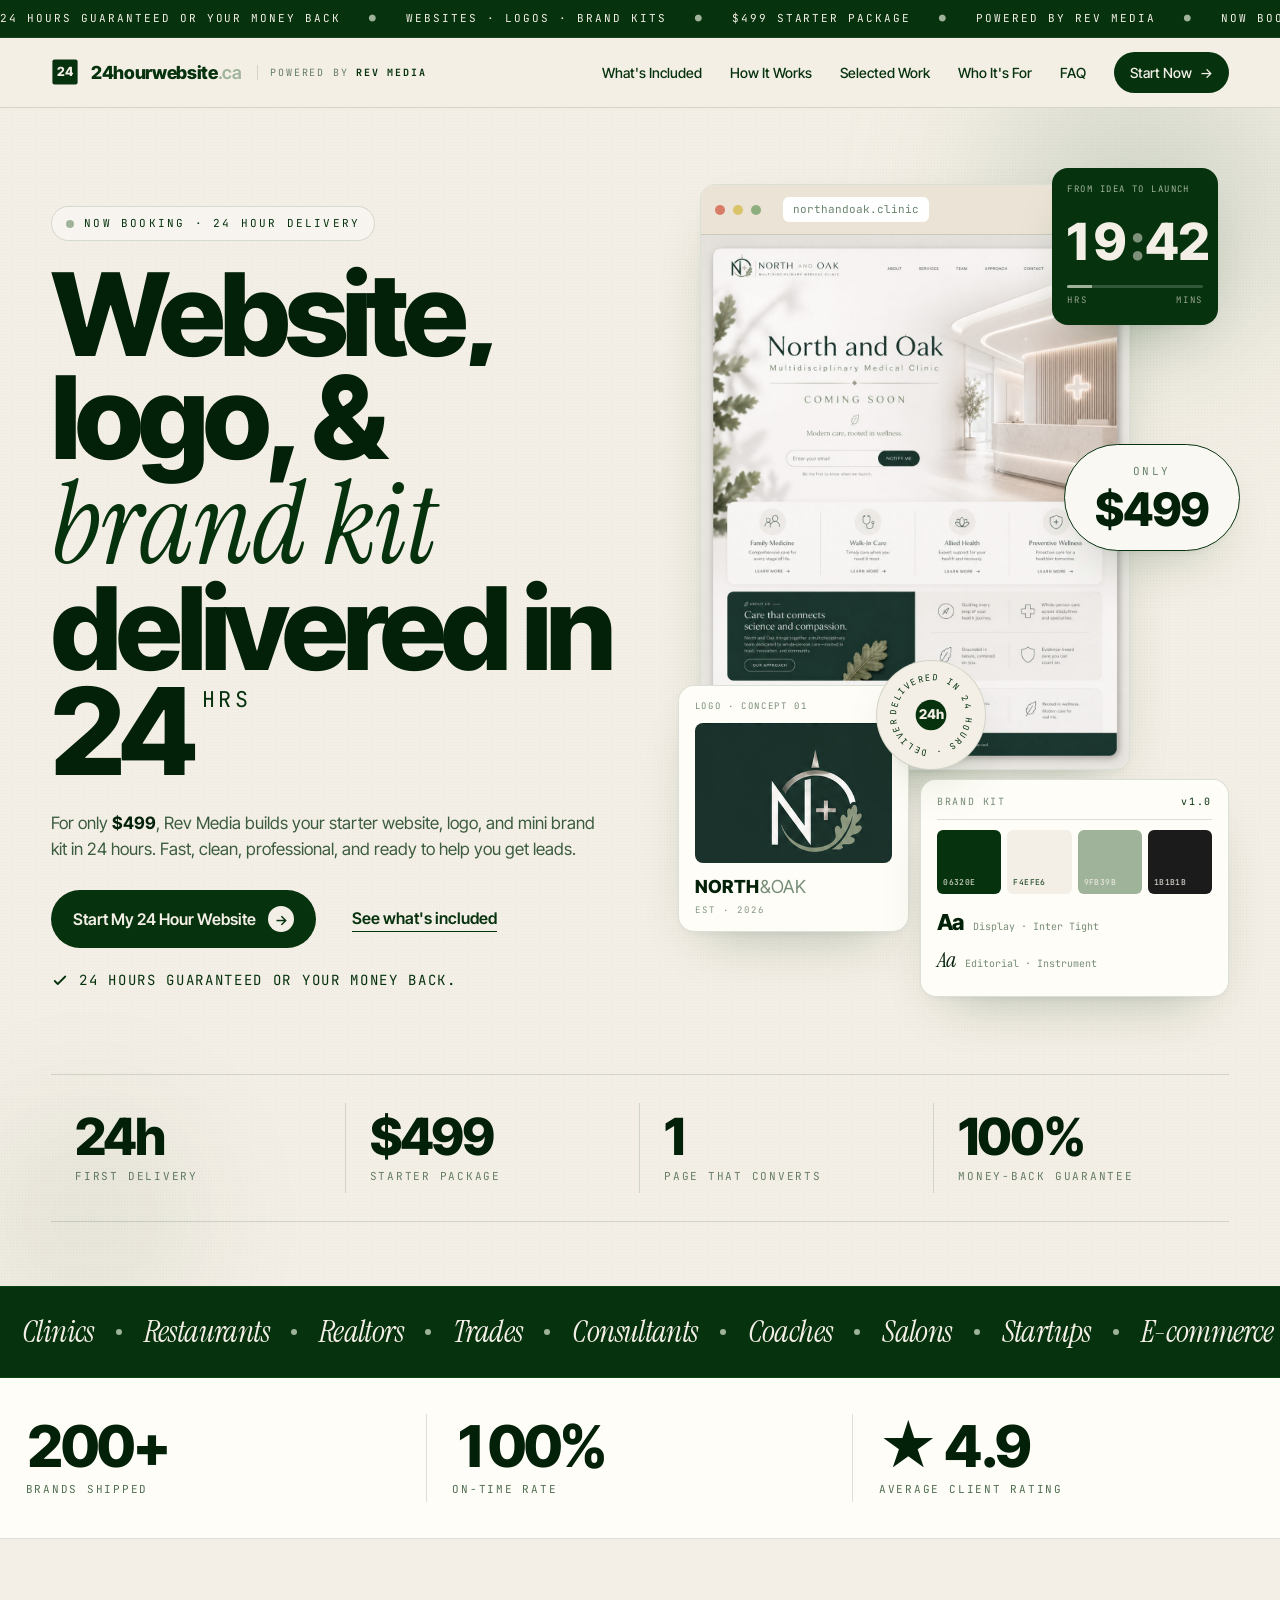
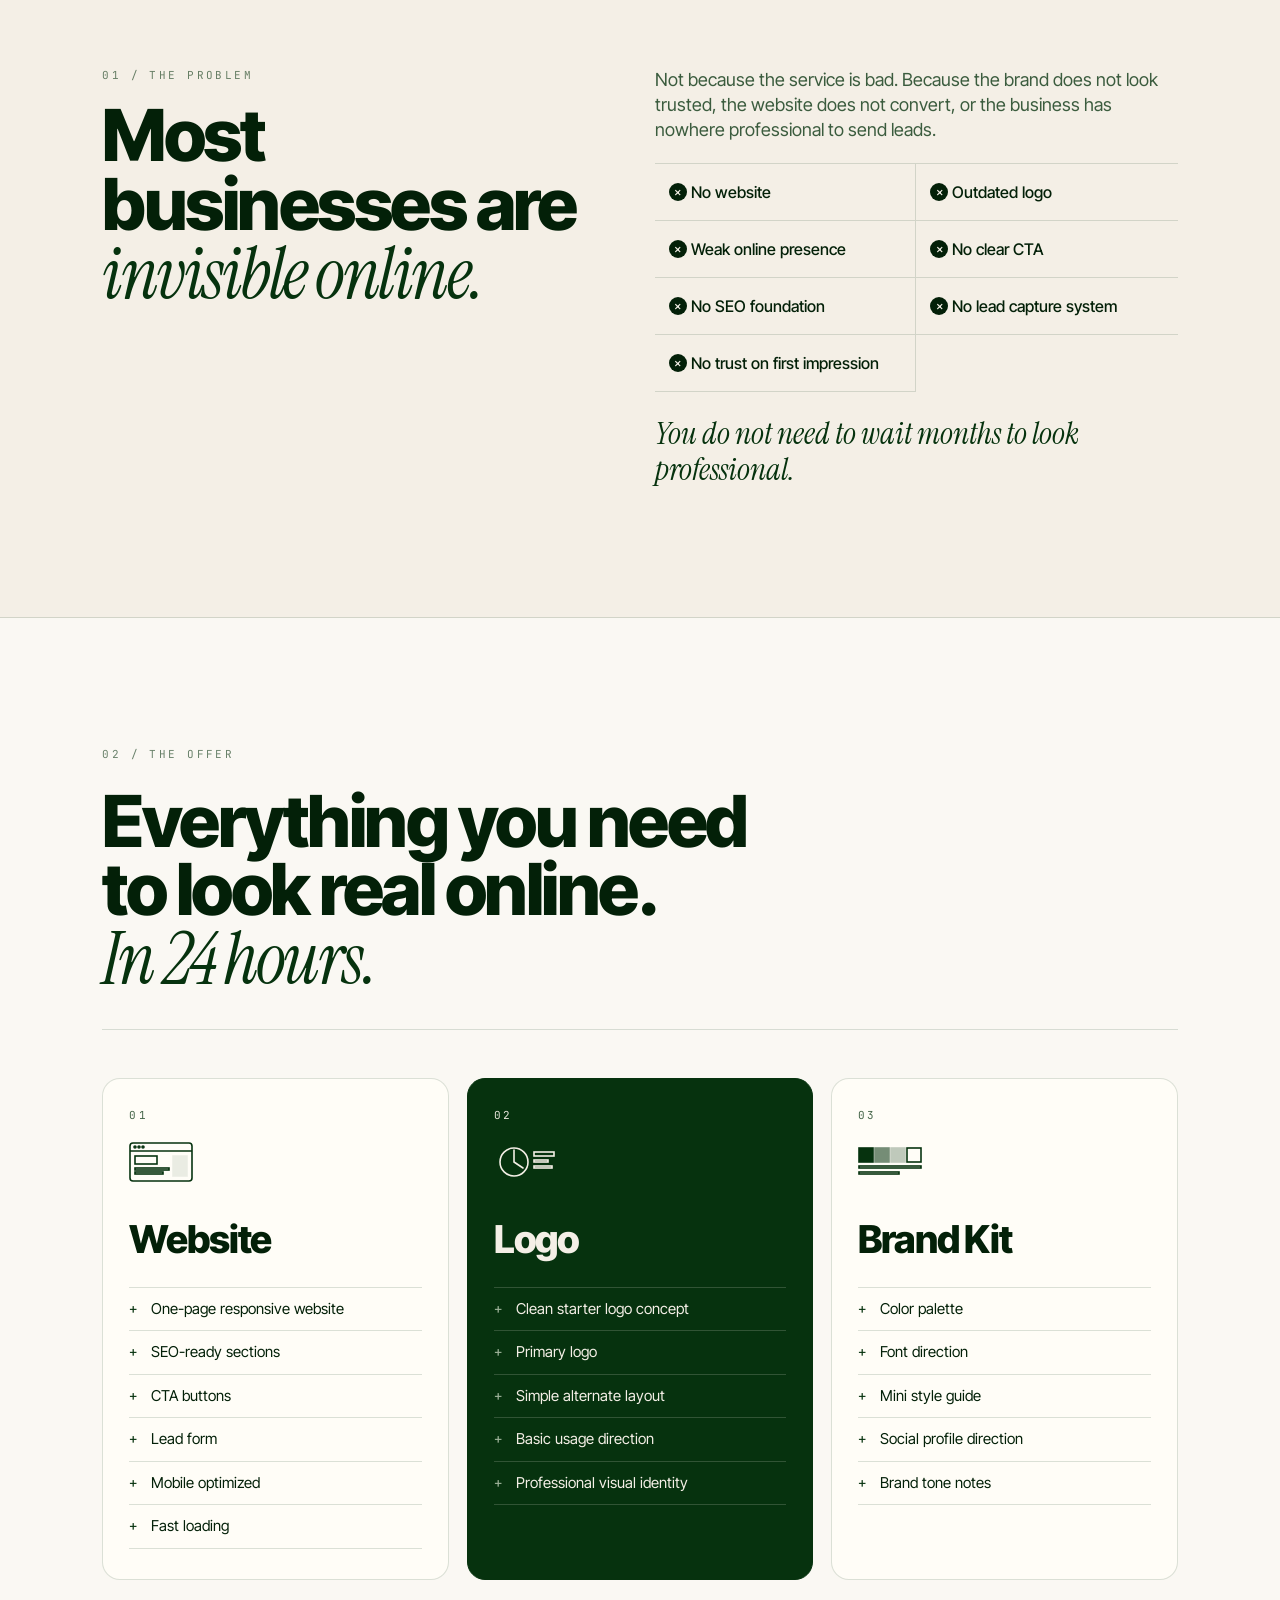
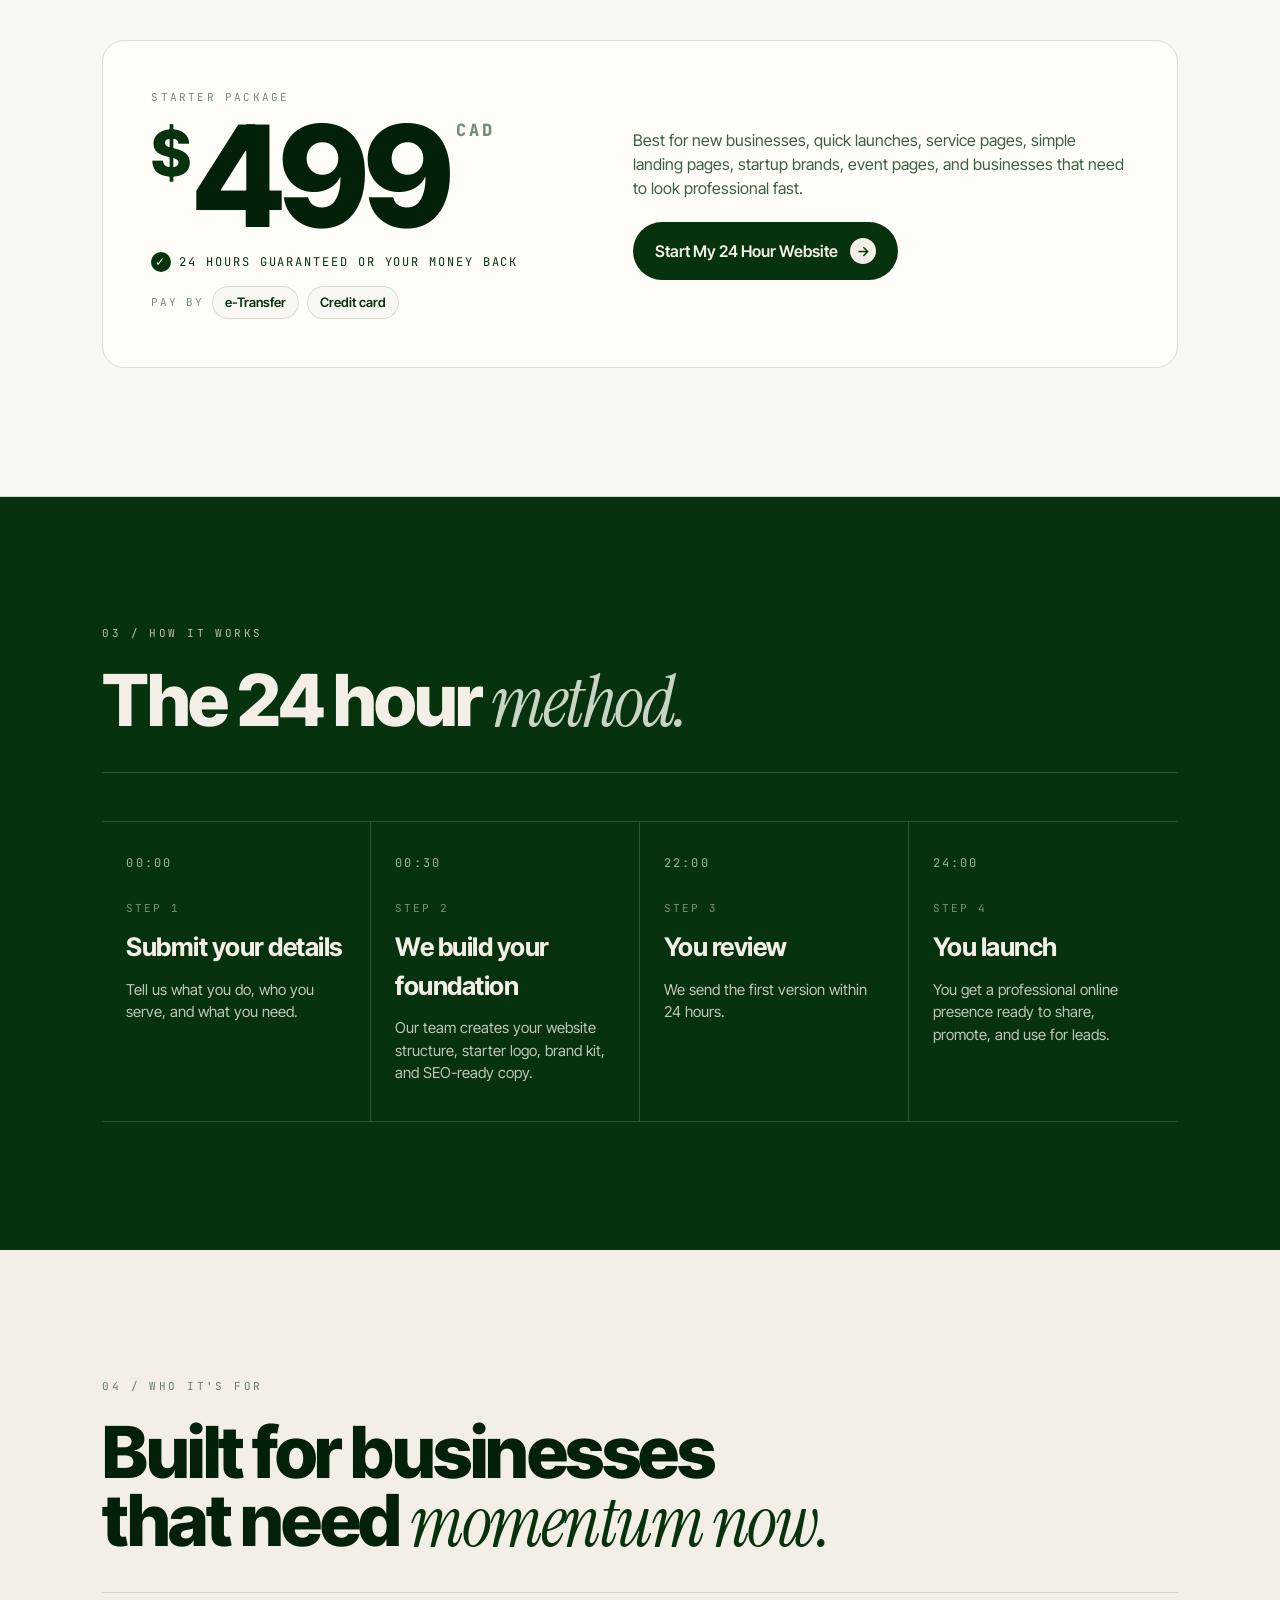
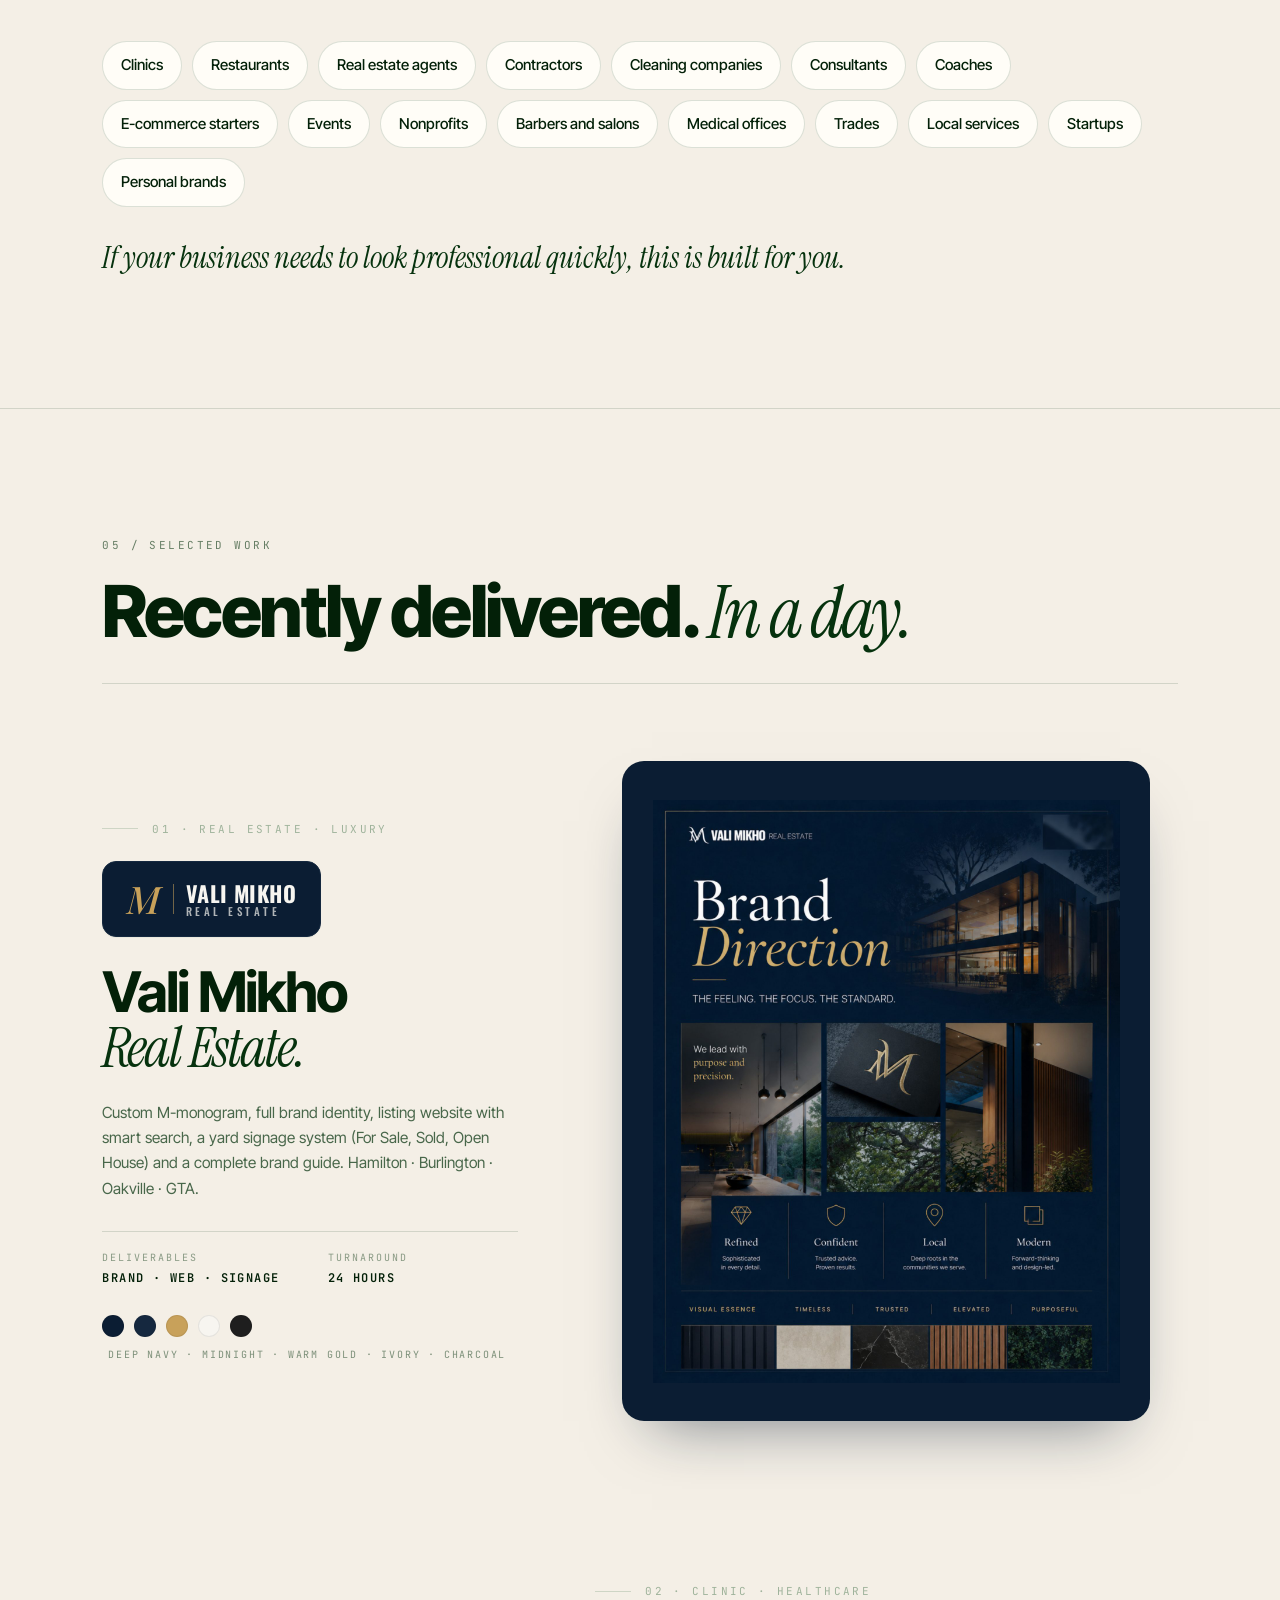
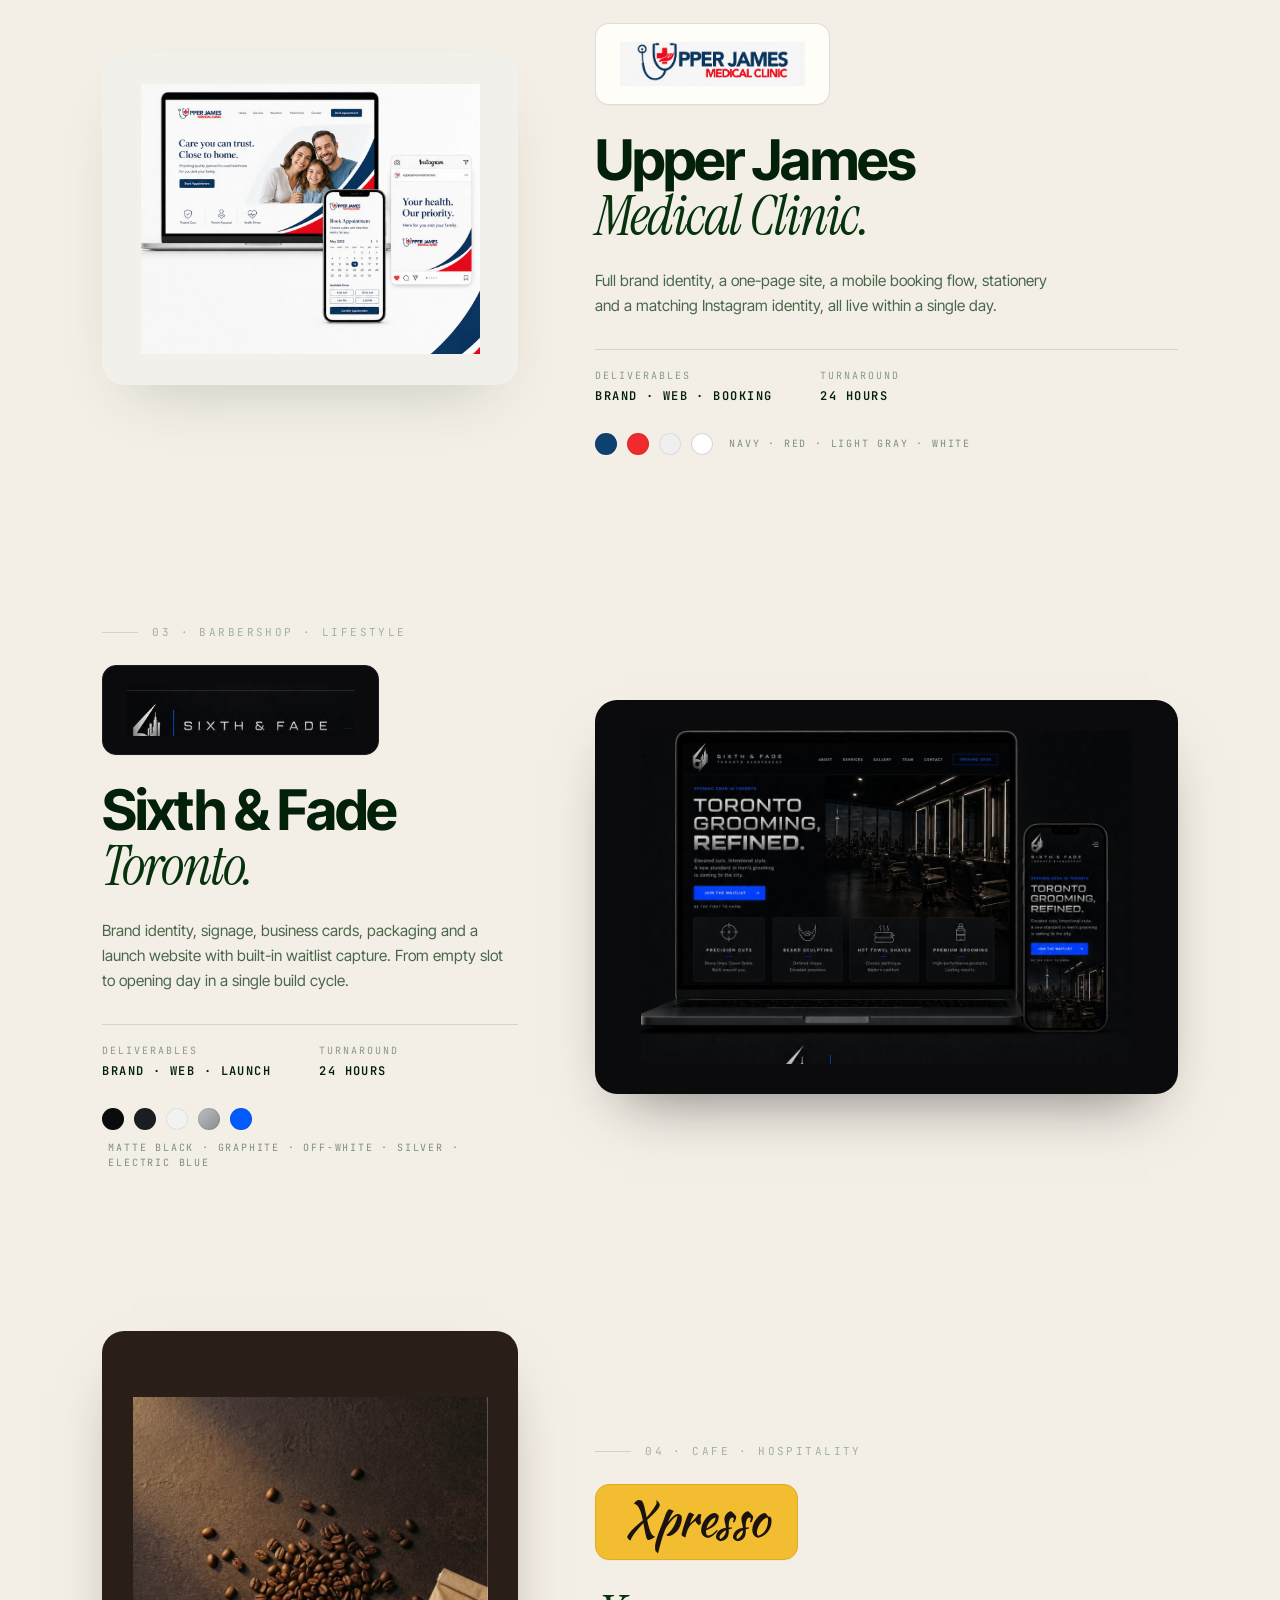
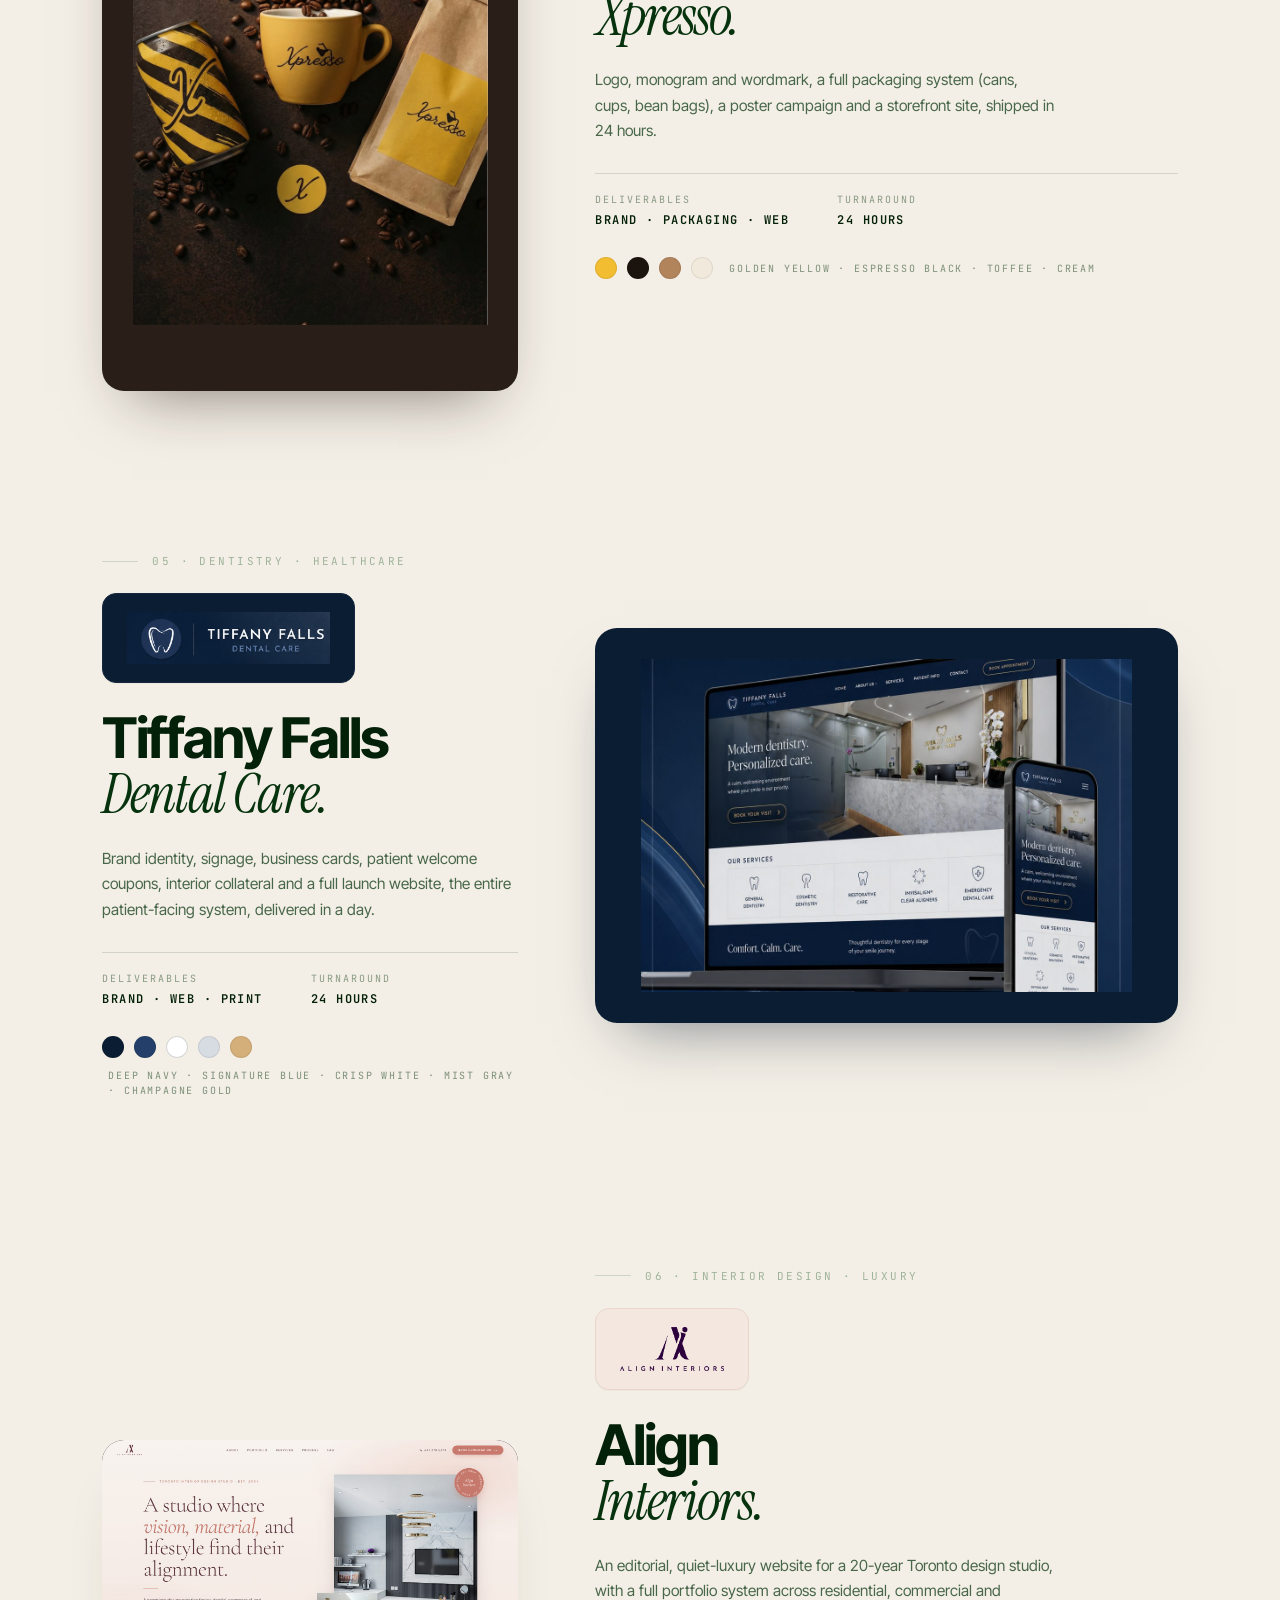
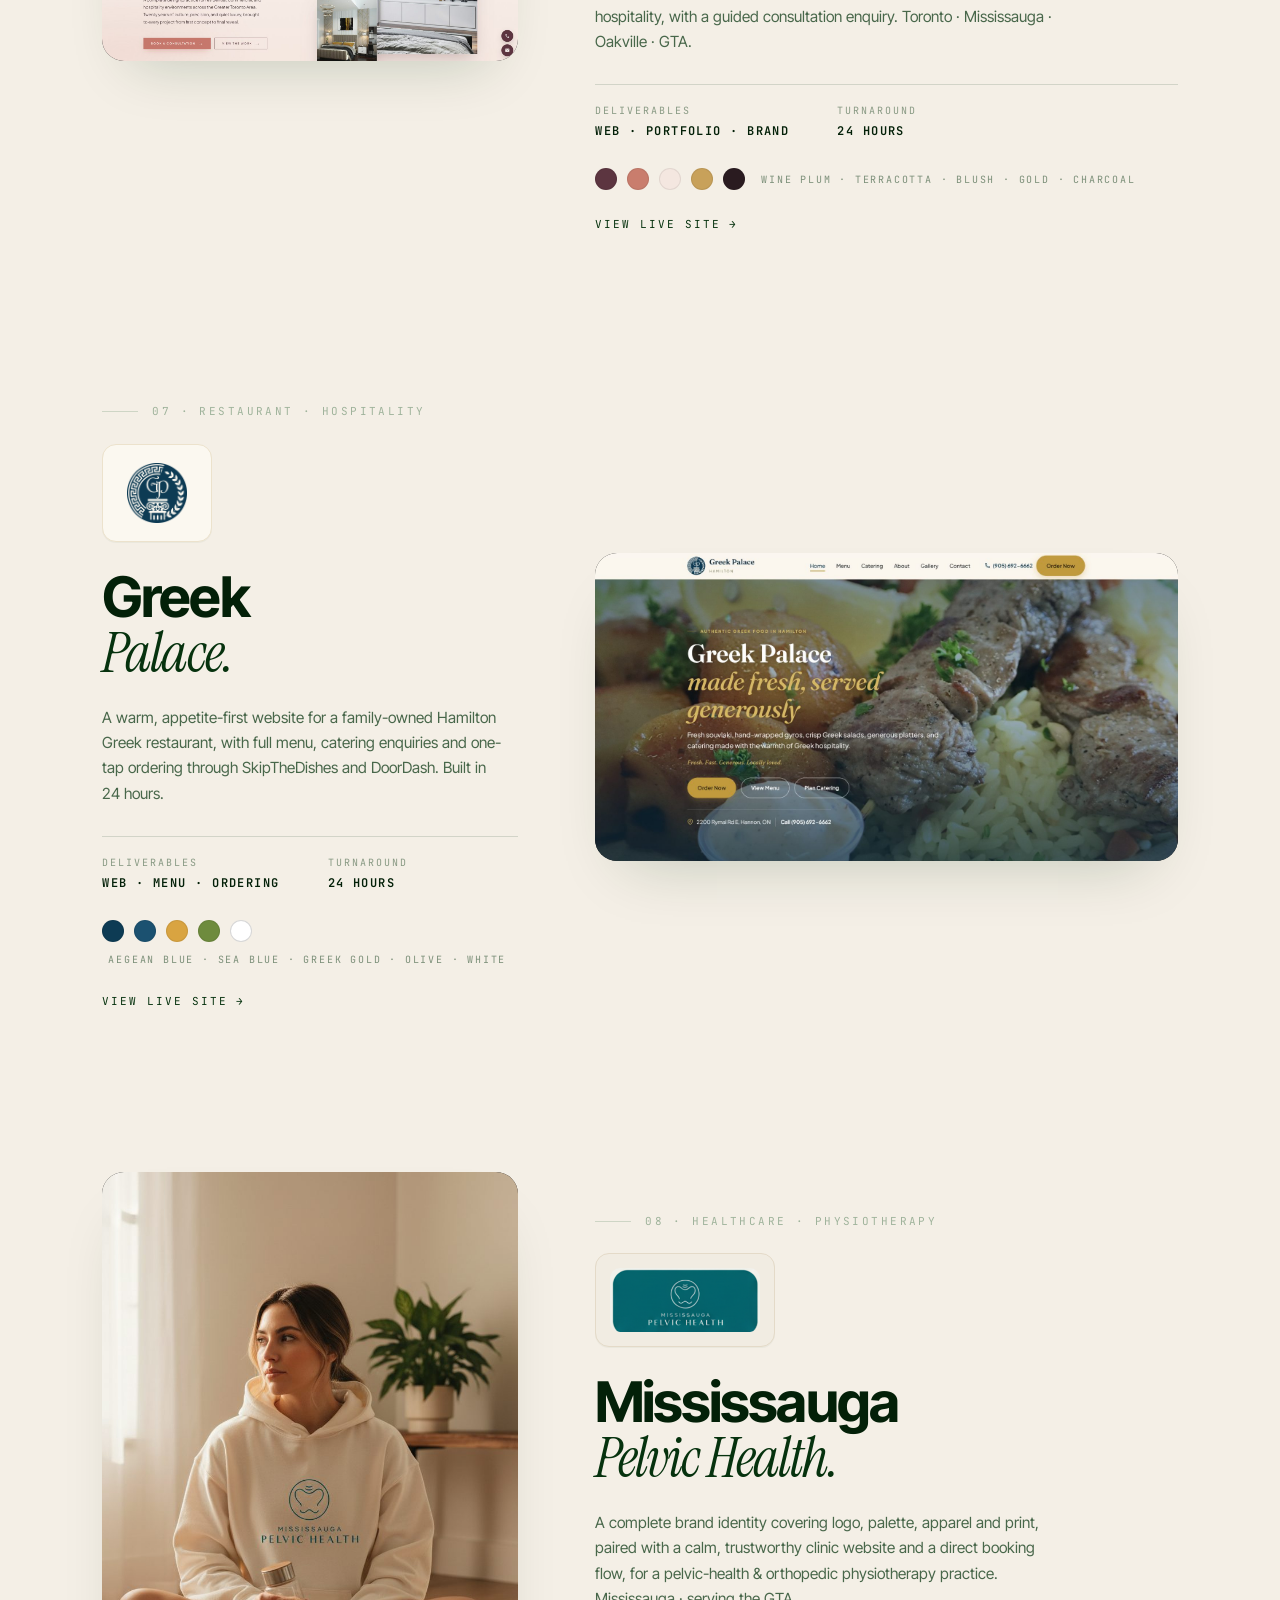
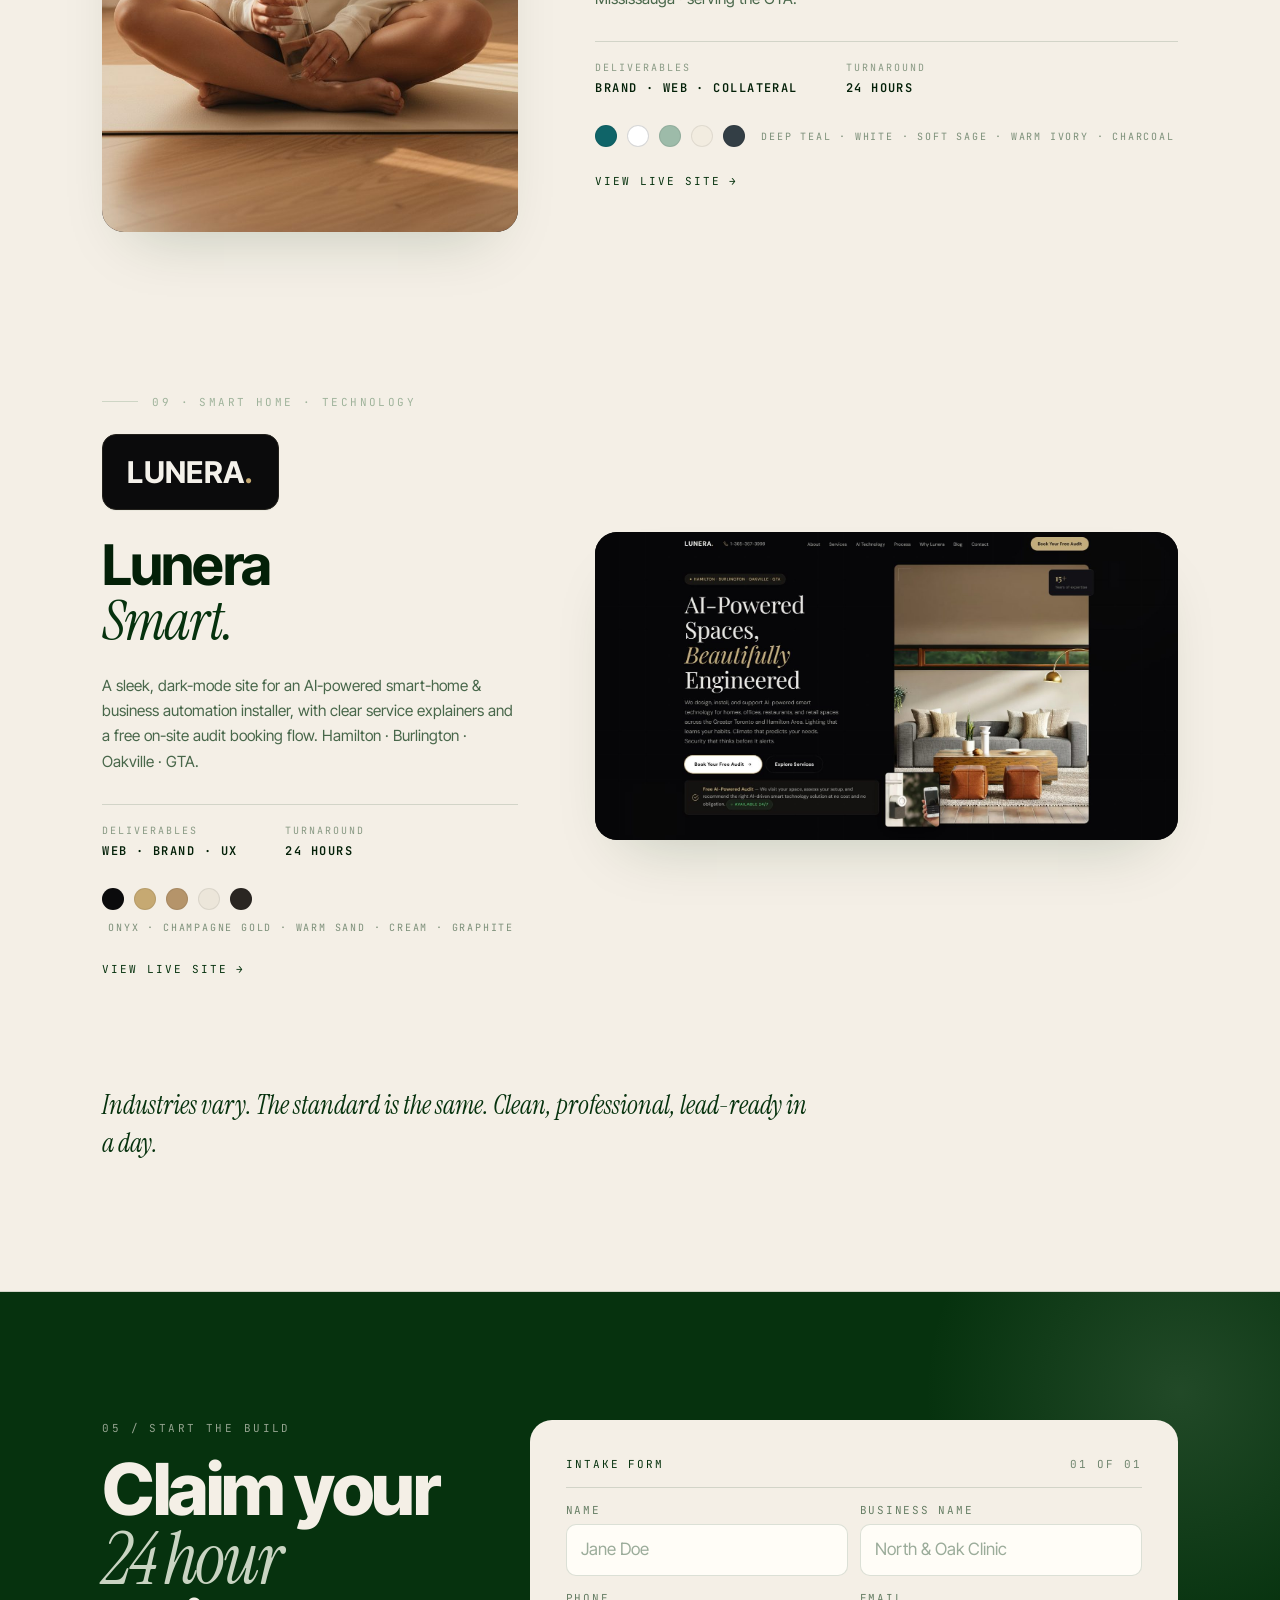
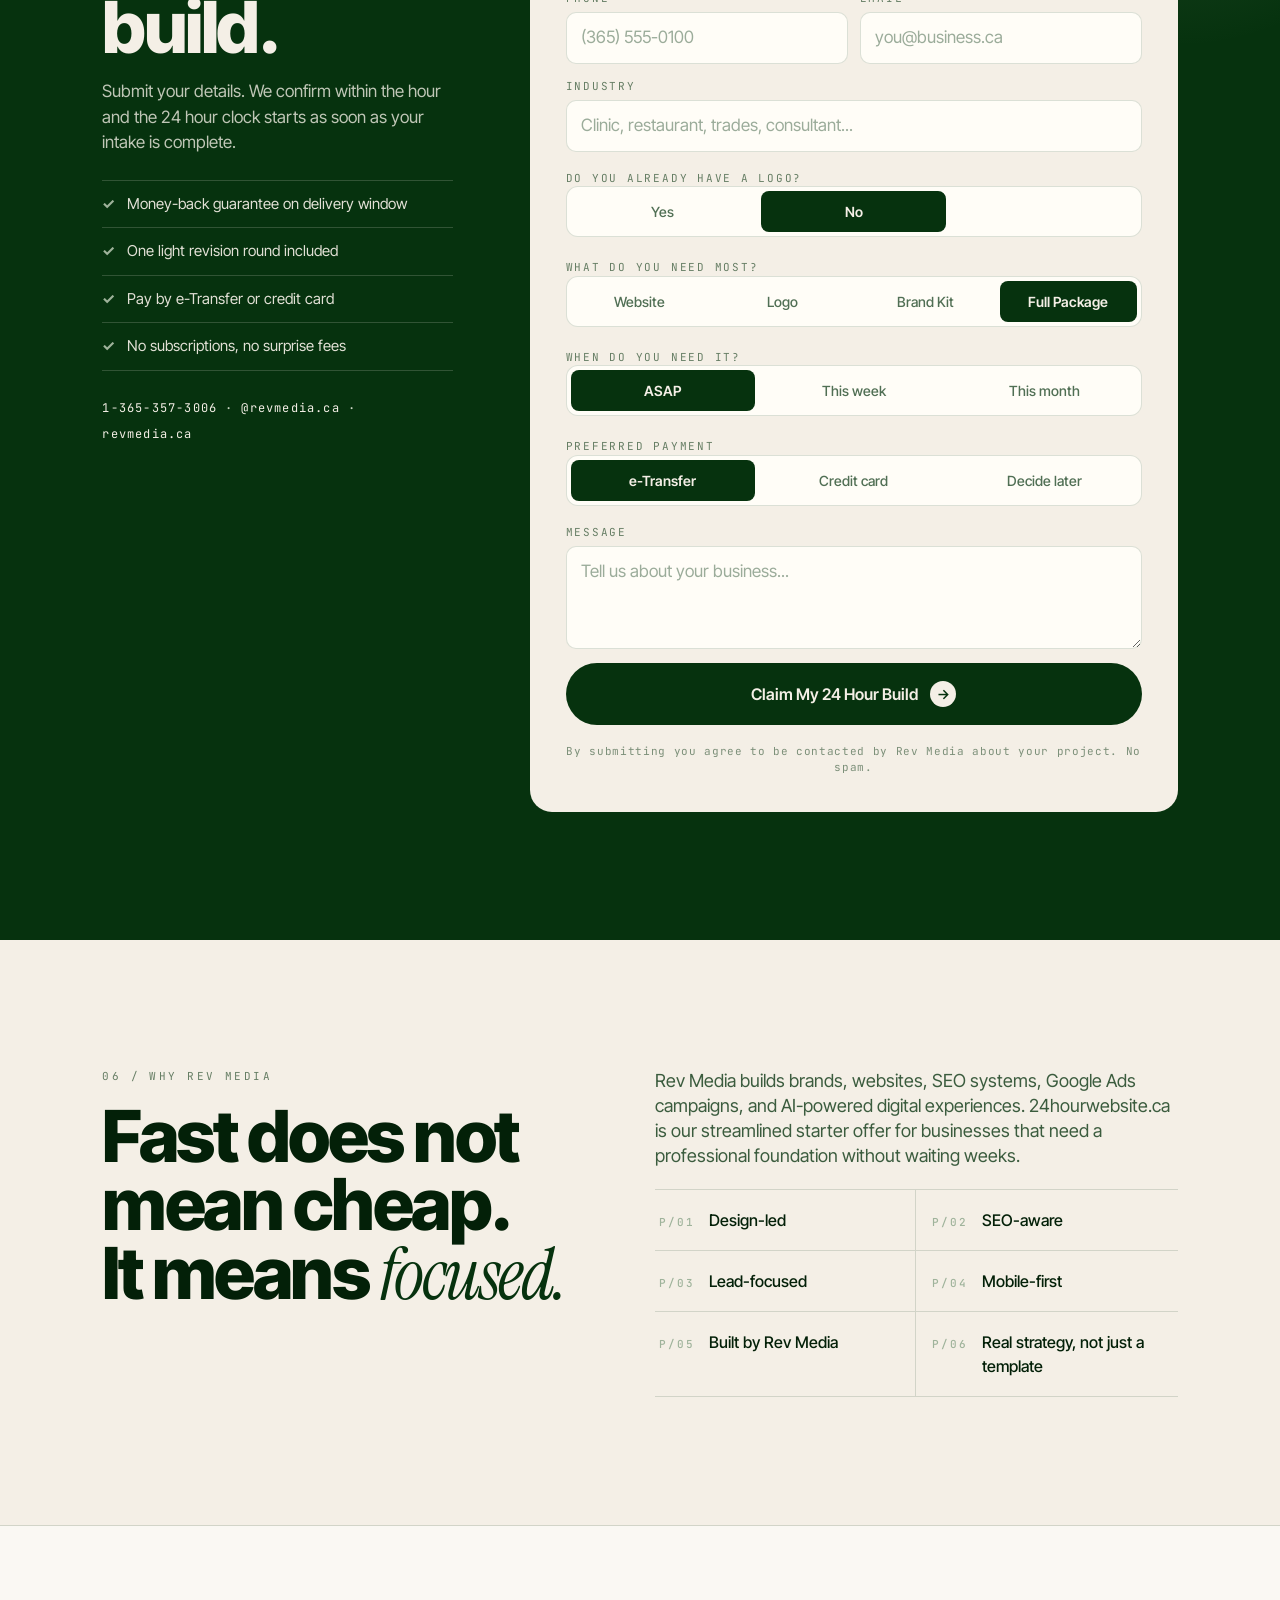
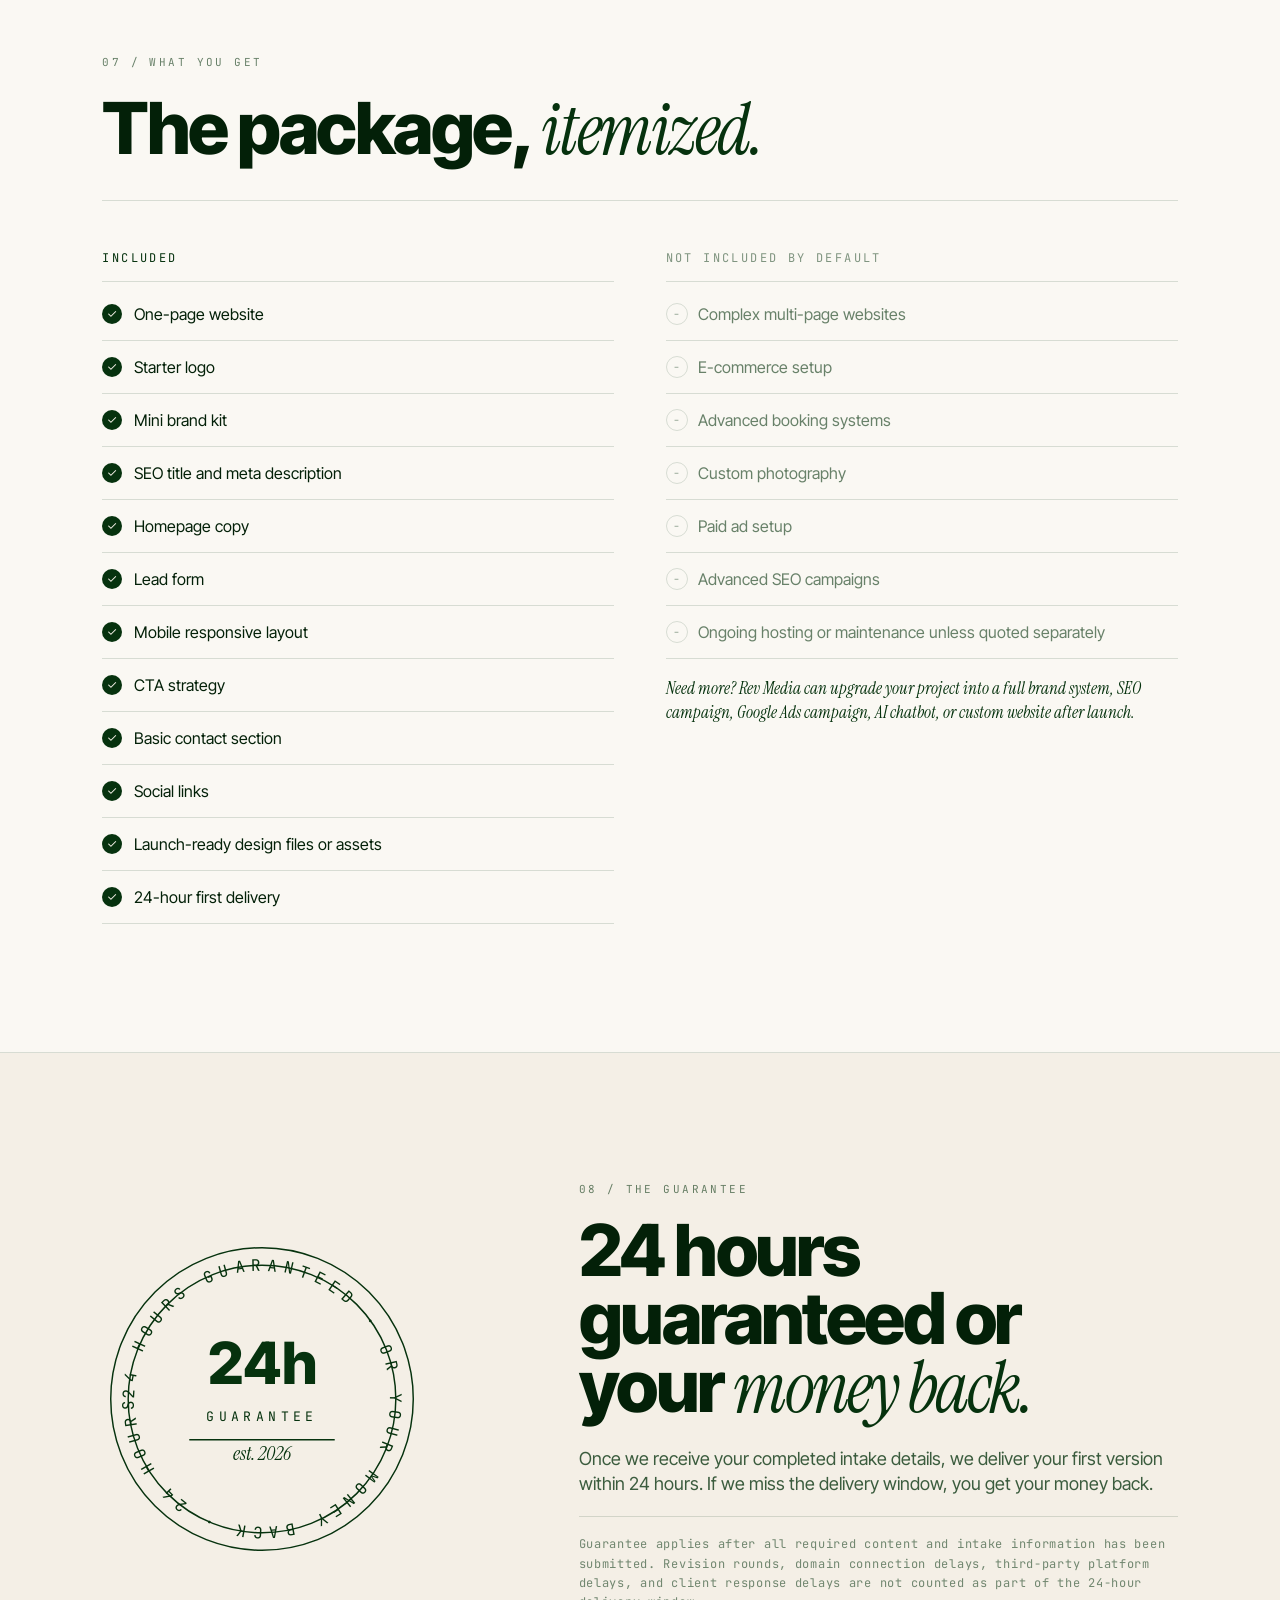
==== index.html @ 1380ea20 "Add files via upload" ====
<!doctype html>
<html lang="en">
<head>
<meta charset="utf-8" />
<meta name="viewport" content="width=device-width, initial-scale=1" />
<title>24 Hour Website, Logo &amp; Brand Kit for $499 | Powered by Rev Media</title>
<meta name="description" content="Get a professional website, starter logo, and mini brand kit delivered in 24 hours for $499. Built by Rev Media. 24 hours guaranteed or your money back. Serving Hamilton, Mississauga, Toronto, Oakville and beyond." />
<meta name="keywords" content="24 hour website, fast website design, small business website, $499 website, logo design, brand kit, Hamilton web design, Mississauga web design, Toronto web design, Burlington web design, Oakville web design, local SEO, Rev Media" />
<meta name="author" content="Rev Media" />
<meta name="robots" content="index, follow, max-image-preview:large, max-snippet:-1" />
<link rel="canonical" href="https://24hourwebsite.ca/" />
<meta name="theme-color" content="#06320E" />
<link rel="icon" type="image/png" href="assets/favicon.png" />
<link rel="apple-touch-icon" href="assets/favicon.png" />
<meta property="og:type" content="website" />
<meta property="og:site_name" content="24hourwebsite.ca" />
<meta property="og:title" content="24 Hour Website, Logo &amp; Brand Kit for $499 | Powered by Rev Media" />
<meta property="og:description" content="A professional website, starter logo, and mini brand kit delivered in 24 hours for $499. 24 hours guaranteed or your money back." />
<meta property="og:url" content="https://24hourwebsite.ca/" />
<meta property="og:image" content="https://24hourwebsite.ca/assets/og-image.jpg" />
<meta property="og:locale" content="en_CA" />
<meta name="twitter:card" content="summary_large_image" />
<meta name="twitter:title" content="24 Hour Website, Logo &amp; Brand Kit for $499 | Powered by Rev Media" />
<meta name="twitter:description" content="A professional website, starter logo, and mini brand kit delivered in 24 hours for $499. Powered by Rev Media." />
<meta name="twitter:image" content="https://24hourwebsite.ca/assets/og-image.jpg" />
<link rel="preconnect" href="https://fonts.googleapis.com" />
<link rel="preconnect" href="https://fonts.gstatic.com" crossorigin />
<link href="https://fonts.googleapis.com/css2?family=Inter+Tight:wght@400;500;600;700;800&family=Instrument+Serif:ital@0;1&family=JetBrains+Mono:wght@400;500&family=Kaushan+Script&family=Oswald:wght@500;700&family=Playfair+Display:ital,wght@0,500;1,400&display=swap" rel="stylesheet" />
<link rel="stylesheet" href="styles.css?v=29" />
<script type="application/ld+json">
{
  "@context": "https://schema.org",
  "@type": "ProfessionalService",
  "name": "24hourwebsite.ca",
  "image": "https://24hourwebsite.ca/assets/og-image.jpg",
  "url": "https://24hourwebsite.ca/",
  "telephone": "+1-365-357-3006",
  "email": "info@revmedia.ca",
  "priceRange": "$499",
  "description": "A professional website, starter logo, and mini brand kit delivered in 24 hours for $499. Built by Rev Media.",
  "parentOrganization": { "@type": "Organization", "name": "Rev Media", "url": "https://revmedia.ca" },
  "areaServed": ["Hamilton", "Mississauga", "Toronto", "Oakville", "Burlington", "Canada"],
  "makesOffer": { "@type": "Offer", "priceCurrency": "CAD", "price": "499", "itemOffered": { "@type": "Service", "name": "24 Hour Website, Logo and Brand Kit" } },
  "sameAs": ["https://instagram.com/revmedia.ca", "https://revmedia.ca"]
}
</script>
<script type="application/ld+json">
{
  "@context": "https://schema.org",
  "@type": "FAQPage",
  "mainEntity": [
    { "@type": "Question", "name": "Can a real website be built in 24 hours?", "acceptedAnswer": { "@type": "Answer", "text": "Yes. This is a focused one-page starter website built from a clear intake process, designed for speed, clarity, and lead generation." } },
    { "@type": "Question", "name": "What do I need to provide?", "acceptedAnswer": { "@type": "Answer", "text": "Your business name, service details, contact information, preferred style, logo if you have one, and any photos or content you want included." } },
    { "@type": "Question", "name": "What if I do not have a logo?", "acceptedAnswer": { "@type": "Answer", "text": "That is included. We create a clean starter logo as part of the $499 package." } },
    { "@type": "Question", "name": "Does this include SEO?", "acceptedAnswer": { "@type": "Answer", "text": "It includes SEO-ready structure, homepage copy, meta title, meta description, headings, and local keyword direction. Full SEO campaigns are available separately." } },
    { "@type": "Question", "name": "Can I request changes?", "acceptedAnswer": { "@type": "Answer", "text": "Yes. One light revision round is included after the first delivery. Larger scope changes can be quoted as an upgrade." } }
  ]
}
</script>
</head>
<body>

<!-- ============== TOP MARQUEE ============== -->
<div class="topbar" aria-hidden="true">
  <div class="marquee">
    <div class="track">
      <span>24 hours guaranteed or your money back</span><span class="dot">●</span>
      <span>Websites · Logos · Brand kits</span><span class="dot">●</span>
      <span>$499 starter package</span><span class="dot">●</span>
      <span>Powered by Rev Media</span><span class="dot">●</span>
      <span>Now booking · Local &amp; international</span><span class="dot">●</span>
      <span>Pay by e-Transfer or credit card</span><span class="dot">●</span>
      <span>24 hours guaranteed or your money back</span><span class="dot">●</span>
      <span>Websites · Logos · Brand kits</span><span class="dot">●</span>
      <span>$499 starter package</span><span class="dot">●</span>
      <span>Powered by Rev Media</span><span class="dot">●</span>
      <span>Now booking · Local &amp; international</span><span class="dot">●</span>
      <span>Pay by e-Transfer or credit card</span><span class="dot">●</span>
    </div>
  </div>
</div>

<!-- ============== NAV ============== -->
<header class="nav">
  <a class="brand" href="#top" aria-label="24hourwebsite.ca">
    <span class="brand-mark" aria-hidden="true">
      <svg viewBox="0 0 40 40" width="28" height="28"><rect x="2" y="2" width="36" height="36" rx="3" fill="currentColor"/><text x="20" y="26" text-anchor="middle" font-family="Inter Tight, sans-serif" font-weight="800" font-size="18" fill="#F4EFE6">24</text></svg>
    </span>
    <span class="brand-word">24hourwebsite<span class="tld">.ca</span></span>
    <span class="brand-by">powered by <strong>rev media</strong></span>
  </a>
  <nav class="nav-links" aria-label="Primary">
    <a href="#offer">What's Included</a>
    <a href="#how">How It Works</a>
    <a href="#work">Selected Work</a>
    <a href="#who">Who It's For</a>
    <a href="#faq">FAQ</a>
    <a href="#start" class="nav-cta">Start Now <span class="arr">→</span></a>
  </nav>
  <button class="nav-toggle" id="navToggle" aria-label="Open menu">
    <span></span><span></span>
  </button>
</header>

<main id="top">

<!-- ============== HERO ============== -->
<section class="hero">
  <div class="hero-bg" aria-hidden="true">
    <div class="shape shape-a"></div>
    <div class="shape shape-b"></div>
    <div class="grain"></div>
  </div>

  <div class="hero-grid">

    <div class="hero-left">
      <div class="hero-eyebrow reveal">
        <span class="dot-live"></span>
        <span>Now booking · 24 hour delivery</span>
      </div>

      <h1 class="hero-h1">
        <span class="line reveal"><span>Website,</span></span>
        <span class="line reveal"><span>logo, &amp; <em>brand kit</em></span></span>
        <span class="line reveal"><span>delivered in</span></span>
        <span class="line reveal big"><span>24<span class="hr">hrs</span></span></span>
      </h1>

      <p class="hero-sub reveal">
        For only <strong>$499</strong>, Rev Media builds your starter website, logo, and mini brand kit in 24 hours. Fast, clean, professional, and ready to help you get leads.
      </p>

      <div class="hero-ctas reveal">
        <a href="#start" class="btn btn-primary">
          <span class="btn-label">Start My 24 Hour Website</span>
          <span class="btn-arrow" aria-hidden="true">→</span>
        </a>
        <a href="#offer" class="btn btn-ghost">
          <span class="ul">See what's included</span>
        </a>
      </div>

      <div class="hero-trust reveal">
        <svg width="18" height="18" viewBox="0 0 24 24" fill="none" stroke="currentColor" stroke-width="2.4" stroke-linecap="round" stroke-linejoin="round"><path d="M5 12l4 4 10-10"/></svg>
        <span>24 hours guaranteed or your money back.</span>
      </div>
    </div>

    <!-- Right side: stacked deliverable mockups -->
    <div class="hero-right">
      <div class="stack">

        <!-- Countdown badge -->
        <div class="float-card countdown-card" data-tilt>
          <div class="cd-label">From idea to launch</div>
          <div class="cd-time">
            <span class="cd-num" id="cdHours">24</span>
            <span class="cd-colon">:</span>
            <span class="cd-num" id="cdMins">00</span>
          </div>
          <div class="cd-rail"><div class="cd-fill" id="cdFill"></div></div>
          <div class="cd-foot">
            <span>HRS</span><span>MINS</span>
          </div>
        </div>

        <!-- Website mockup -->
        <div class="float-card site-card" data-tilt>
          <div class="browser">
            <div class="browser-bar">
              <span class="dot-r"></span><span class="dot-y"></span><span class="dot-g"></span>
              <div class="url">northandoak.clinic</div>
            </div>
            <div class="browser-body browser-body--image">
              <img src="assets/north-oak-website.jpg" alt="North &amp; Oak Multidisciplinary Medical Clinic website concept" loading="lazy" />
            </div>
          </div>
        </div>

        <!-- Logo concept card -->
        <div class="float-card logo-card" data-tilt>
          <div class="lc-label">LOGO · CONCEPT 01</div>
          <div class="lc-mark lc-mark--image">
            <img src="assets/north-oak-mark.png" alt="North &amp; Oak icon mark" loading="lazy" />
          </div>
          <div class="lc-word">NORTH<span>&amp;OAK</span></div>
          <div class="lc-tag">EST · 2026</div>
        </div>

        <!-- Brand kit / palette card -->
        <div class="float-card kit-card" data-tilt>
          <div class="kc-head">
            <span>BRAND KIT</span>
            <span class="kc-tag">v1.0</span>
          </div>
          <div class="kc-pal">
            <div class="sw" style="background:#06320E"><b>06320E</b></div>
            <div class="sw" style="background:#F4EFE6;color:#06320E"><b>F4EFE6</b></div>
            <div class="sw" style="background:#9FB39B"><b>9FB39B</b></div>
            <div class="sw" style="background:#1B1B1B"><b>1B1B1B</b></div>
          </div>
          <div class="kc-type">
            <div class="kc-type-row"><span class="kc-aa">Aa</span><span class="kc-name">Display · Inter Tight</span></div>
            <div class="kc-type-row"><span class="kc-aa serif">Aa</span><span class="kc-name">Editorial · Instrument</span></div>
          </div>
        </div>

        <!-- Price badge -->
        <div class="float-card price-badge" data-tilt>
          <div class="pb-only">ONLY</div>
          <div class="pb-num">$499</div>
        </div>

        <!-- Delivered badge -->
        <div class="float-card delivered-badge">
          <svg viewBox="0 0 100 100" width="100%" height="100%" class="seal">
            <defs>
              <path id="circ" d="M 50,50 m -36,0 a 36,36 0 1,1 72,0 a 36,36 0 1,1 -72,0"/>
            </defs>
            <text font-family="JetBrains Mono, monospace" font-size="9" letter-spacing="2" fill="currentColor">
              <textPath href="#circ">DELIVERED IN 24 HOURS · DELIVERED IN 24 HOURS · </textPath>
            </text>
            <circle cx="50" cy="50" r="16" fill="currentColor"/>
            <text x="50" y="54" text-anchor="middle" font-family="Inter Tight" font-weight="800" font-size="14" fill="#F4EFE6">24h</text>
          </svg>
        </div>

      </div>
    </div>

  </div>

  <!-- KPI strip -->
  <div class="kpi-strip">
    <div class="kpi"><span class="kpi-num">24h</span><span class="kpi-lbl">First delivery</span></div>
    <div class="kpi"><span class="kpi-num">$499</span><span class="kpi-lbl">Starter Package</span></div>
    <div class="kpi"><span class="kpi-num">1</span><span class="kpi-lbl">Page that converts</span></div>
    <div class="kpi"><span class="kpi-num">100%</span><span class="kpi-lbl">Money-back guarantee</span></div>
  </div>
</section>

<!-- ============== INDUSTRY MARQUEE ============== -->
<section class="strip">
  <div class="strip-inner">
    <div class="strip-words">
      <span>Clinics</span><i></i>
      <span>Restaurants</span><i></i>
      <span>Realtors</span><i></i>
      <span>Trades</span><i></i>
      <span>Consultants</span><i></i>
      <span>Coaches</span><i></i>
      <span>Salons</span><i></i>
      <span>Startups</span><i></i>
      <span>E-commerce</span><i></i>
      <span>Personal brands</span><i></i>
      <span>Clinics</span><i></i>
      <span>Restaurants</span><i></i>
      <span>Realtors</span><i></i>
      <span>Trades</span><i></i>
      <span>Consultants</span><i></i>
      <span>Coaches</span><i></i>
      <span>Salons</span><i></i>
      <span>Startups</span><i></i>
      <span>E-commerce</span><i></i>
      <span>Personal brands</span>
    </div>
  </div>
</section>

<!-- ============== TRUST BAND ============== -->
<section class="trust-band">
  <div class="container trust-grid">
    <div class="tb-cell">
      <div class="tb-num">200+</div>
      <div class="tb-lbl">Brands shipped</div>
    </div>
    <div class="tb-cell">
      <div class="tb-num">100%</div>
      <div class="tb-lbl">On-time rate</div>
    </div>
    <div class="tb-cell">
      <div class="tb-num">★ 4.9</div>
      <div class="tb-lbl">Average client rating</div>
    </div>
  </div>
</section>

<!-- ============== PROBLEM ============== -->
<section class="problem">
  <div class="container two-col">
    <div class="col-left">
      <div class="section-eyebrow">01 / The problem</div>
      <h2 class="display">
        Most businesses are<br/>
        <em>invisible online.</em>
      </h2>
    </div>
    <div class="col-right">
      <p class="lead">
        Not because the service is bad. Because the brand does not look trusted, the website does not convert, or the business has nowhere professional to send leads.
      </p>
      <ul class="x-list">
        <li>No website</li>
        <li>Outdated logo</li>
        <li>Weak online presence</li>
        <li>No clear CTA</li>
        <li>No SEO foundation</li>
        <li>No lead capture system</li>
        <li>No trust on first impression</li>
      </ul>
      <p class="kicker">You do not need to wait months to look professional.</p>
    </div>
  </div>
</section>

<!-- ============== OFFER ============== -->
<section class="offer" id="offer">
  <div class="container">
    <header class="section-head">
      <div class="section-eyebrow">02 / The offer</div>
      <h2 class="display">
        Everything you need to look real online.<br/>
        <em>In 24 hours.</em>
      </h2>
    </header>

    <div class="offer-grid">
      <article class="o-card">
        <div class="o-num">01</div>
        <div class="o-icon" aria-hidden="true">
          <svg viewBox="0 0 64 40" width="64" height="40" fill="none" stroke="currentColor" stroke-width="1.6">
            <rect x="1" y="1" width="62" height="38" rx="3"/>
            <line x1="1" y1="9" x2="63" y2="9"/>
            <circle cx="6" cy="5" r="1"/><circle cx="10" cy="5" r="1"/><circle cx="14" cy="5" r="1"/>
            <rect x="6" y="14" width="22" height="8"/>
            <rect x="6" y="26" width="34" height="2"/>
            <rect x="6" y="30" width="28" height="2"/>
            <rect x="44" y="14" width="14" height="20" fill="currentColor" opacity="0.08"/>
          </svg>
        </div>
        <h3>Website</h3>
        <ul class="o-list">
          <li>One-page responsive website</li>
          <li>SEO-ready sections</li>
          <li>CTA buttons</li>
          <li>Lead form</li>
          <li>Mobile optimized</li>
          <li>Fast loading</li>
        </ul>
      </article>

      <article class="o-card o-card--feature">
        <div class="o-num">02</div>
        <div class="o-icon" aria-hidden="true">
          <svg viewBox="0 0 64 40" width="64" height="40" fill="none" stroke="currentColor" stroke-width="1.6">
            <circle cx="20" cy="20" r="14"/>
            <path d="M20 8 L20 20 L29 26" stroke-linecap="round"/>
            <rect x="40" y="10" width="20" height="4"/>
            <rect x="40" y="18" width="14" height="2"/>
            <rect x="40" y="24" width="18" height="2"/>
          </svg>
        </div>
        <h3>Logo</h3>
        <ul class="o-list">
          <li>Clean starter logo concept</li>
          <li>Primary logo</li>
          <li>Simple alternate layout</li>
          <li>Basic usage direction</li>
          <li>Professional visual identity</li>
        </ul>
      </article>

      <article class="o-card">
        <div class="o-num">03</div>
        <div class="o-icon" aria-hidden="true">
          <svg viewBox="0 0 64 40" width="64" height="40" fill="none" stroke="currentColor" stroke-width="1.6">
            <rect x="1" y="6" width="14" height="14" fill="currentColor"/>
            <rect x="17" y="6" width="14" height="14" fill="currentColor" opacity="0.55"/>
            <rect x="33" y="6" width="14" height="14" fill="currentColor" opacity="0.25"/>
            <rect x="49" y="6" width="14" height="14"/>
            <rect x="1" y="24" width="62" height="2"/>
            <rect x="1" y="30" width="40" height="2"/>
          </svg>
        </div>
        <h3>Brand Kit</h3>
        <ul class="o-list">
          <li>Color palette</li>
          <li>Font direction</li>
          <li>Mini style guide</li>
          <li>Social profile direction</li>
          <li>Brand tone notes</li>
        </ul>
      </article>
    </div>

    <!-- Price block -->
    <div class="price-block">
      <div class="pb-left">
        <div class="pb-eyeb">Starter package</div>
        <div class="pb-price"><span class="pb-currency">$</span>499<span class="pb-cad">CAD</span></div>
        <div class="pb-guarantee">
          <span class="pb-check">✓</span>
          24 hours guaranteed or your money back
        </div>
        <div class="pay-row">
          <span class="pay-lbl">Pay by</span>
          <span class="pay-pill">e-Transfer</span>
          <span class="pay-pill">Credit card</span>
        </div>
      </div>
      <div class="pb-right">
        <p>
          Best for new businesses, quick launches, service pages, simple landing pages, startup brands, event pages, and businesses that need to look professional fast.
        </p>
        <a href="#start" class="btn btn-primary"><span class="btn-label">Start My 24 Hour Website</span><span class="btn-arrow">→</span></a>
      </div>
    </div>
  </div>
</section>

<!-- ============== HOW IT WORKS ============== -->
<section class="how" id="how">
  <div class="container">
    <header class="section-head light">
      <div class="section-eyebrow">03 / How it works</div>
      <h2 class="display">The 24 hour <em>method.</em></h2>
    </header>

    <ol class="steps">
      <li class="step">
        <div class="s-time">00:00</div>
        <div class="s-num">Step 1</div>
        <h3>Submit your details</h3>
        <p>Tell us what you do, who you serve, and what you need.</p>
      </li>
      <li class="step">
        <div class="s-time">00:30</div>
        <div class="s-num">Step 2</div>
        <h3>We build your foundation</h3>
        <p>Our team creates your website structure, starter logo, brand kit, and SEO-ready copy.</p>
      </li>
      <li class="step">
        <div class="s-time">22:00</div>
        <div class="s-num">Step 3</div>
        <h3>You review</h3>
        <p>We send the first version within 24 hours.</p>
      </li>
      <li class="step">
        <div class="s-time">24:00</div>
        <div class="s-num">Step 4</div>
        <h3>You launch</h3>
        <p>You get a professional online presence ready to share, promote, and use for leads.</p>
      </li>
    </ol>
  </div>
</section>

<!-- ============== WHO IT'S FOR ============== -->
<section class="who" id="who">
  <div class="container">
    <header class="section-head">
      <div class="section-eyebrow">04 / Who it's for</div>
      <h2 class="display">Built for businesses that need <em>momentum now.</em></h2>
    </header>

    <div class="tags">
      <span>Clinics</span>
      <span>Restaurants</span>
      <span>Real estate agents</span>
      <span>Contractors</span>
      <span>Cleaning companies</span>
      <span>Consultants</span>
      <span>Coaches</span>
      <span>E-commerce starters</span>
      <span>Events</span>
      <span>Nonprofits</span>
      <span>Barbers and salons</span>
      <span>Medical offices</span>
      <span>Trades</span>
      <span>Local services</span>
      <span>Startups</span>
      <span>Personal brands</span>
    </div>
    <p class="who-foot">If your business needs to look professional quickly, this is built for you.</p>
  </div>
</section>

<!-- ============== PORTFOLIO ============== -->
<section class="portfolio" id="work">
  <div class="container">
    <header class="section-head">
      <div class="section-eyebrow">05 / Selected work</div>
      <h2 class="display">Recently delivered. <em>In a day.</em></h2>
    </header>

    <div class="case-studies">

      <!-- 01 · Vali Mikho · Real Estate -->
      <article class="case case--navy">
        <div class="case-info">
          <div class="case-num">01 · Real Estate · Luxury</div>
          <div class="case-brand case-brand--navy">
            <span class="port-brand-vmark">
              <span class="vm-mono" aria-hidden="true">M</span>
              <span class="vm-word">
                <b>VALI MIKHO</b>
                <i>REAL ESTATE</i>
              </span>
            </span>
          </div>
          <h3 class="case-title">Vali Mikho<br/><em>Real Estate.</em></h3>
          <p class="case-desc">Custom M-monogram, full brand identity, listing website with smart search, a yard signage system (For Sale, Sold, Open House) and a complete brand guide. Hamilton · Burlington · Oakville · GTA.</p>
          <dl class="case-meta">
            <div><dt>Deliverables</dt><dd>Brand · Web · Signage</dd></div>
            <div><dt>Turnaround</dt><dd>24 hours</dd></div>
          </dl>
          <div class="case-palette" aria-label="Brand palette">
            <span class="sw" style="background:#0B1D33"></span>
            <span class="sw" style="background:#15283F"></span>
            <span class="sw" style="background:#C8A15A"></span>
            <span class="sw" style="background:#F7F5F0"></span>
            <span class="sw" style="background:#1E1E1E"></span>
            <span class="case-palette-label">Deep Navy · Midnight · Warm Gold · Ivory · Charcoal</span>
          </div>
        </div>
        <div class="case-media case-media--navy case-media--tall" style="--ar: 2160 / 2700;">
          <img src="assets/case-vali-mikho-website.jpg" alt="Vali Mikho Real Estate · website experience, laptop &amp; mobile" loading="lazy" />
        </div>
      </article>

      <!-- 02 · Upper James Medical -->
      <article class="case case--reverse case--light">
        <div class="case-info">
          <div class="case-num">02 · Clinic · Healthcare</div>
          <div class="case-brand">
            <img class="case-brand-logo" src="assets/case-upper-james-logo.png" alt="Upper James Medical Clinic logo" loading="lazy" />
          </div>
          <h3 class="case-title">Upper James<br/><em>Medical Clinic.</em></h3>
          <p class="case-desc">Full brand identity, a one-page site, a mobile booking flow, stationery and a matching Instagram identity, all live within a single day.</p>
          <dl class="case-meta">
            <div><dt>Deliverables</dt><dd>Brand · Web · Booking</dd></div>
            <div><dt>Turnaround</dt><dd>24 hours</dd></div>
          </dl>
          <div class="case-palette" aria-label="Brand palette">
            <span class="sw" style="background:#0D416F"></span>
            <span class="sw" style="background:#EF2B2D"></span>
            <span class="sw" style="background:#EFEFEF"></span>
            <span class="sw sw--white" style="background:#FFFFFF"></span>
            <span class="case-palette-label">Navy · Red · Light Gray · White</span>
          </div>
        </div>
        <div class="case-media case-media--light" style="--ar: 1042 / 830;">
          <img src="assets/case-upper-james-website.jpg" alt="Upper James Medical Clinic · website, mobile booking flow, and Instagram presence" loading="lazy" />
        </div>
      </article>

      <!-- 03 · Sixth & Fade -->
      <article class="case case--dark">
        <div class="case-info">
          <div class="case-num">03 · Barbershop · Lifestyle</div>
          <div class="case-brand case-brand--dark">
            <img class="case-brand-logo" src="assets/case-sixth-fade-logo.png" alt="Sixth &amp; Fade · Toronto Barbershop logo" loading="lazy" />
          </div>
          <h3 class="case-title">Sixth &amp; Fade<br/><em>Toronto.</em></h3>
          <p class="case-desc">Brand identity, signage, business cards, packaging and a launch website with built-in waitlist capture. From empty slot to opening day in a single build cycle.</p>
          <dl class="case-meta">
            <div><dt>Deliverables</dt><dd>Brand · Web · Launch</dd></div>
            <div><dt>Turnaround</dt><dd>24 hours</dd></div>
          </dl>
          <div class="case-palette" aria-label="Brand palette">
            <span class="sw" style="background:#0B0B0D"></span>
            <span class="sw" style="background:#1A1D21"></span>
            <span class="sw" style="background:#F2F2F0"></span>
            <span class="sw" style="background:linear-gradient(135deg,#BDBFC4,#8B8C90)"></span>
            <span class="sw" style="background:#005BFF"></span>
            <span class="case-palette-label">Matte Black · Graphite · Off-White · Silver · Electric Blue</span>
          </div>
        </div>
        <div class="case-media case-media--dark" style="--ar: 1122 / 760;">
          <img src="assets/case-sixth-fade-website.jpg" alt="Sixth &amp; Fade barbershop website on laptop and mobile" loading="lazy" />
        </div>
      </article>

      <!-- 04 · Xpresso -->
      <article class="case case--reverse case--yellow">
        <div class="case-info">
          <div class="case-num">04 · Cafe · Hospitality</div>
          <div class="case-brand case-brand--yellow">
            <span class="port-brand-wordmark">Xpresso</span>
          </div>
          <h3 class="case-title"><em>Xpresso.</em></h3>
          <p class="case-desc">Logo, monogram and wordmark, a full packaging system (cans, cups, bean bags), a poster campaign and a storefront site, shipped in 24 hours.</p>
          <dl class="case-meta">
            <div><dt>Deliverables</dt><dd>Brand · Packaging · Web</dd></div>
            <div><dt>Turnaround</dt><dd>24 hours</dd></div>
          </dl>
          <div class="case-palette" aria-label="Brand palette">
            <span class="sw" style="background:#F2BD30"></span>
            <span class="sw" style="background:#1B130E"></span>
            <span class="sw" style="background:#B1845C"></span>
            <span class="sw" style="background:#F1EADC"></span>
            <span class="case-palette-label">Golden Yellow · Espresso Black · Toffee · Cream</span>
          </div>
        </div>
        <div class="case-media case-media--xp case-media--tall" style="--ar: 1696 / 2528;">
          <img src="assets/case-xpresso-product.jpg" alt="Xpresso · coffee can, espresso cup &amp; bean bag packaging" loading="lazy" />
        </div>
      </article>

      <!-- 05 · Tiffany Falls Dental -->
      <article class="case case--navy">
        <div class="case-info">
          <div class="case-num">05 · Dentistry · Healthcare</div>
          <div class="case-brand case-brand--navy">
            <img class="case-brand-logo" src="assets/case-tiffany-falls-logo.png" alt="Tiffany Falls Dental Care logo" loading="lazy" />
          </div>
          <h3 class="case-title">Tiffany Falls<br/><em>Dental Care.</em></h3>
          <p class="case-desc">Brand identity, signage, business cards, patient welcome coupons, interior collateral and a full launch website, the entire patient-facing system, delivered in a day.</p>
          <dl class="case-meta">
            <div><dt>Deliverables</dt><dd>Brand · Web · Print</dd></div>
            <div><dt>Turnaround</dt><dd>24 hours</dd></div>
          </dl>
          <div class="case-palette" aria-label="Brand palette">
            <span class="sw" style="background:#0B1D33"></span>
            <span class="sw" style="background:#24406A"></span>
            <span class="sw sw--white" style="background:#FFFFFF"></span>
            <span class="sw" style="background:#D7DCE3"></span>
            <span class="sw" style="background:#D4AF7A"></span>
            <span class="case-palette-label">Deep Navy · Signature Blue · Crisp White · Mist Gray · Champagne Gold</span>
          </div>
        </div>
        <div class="case-media case-media--navy" style="--ar: 1122 / 760;">
          <img src="assets/case-tiffany-falls-website.jpg" alt="Tiffany Falls Dental Care website on laptop and mobile" loading="lazy" />
        </div>
      </article>

      <!-- 06 · Align Interiors -->
      <article class="case case--reverse case--light">
        <div class="case-info">
          <div class="case-num">06 · Interior Design · Luxury</div>
          <div class="case-brand case-brand--align">
            <img class="case-brand-logo" src="assets/case-align-logo.png" alt="Align Interiors logo" loading="lazy" />
          </div>
          <h3 class="case-title">Align<br/><em>Interiors.</em></h3>
          <p class="case-desc">An editorial, quiet-luxury website for a 20-year Toronto design studio, with a full portfolio system across residential, commercial and hospitality, with a guided consultation enquiry. Toronto · Mississauga · Oakville · GTA.</p>
          <dl class="case-meta">
            <div><dt>Deliverables</dt><dd>Web · Portfolio · Brand</dd></div>
            <div><dt>Turnaround</dt><dd>24 hours</dd></div>
          </dl>
          <div class="case-palette" aria-label="Brand palette">
            <span class="sw" style="background:#5C3540"></span>
            <span class="sw" style="background:#C97D6D"></span>
            <span class="sw" style="background:#F4E7E0"></span>
            <span class="sw" style="background:#C8A15A"></span>
            <span class="sw" style="background:#2A1B20"></span>
            <span class="case-palette-label">Wine Plum · Terracotta · Blush · Gold · Charcoal</span>
          </div>
          <a class="case-live" href="https://aligninteriors.ca" target="_blank" rel="noopener">View live site <span aria-hidden="true">→</span></a>
        </div>
        <div class="case-media case-media--shot" style="--ar: 2527 / 1339;">
          <img src="assets/case-align-website.jpg" alt="Align Interiors website · homepage hero" loading="lazy" />
        </div>
      </article>

      <!-- 07 · Greek Palace -->
      <article class="case case--dark">
        <div class="case-info">
          <div class="case-num">07 · Restaurant · Hospitality</div>
          <div class="case-brand case-brand--greek">
            <img class="case-brand-logo" src="assets/case-greek-logo.png" alt="Greek Palace Hamilton logo" loading="lazy" />
          </div>
          <h3 class="case-title">Greek<br/><em>Palace.</em></h3>
          <p class="case-desc">A warm, appetite-first website for a family-owned Hamilton Greek restaurant, with full menu, catering enquiries and one-tap ordering through SkipTheDishes and DoorDash. Built in 24 hours.</p>
          <dl class="case-meta">
            <div><dt>Deliverables</dt><dd>Web · Menu · Ordering</dd></div>
            <div><dt>Turnaround</dt><dd>24 hours</dd></div>
          </dl>
          <div class="case-palette" aria-label="Brand palette">
            <span class="sw" style="background:#0D3B54"></span>
            <span class="sw" style="background:#1B5170"></span>
            <span class="sw" style="background:#D9A441"></span>
            <span class="sw" style="background:#6E8B3D"></span>
            <span class="sw sw--white" style="background:#FFFFFF"></span>
            <span class="case-palette-label">Aegean Blue · Sea Blue · Greek Gold · Olive · White</span>
          </div>
          <a class="case-live" href="https://mygreekpalace.ca" target="_blank" rel="noopener">View live site <span aria-hidden="true">→</span></a>
        </div>
        <div class="case-media case-media--shot" style="--ar: 2533 / 1342;">
          <img src="assets/case-greek-website.jpg" alt="Greek Palace website · homepage hero" loading="lazy" />
        </div>
      </article>

      <!-- 08 · Mississauga Pelvic Health -->
      <article class="case case--reverse case--light">
        <div class="case-info">
          <div class="case-num">08 · Healthcare · Physiotherapy</div>
          <div class="case-brand case-brand--pelvic">
            <img class="case-brand-logo" src="assets/case-pelvic-logo-v4.png" alt="Mississauga Pelvic Health logo" loading="lazy" />
          </div>
          <h3 class="case-title">Mississauga<br/><em>Pelvic Health.</em></h3>
          <p class="case-desc">A complete brand identity covering logo, palette, apparel and print, paired with a calm, trustworthy clinic website and a direct booking flow, for a pelvic-health &amp; orthopedic physiotherapy practice. Mississauga · serving the GTA.</p>
          <dl class="case-meta">
            <div><dt>Deliverables</dt><dd>Brand · Web · Collateral</dd></div>
            <div><dt>Turnaround</dt><dd>24 hours</dd></div>
          </dl>
          <div class="case-palette" aria-label="Brand palette">
            <span class="sw" style="background:#0F6468"></span>
            <span class="sw sw--white" style="background:#FFFFFF"></span>
            <span class="sw" style="background:#9DBBA9"></span>
            <span class="sw" style="background:#F2ECE0"></span>
            <span class="sw" style="background:#333E45"></span>
            <span class="case-palette-label">Deep Teal · White · Soft Sage · Warm Ivory · Charcoal</span>
          </div>
          <a class="case-live" href="https://www.mississaugapelvichealth.com" target="_blank" rel="noopener">View live site <span aria-hidden="true">→</span></a>
        </div>
        <div class="case-media case-media--photo case-media--tall" style="--ar: 896 / 1152;">
          <img src="assets/case-pelvic-lifestyle.jpg" alt="Mississauga Pelvic Health · branded apparel in a calm studio setting" loading="lazy" />
        </div>
      </article>

      <!-- 09 · Lunera Smart -->
      <article class="case case--dark">
        <div class="case-info">
          <div class="case-num">09 · Smart Home · Technology</div>
          <div class="case-brand case-brand--lunera">
            <span class="bm bm-lunera">LUNERA<i>.</i></span>
          </div>
          <h3 class="case-title">Lunera<br/><em>Smart.</em></h3>
          <p class="case-desc">A sleek, dark-mode site for an AI-powered smart-home &amp; business automation installer, with clear service explainers and a free on-site audit booking flow. Hamilton · Burlington · Oakville · GTA.</p>
          <dl class="case-meta">
            <div><dt>Deliverables</dt><dd>Web · Brand · UX</dd></div>
            <div><dt>Turnaround</dt><dd>24 hours</dd></div>
          </dl>
          <div class="case-palette" aria-label="Brand palette">
            <span class="sw" style="background:#0B0B0C"></span>
            <span class="sw" style="background:#C6A972"></span>
            <span class="sw" style="background:#B5946A"></span>
            <span class="sw" style="background:#ECE6DA"></span>
            <span class="sw" style="background:#2A2622"></span>
            <span class="case-palette-label">Onyx · Champagne Gold · Warm Sand · Cream · Graphite</span>
          </div>
          <a class="case-live" href="https://www.lunerasmart.com" target="_blank" rel="noopener">View live site <span aria-hidden="true">→</span></a>
        </div>
        <div class="case-media case-media--shot" style="--ar: 2536 / 1342;">
          <img src="assets/case-lunera-website.jpg" alt="Lunera Smart website · homepage hero" loading="lazy" />
        </div>
      </article>

    </div>

    <p class="port-foot">Industries vary. The standard is the same. Clean, professional, lead-ready in a day.</p>
  </div>
</section>

<!-- ============== INLINE FORM (mid-page) ============== -->
<section class="form-band" id="start">
  <div class="container form-grid">
    <div class="form-side">
      <div class="section-eyebrow light">05 / Start the build</div>
      <h2 class="display light">
        Claim your<br/><em>24 hour</em> build.
      </h2>
      <p class="form-side-p">
        Submit your details. We confirm within the hour and the 24 hour clock starts as soon as your intake is complete.
      </p>
      <ul class="trust-list">
        <li><span>✓</span> Money-back guarantee on delivery window</li>
        <li><span>✓</span> One light revision round included</li>
        <li><span>✓</span> Pay by e-Transfer or credit card</li>
        <li><span>✓</span> No subscriptions, no surprise fees</li>
      </ul>
      <div class="contact-strip">
        <a href="tel:13653573006">1-365-357-3006</a>
        <span>·</span>
        <a href="https://instagram.com/revmedia.ca">@revmedia.ca</a>
        <span>·</span>
        <a href="https://revmedia.ca">revmedia.ca</a>
      </div>
    </div>

    <form class="lead-form" id="leadForm" action="https://formsubmit.co/info@revmedia.ca" method="POST" novalidate>
      <input type="hidden" name="_subject" value="New 24hourwebsite.ca intake" />
      <input type="hidden" name="_template" value="table" />
      <input type="hidden" name="_captcha" value="false" />
      <input type="hidden" name="_next" value="https://24hourwebsite.ca/thankyou.html" />
      <input type="text" name="_honey" class="hp" tabindex="-1" autocomplete="off" aria-hidden="true" />
      <div class="lf-head">
        <span class="lf-tag">Intake form</span>
        <span class="lf-step">01 of 01</span>
      </div>
      <div class="row">
        <label class="field">
          <span>Name</span>
          <input type="text" name="name" required placeholder="Jane Doe" />
        </label>
        <label class="field">
          <span>Business name</span>
          <input type="text" name="business" required placeholder="North &amp; Oak Clinic" />
        </label>
      </div>
      <div class="row">
        <label class="field">
          <span>Phone</span>
          <input type="tel" name="phone" required placeholder="(365) 555-0100" />
        </label>
        <label class="field">
          <span>Email</span>
          <input type="email" name="email" required placeholder="you@business.ca" />
        </label>
      </div>
      <label class="field">
        <span>Industry</span>
        <input type="text" name="industry" placeholder="Clinic, restaurant, trades, consultant..." />
      </label>

      <fieldset class="seg-field">
        <legend>Do you already have a logo?</legend>
        <div class="seg">
          <input type="radio" id="logo-y" name="logo" value="yes" />
          <label for="logo-y">Yes</label>
          <input type="radio" id="logo-n" name="logo" value="no" checked />
          <label for="logo-n">No</label>
        </div>
      </fieldset>

      <fieldset class="seg-field">
        <legend>What do you need most?</legend>
        <div class="seg seg-4">
          <input type="radio" id="n-web" name="need" value="website" />
          <label for="n-web">Website</label>
          <input type="radio" id="n-logo" name="need" value="logo" />
          <label for="n-logo">Logo</label>
          <input type="radio" id="n-kit" name="need" value="kit" />
          <label for="n-kit">Brand Kit</label>
          <input type="radio" id="n-full" name="need" value="full" checked />
          <label for="n-full">Full Package</label>
        </div>
      </fieldset>

      <fieldset class="seg-field">
        <legend>When do you need it?</legend>
        <div class="seg">
          <input type="radio" id="t-asap" name="timing" value="asap" checked />
          <label for="t-asap">ASAP</label>
          <input type="radio" id="t-week" name="timing" value="week" />
          <label for="t-week">This week</label>
          <input type="radio" id="t-month" name="timing" value="month" />
          <label for="t-month">This month</label>
        </div>
      </fieldset>

      <fieldset class="seg-field">
        <legend>Preferred payment</legend>
        <div class="seg">
          <input type="radio" id="p-et" name="payment" value="etransfer" checked />
          <label for="p-et">e-Transfer</label>
          <input type="radio" id="p-cc" name="payment" value="card" />
          <label for="p-cc">Credit card</label>
          <input type="radio" id="p-de" name="payment" value="decide" />
          <label for="p-de">Decide later</label>
        </div>
      </fieldset>

      <label class="field">
        <span>Message</span>
        <textarea name="message" rows="3" placeholder="Tell us about your business..."></textarea>
      </label>

      <button type="submit" class="btn btn-primary btn-block">
        <span class="btn-label">Claim My 24 Hour Build</span>
        <span class="btn-arrow">→</span>
      </button>
      <p class="lf-fine">By submitting you agree to be contacted by Rev Media about your project. No spam.</p>
    </form>
  </div>
</section>

<!-- ============== WHY REV MEDIA ============== -->
<section class="why">
  <div class="container two-col">
    <div class="col-left">
      <div class="section-eyebrow">06 / Why Rev Media</div>
      <h2 class="display">
        Fast does not mean cheap.<br/>
        It means <em>focused.</em>
      </h2>
    </div>
    <div class="col-right">
      <p class="lead">
        Rev Media builds brands, websites, SEO systems, Google Ads campaigns, and AI-powered digital experiences. 24hourwebsite.ca is our streamlined starter offer for businesses that need a professional foundation without waiting weeks.
      </p>
      <div class="proof">
        <div class="p-cell"><span>P/01</span>Design-led</div>
        <div class="p-cell"><span>P/02</span>SEO-aware</div>
        <div class="p-cell"><span>P/03</span>Lead-focused</div>
        <div class="p-cell"><span>P/04</span>Mobile-first</div>
        <div class="p-cell"><span>P/05</span>Built by Rev Media</div>
        <div class="p-cell"><span>P/06</span>Real strategy, not just a template</div>
      </div>
    </div>
  </div>
</section>

<!-- ============== WHAT YOU GET ============== -->
<section class="checklist">
  <div class="container">
    <header class="section-head">
      <div class="section-eyebrow">07 / What you get</div>
      <h2 class="display">The package, <em>itemized.</em></h2>
    </header>

    <div class="cl-grid">
      <div class="cl-col">
        <div class="cl-head cl-in">Included</div>
        <ul class="cl-list cl-yes">
          <li>One-page website</li>
          <li>Starter logo</li>
          <li>Mini brand kit</li>
          <li>SEO title and meta description</li>
          <li>Homepage copy</li>
          <li>Lead form</li>
          <li>Mobile responsive layout</li>
          <li>CTA strategy</li>
          <li>Basic contact section</li>
          <li>Social links</li>
          <li>Launch-ready design files or assets</li>
          <li>24-hour first delivery</li>
        </ul>
      </div>
      <div class="cl-col">
        <div class="cl-head cl-out">Not included by default</div>
        <ul class="cl-list cl-no">
          <li>Complex multi-page websites</li>
          <li>E-commerce setup</li>
          <li>Advanced booking systems</li>
          <li>Custom photography</li>
          <li>Paid ad setup</li>
          <li>Advanced SEO campaigns</li>
          <li>Ongoing hosting or maintenance unless quoted separately</li>
        </ul>
        <p class="cl-note">
          Need more? Rev Media can upgrade your project into a full brand system, SEO campaign, Google Ads campaign, AI chatbot, or custom website after launch.
        </p>
      </div>
    </div>
  </div>
</section>

<!-- ============== GUARANTEE ============== -->
<section class="guarantee">
  <div class="container guarantee-grid">
    <div class="g-seal" aria-hidden="true">
      <svg viewBox="0 0 220 220" width="100%" height="100%">
        <defs>
          <path id="g-circ" d="M 110,110 m -88,0 a 88,88 0 1,1 176,0 a 88,88 0 1,1 -176,0"/>
        </defs>
        <circle cx="110" cy="110" r="104" fill="none" stroke="currentColor" stroke-width="1"/>
        <circle cx="110" cy="110" r="92" fill="none" stroke="currentColor" stroke-width="1"/>
        <text font-family="JetBrains Mono, monospace" font-size="11" letter-spacing="4" fill="currentColor">
          <textPath href="#g-circ">24 HOURS GUARANTEED · OR YOUR MONEY BACK · 24 HOURS GUARANTEED · OR YOUR MONEY BACK · </textPath>
        </text>
        <text x="110" y="100" text-anchor="middle" font-family="Inter Tight" font-weight="800" font-size="40" fill="currentColor">24h</text>
        <text x="110" y="125" text-anchor="middle" font-family="JetBrains Mono, monospace" font-size="9" letter-spacing="3" fill="currentColor">GUARANTEE</text>
        <line x1="60" y1="138" x2="160" y2="138" stroke="currentColor" stroke-width="1"/>
        <text x="110" y="152" text-anchor="middle" font-family="Instrument Serif" font-style="italic" font-size="14" fill="currentColor">est. 2026</text>
      </svg>
    </div>
    <div class="g-text">
      <div class="section-eyebrow">08 / The guarantee</div>
      <h2 class="display">24 hours guaranteed or your <em>money back.</em></h2>
      <p class="lead">
        Once we receive your completed intake details, we deliver your first version within 24 hours. If we miss the delivery window, you get your money back.
      </p>
      <p class="g-fine">
        Guarantee applies after all required content and intake information has been submitted. Revision rounds, domain connection delays, third-party platform delays, and client response delays are not counted as part of the 24-hour delivery window.
      </p>
    </div>
  </div>
</section>

<!-- ============== UPSELL ============== -->
<section class="upsell">
  <div class="container">
    <header class="section-head">
      <div class="section-eyebrow">09 / Upgrade path</div>
      <h2 class="display">Start in 24 hours. <em>Grow with Rev Media.</em></h2>
    </header>

    <div class="up-grid">
      <a class="up-card"><span class="up-tag">01</span><h3>SEO Growth</h3><p>Rank for the searches your customers actually run.</p><span class="up-arrow">→</span></a>
      <a class="up-card"><span class="up-tag">02</span><h3>Google Ads</h3><p>High-intent traffic, dialled-in budget, weekly reporting.</p><span class="up-arrow">→</span></a>
      <a class="up-card"><span class="up-tag">03</span><h3>AI Chatbots</h3><p>Answer leads 24/7 and book directly into your calendar.</p><span class="up-arrow">→</span></a>
      <a class="up-card"><span class="up-tag">04</span><h3>Social Strategy</h3><p>Channel plans, content systems, and reels that convert.</p><span class="up-arrow">→</span></a>
      <a class="up-card"><span class="up-tag">05</span><h3>Full Brand Identity</h3><p>System, voice, applications, and a design library.</p><span class="up-arrow">→</span></a>
      <a class="up-card"><span class="up-tag">06</span><h3>Custom Website</h3><p>Multi-page, content-managed, ready to scale.</p><span class="up-arrow">→</span></a>
      <a class="up-card up-card--wide"><span class="up-tag">07</span><h3>Automation Systems</h3><p>Workflows that move leads from form to follow-up without you lifting a finger.</p><span class="up-arrow">→</span></a>
    </div>
    <p class="up-foot">
      Your 24-hour website is the foundation. When you are ready, Rev Media can help you drive traffic, automate workflows, and scale your brand.
    </p>
  </div>
</section>

<!-- ============== FAQ ============== -->
<section class="faq" id="faq">
  <div class="container two-col faq-grid">
    <div class="col-left">
      <div class="section-eyebrow">10 / FAQ</div>
      <h2 class="display">Questions, <em>answered.</em></h2>
      <p class="faq-side">
        Still wondering? Text or call <a href="tel:13653573006">1-365-357-3006</a> or DM <a href="https://instagram.com/revmedia.ca">@revmedia.ca</a>.
      </p>
    </div>
    <div class="col-right">
      <div class="faq-list">
        <details class="faq-item" open>
          <summary><span class="q-n">Q1</span><span class="q-t">Can a real website be built in 24 hours?</span><span class="q-i" aria-hidden="true"></span></summary>
          <div class="q-a"><p>Yes. This is a focused one-page starter website built from a clear intake process. It is designed for speed, clarity, and lead generation.</p></div>
        </details>
        <details class="faq-item">
          <summary><span class="q-n">Q2</span><span class="q-t">What do I need to provide?</span><span class="q-i" aria-hidden="true"></span></summary>
          <div class="q-a"><p>Your business name, service details, contact information, preferred style, logo if you have one, and any photos or content you want included.</p></div>
        </details>
        <details class="faq-item">
          <summary><span class="q-n">Q3</span><span class="q-t">What if I do not have a logo?</span><span class="q-i" aria-hidden="true"></span></summary>
          <div class="q-a"><p>That is included. We create a clean starter logo as part of the $499 package.</p></div>
        </details>
        <details class="faq-item">
          <summary><span class="q-n">Q4</span><span class="q-t">Is this custom or template-based?</span><span class="q-i" aria-hidden="true"></span></summary>
          <div class="q-a"><p>It should feel custom to your business, but the process is streamlined so we can deliver quickly.</p></div>
        </details>
        <details class="faq-item">
          <summary><span class="q-n">Q5</span><span class="q-t">Does this include SEO?</span><span class="q-i" aria-hidden="true"></span></summary>
          <div class="q-a"><p>It includes SEO-ready structure, homepage copy, meta title, meta description, headings, and local keyword direction. Full SEO campaigns are available separately.</p></div>
        </details>
        <details class="faq-item">
          <summary><span class="q-n">Q6</span><span class="q-t">Does this include Google Ads?</span><span class="q-i" aria-hidden="true"></span></summary>
          <div class="q-a"><p>No, but Rev Media can set up Google Ads as an upgrade.</p></div>
        </details>
        <details class="faq-item">
          <summary><span class="q-n">Q7</span><span class="q-t">Can I request changes?</span><span class="q-i" aria-hidden="true"></span></summary>
          <div class="q-a"><p>Yes. One light revision round is included after the first delivery. Larger scope changes can be quoted as an upgrade.</p></div>
        </details>
        <details class="faq-item">
          <summary><span class="q-n">Q8</span><span class="q-t">What happens after 24 hours?</span><span class="q-i" aria-hidden="true"></span></summary>
          <div class="q-a"><p>You receive the first version for review. From there, you can approve, request light revisions, or upgrade into a larger Rev Media package.</p></div>
        </details>
      </div>
    </div>
  </div>
</section>

<!-- ============== FINAL CTA ============== -->
<section class="final-cta">
  <div class="container final-grid">
    <div class="final-text">
      <div class="section-eyebrow light">Ready when you are</div>
      <h2 class="display-xl light">
        Ready to look<br/>
        professional<br/>
        <em>by tomorrow?</em>
      </h2>
      <p class="lead light">
        For $499, get your website, logo, and brand kit delivered in 24 hours by Rev Media.
      </p>
      <div class="hero-ctas">
        <a href="#start" class="btn btn-primary btn-on-dark"><span class="btn-label">Start My 24 Hour Website</span><span class="btn-arrow">→</span></a>
        <a href="https://revmedia.ca" class="btn btn-ghost btn-on-dark"><span class="ul">Get a free audit</span></a>
      </div>
    </div>
    <div class="final-mark" aria-hidden="true">
      <div class="big-24">24</div>
      <div class="big-24-lbl">HRS / FROM IDEA TO LAUNCH</div>
    </div>
  </div>
</section>

</main>

<!-- ============== FOOTER ============== -->
<footer class="footer">
  <div class="container footer-grid">
    <div class="f-brand">
      <div class="f-word">24hourwebsite<span>.ca</span></div>
      <div class="f-by">Powered by Rev Media</div>
      <div class="f-tag">Design. Strategy. Intelligence.</div>
      <div class="f-rev">AI · Websites · Branding · SEO · Google Ads</div>
    </div>
    <div class="f-col">
      <div class="f-h">Sections</div>
      <a href="#offer">What's Included</a>
      <a href="#how">How It Works</a>
      <a href="#work">Selected Work</a>
      <a href="#who">Who It's For</a>
      <a href="#faq">FAQ</a>
      <a href="#start">Start Now</a>
    </div>
    <div class="f-col">
      <div class="f-h">Contact</div>
      <a href="tel:13653573006">1-365-357-3006</a>
      <a href="https://instagram.com/revmedia.ca">@revmedia.ca</a>
      <a href="https://revmedia.ca">revmedia.ca</a>
    </div>
    <div class="f-col">
      <div class="f-h">Office</div>
      <p>Remote-first studio<br/>Serving local &amp; international clients</p>
    </div>
  </div>
  <div class="f-bottom">
    <span>© 2026 Rev Media · 24hourwebsite.ca</span>
    <span class="f-clock"><span class="dot-live"></span> Now booking · 24h delivery</span>
  </div>
</footer>

<!-- ============== STICKY MOBILE CTA ============== -->
<a href="#start" class="sticky-mobile">
  <span>Start My Website</span>
  <span class="sm-arr">→</span>
</a>

<script src="app.js?v=15"></script>
</body>
</html>
---- styles.css ----
/* =========================================================
   24hourwebsite.ca — campaign landing
   System: deep forest green + cream, editorial agency
   ========================================================= */

:root {
  --green: #06320E;          /* deep forest */
  --green-2: #0A4514;        /* slightly lifted */
  --green-ink: #032008;      /* headlines on cream */
  --sage: #9FB39B;           /* muted sage accent */
  --sage-2: #C9D4C2;         /* very light sage */
  --cream: #F4EFE6;          /* primary cream */
  --cream-2: #FAF8F3;        /* lighter cream */
  --paper: #FFFDF7;
  --ink: #0E0E0C;
  --rule: rgba(6, 50, 14, 0.14);
  --rule-cream: rgba(244, 239, 230, 0.18);

  --f-display: 'Inter Tight', system-ui, sans-serif;
  --f-serif: 'Instrument Serif', 'Times New Roman', serif;
  --f-mono: 'JetBrains Mono', ui-monospace, monospace;

  --max: 1320px;
  --pad: clamp(20px, 4vw, 56px);
}

* { box-sizing: border-box; }
html, body { margin: 0; padding: 0; }
html { scroll-behavior: smooth; }

body {
  font-family: var(--f-display);
  color: var(--green-ink);
  background: var(--cream);
  font-size: 17px;
  line-height: 1.5;
  -webkit-font-smoothing: antialiased;
  text-rendering: optimizeLegibility;
  overflow-x: hidden;
}

img { max-width: 100%; display: block; }
a { color: inherit; text-decoration: none; }
button { font: inherit; cursor: pointer; border: none; background: none; }

.container {
  max-width: var(--max);
  margin: 0 auto;
  padding: 0 var(--pad);
}

/* ===== Marquee top bar ===== */
.topbar {
  background: var(--green);
  color: var(--cream);
  border-bottom: 1px solid rgba(255,255,255,0.08);
  overflow: hidden;
  font-family: var(--f-mono);
  font-size: 11px;
  letter-spacing: 0.18em;
  text-transform: uppercase;
}
.marquee { padding: 10px 0; }
.track {
  display: inline-flex;
  gap: 28px;
  white-space: nowrap;
  animation: marquee 48s linear infinite;
}
.track .dot { color: var(--sage); }
@keyframes marquee {
  from { transform: translateX(0); }
  to   { transform: translateX(-50%); }
}

/* ===== Nav ===== */
.nav {
  position: sticky; top: 0; z-index: 80;
  background: color-mix(in oklab, var(--cream) 85%, transparent);
  backdrop-filter: saturate(140%) blur(10px);
  -webkit-backdrop-filter: saturate(140%) blur(10px);
  border-bottom: 1px solid var(--rule);
  display: flex; align-items: center; justify-content: space-between;
  padding: 14px var(--pad);
}
.brand {
  display: flex; align-items: center; gap: 12px;
  color: var(--green); 
}
.brand-mark { color: var(--green); display: inline-flex; }
.brand-word {
  font-weight: 800; font-size: 18px; letter-spacing: -0.02em;
}
.brand-word .tld { color: var(--sage); font-weight: 600; }
.brand-by {
  font-family: var(--f-mono);
  font-size: 10px; letter-spacing: 0.18em; text-transform: uppercase;
  color: rgba(6,50,14,0.6);
  border-left: 1px solid var(--rule);
  padding-left: 12px; margin-left: 4px;
}
.brand-by strong { color: var(--green); }

.nav-links { display: flex; align-items: center; gap: 28px; }
.nav-links a {
  font-size: 14px; font-weight: 500;
  color: var(--green); position: relative;
}
.nav-links a:not(.nav-cta)::after {
  content: ''; position: absolute; left: 0; right: 0; bottom: -4px;
  height: 1px; background: var(--green);
  transform: scaleX(0); transform-origin: left;
  transition: transform .35s ease;
}
.nav-links a:not(.nav-cta):hover::after { transform: scaleX(1); }
.nav-cta {
  background: var(--green) !important; color: var(--cream) !important;
  padding: 10px 16px; border-radius: 999px;
  display: inline-flex; align-items: center; gap: 8px;
  transition: transform .25s ease, background .25s;
}
.nav-cta:hover { background: var(--green-ink) !important; color: var(--cream) !important; transform: translateY(-1px); }
.nav-cta .arr { transition: transform .25s; }
.nav-cta:hover .arr { transform: translateX(4px); }

.nav-toggle { display: none; flex-direction: column; gap: 5px; padding: 8px; }
.nav-toggle span { width: 22px; height: 2px; background: var(--green); border-radius: 1px; }

@media (max-width: 900px) {
  .brand-by { display: none; }
  .nav-links { display: none; }
  .nav-toggle { display: flex; }
  .nav-links.open {
    display: flex; position: absolute; top: 100%; left: 0; right: 0;
    flex-direction: column; align-items: stretch; gap: 0;
    background: var(--cream); border-bottom: 1px solid var(--rule);
    padding: 12px var(--pad);
  }
  .nav-links.open a { padding: 14px 0; border-bottom: 1px solid var(--rule); }
  .nav-links.open a.nav-cta { margin-top: 10px; justify-content: center; }
}

/* ===== Buttons ===== */
.btn {
  display: inline-flex; align-items: center; gap: 12px;
  font-weight: 600; font-size: 16px;
  padding: 16px 22px; border-radius: 999px;
  transition: transform .25s ease, background .25s, color .25s;
  white-space: nowrap;
}
.btn-primary {
  background: var(--green); color: var(--cream);
}
.btn-primary:hover { background: var(--green-ink); transform: translateY(-1px); }
.btn-primary .btn-arrow {
  display: inline-flex; align-items: center; justify-content: center;
  width: 26px; height: 26px; border-radius: 50%;
  background: var(--cream); color: var(--green);
  font-size: 14px; transition: transform .3s;
}
.btn-primary:hover .btn-arrow { transform: translateX(4px); }
.btn-ghost {
  color: var(--green);
}
.btn-ghost .ul {
  position: relative; padding-bottom: 2px;
}
.btn-ghost .ul::after {
  content: ''; position: absolute; left: 0; bottom: 0; right: 0;
  height: 1px; background: currentColor;
  transform: scaleX(1); transform-origin: right;
  transition: transform .4s ease;
}
.btn-ghost:hover .ul::after { transform: scaleX(0); }
.btn-block { width: 100%; justify-content: center; padding: 18px 22px; }
.btn-on-dark.btn-primary { background: var(--cream); color: var(--green); }
.btn-on-dark.btn-primary .btn-arrow { background: var(--green); color: var(--cream); }
.btn-on-dark.btn-primary:hover { background: white; }
.btn-on-dark.btn-ghost { color: var(--cream); }

/* ===== Hero ===== */
.hero {
  position: relative;
  padding: clamp(36px, 6vw, 80px) var(--pad) clamp(40px, 5vw, 72px);
  overflow: hidden;
}
.hero-bg { position: absolute; inset: 0; pointer-events: none; }
.hero-bg .shape {
  position: absolute; border-radius: 50%;
  filter: blur(60px); opacity: 0.55;
}
.shape-a {
  width: 520px; height: 520px;
  background: radial-gradient(circle, var(--sage), transparent 60%);
  top: -160px; right: -120px;
  animation: float 14s ease-in-out infinite alternate;
}
.shape-b {
  width: 380px; height: 380px;
  background: radial-gradient(circle, rgba(6,50,14,0.18), transparent 60%);
  bottom: -120px; left: -100px;
  animation: float 18s ease-in-out infinite alternate-reverse;
}
@keyframes float {
  from { transform: translate(0, 0); }
  to { transform: translate(40px, -30px); }
}
.grain {
  position: absolute; inset: 0;
  background-image: radial-gradient(rgba(6,50,14,0.06) 1px, transparent 1px);
  background-size: 3px 3px;
  opacity: 0.5; mix-blend-mode: multiply;
}

.hero-grid {
  position: relative;
  max-width: var(--max);
  margin: 0 auto;
  display: grid;
  grid-template-columns: 1.05fr 1fr;
  gap: 48px;
  align-items: stretch;
}

.hero-meta { grid-column: 1 / -1; }
.meta-row {
  display: flex; align-items: center; gap: 14px;
  font-family: var(--f-mono);
  font-size: 11px; letter-spacing: 0.2em; text-transform: uppercase;
  color: rgba(6,50,14,0.7);
  padding-bottom: 18px; border-bottom: 1px solid var(--rule);
}
.meta-rule { flex: 1 1 auto; height: 1px; background: var(--rule); }

.hero-left { padding-top: 22px; }

.hero-eyebrow {
  display: inline-flex; align-items: center; gap: 10px;
  padding: 8px 14px; border: 1px solid var(--rule);
  border-radius: 999px;
  font-family: var(--f-mono);
  font-size: 11px; letter-spacing: 0.2em; text-transform: uppercase;
  color: var(--green);
  background: rgba(255,255,255,0.4);
}
.dot-live {
  width: 8px; height: 8px; border-radius: 50%;
  background: var(--sage); position: relative;
  box-shadow: 0 0 0 0 rgba(159,179,155, 0.6);
  animation: pulse 1.8s ease-out infinite;
}
@keyframes pulse {
  0% { box-shadow: 0 0 0 0 rgba(159,179,155, 0.7); }
  100% { box-shadow: 0 0 0 14px rgba(159,179,155, 0); }
}

.hero-h1 {
  margin: 22px 0 28px;
  font-family: var(--f-display);
  font-weight: 800;
  font-size: clamp(56px, 9vw, 132px);
  line-height: 0.9;
  letter-spacing: -0.045em;
  color: var(--green-ink);
}
.hero-h1 em {
  font-family: var(--f-serif);
  font-style: italic; font-weight: 400;
  letter-spacing: -0.01em;
  color: var(--green);
}
.hero-h1 .line {
  display: block; overflow: hidden;
}
.hero-h1 .line > span {
  display: inline-block;
  transform: translateY(110%);
  animation: rise .9s cubic-bezier(.2,.8,.2,1) forwards;
}
.hero-h1 .line:nth-child(1) > span { animation-delay: 0.05s; }
.hero-h1 .line:nth-child(2) > span { animation-delay: 0.18s; }
.hero-h1 .line:nth-child(3) > span { animation-delay: 0.31s; }
.hero-h1 .line:nth-child(4) > span { animation-delay: 0.42s; }
.hero-h1 .big {
  font-size: 1.05em;
  line-height: 0.85;
}
.hero-h1 .hr {
  font-family: var(--f-mono);
  font-weight: 400;
  font-size: 0.18em;
  letter-spacing: 0.18em;
  text-transform: uppercase;
  vertical-align: top;
  display: inline-block;
  margin-left: 0.4em;
  margin-top: 0.5em;
  color: var(--green);
}
@keyframes rise {
  to { transform: translateY(0); }
}

/* ============== EDITORIAL HERO H1 ============== */
.hero-h1--editorial {
  margin: 18px 0 28px;
  display: block;
  font-family: var(--f-display);
  color: var(--green-ink);
}
.eh-top {
  display: block;
  font-size: clamp(20px, 1.7vw, 28px);
  font-weight: 500;
  letter-spacing: -0.01em;
  line-height: 1.18;
  color: rgba(6,50,14,0.85);
  text-wrap: balance;
}
.eh-top .eh-line { display: block; }
.eh-top em {
  font-family: var(--f-serif);
  font-style: italic;
  font-weight: 400;
  color: var(--green);
  letter-spacing: -0.005em;
  font-size: 1.05em;
}
.eh-rule {
  display: block;
  height: 1px;
  background: var(--rule);
  margin: 20px 0 8px;
  transform-origin: left center;
  animation: ruleGrow 1s cubic-bezier(.2,.8,.2,1) forwards;
}
@keyframes ruleGrow { from { transform: scaleX(0); } to { transform: scaleX(1); } }

.eh-mega {
  display: block;
  position: relative;
  margin-top: -6px;
  font-family: var(--f-display);
  font-weight: 800;
  letter-spacing: -0.06em;
  line-height: 0.82;
  color: var(--green-ink);
  overflow: hidden;
}
.eh-num {
  display: inline-flex;
  align-items: flex-end;
  font-size: clamp(120px, 22vw, 280px);
  line-height: 0.82;
}
.eh-num .d {
  display: inline-block;
  transform: translateY(110%);
  animation: rise 1s cubic-bezier(.2,.8,.2,1) forwards;
}
.eh-num .d:nth-child(1) { animation-delay: 0.1s; }
.eh-num .d:nth-child(2) { animation-delay: 0.22s; }
.eh-unit {
  display: block;
  margin-top: 10px;
  font-family: var(--f-mono);
  font-weight: 500;
  font-size: clamp(14px, 1.4vw, 22px);
  letter-spacing: 0.45em;
  color: rgba(6,50,14,0.65);
  padding-left: 6px;
}

.hero-h1--editorial .reveal { opacity: 1; transform: none; }

@media (max-width: 700px) {
  .eh-num { font-size: clamp(110px, 38vw, 200px); }
  .eh-top { font-size: clamp(18px, 4vw, 22px); }
}

.hero-sub {
  font-size: clamp(17px, 1.3vw, 20px);
  max-width: 56ch;
  color: rgba(6,50,14,0.78);
  margin: 0 0 28px;
}
.hero-sub strong { color: var(--green-ink); font-weight: 700; }

.hero-ctas {
  display: flex; align-items: center; gap: 14px; flex-wrap: wrap;
  margin-bottom: 22px;
}

.hero-trust {
  display: inline-flex; align-items: center; gap: 10px;
  font-size: 14px; color: var(--green);
  font-family: var(--f-mono);
  text-transform: uppercase; letter-spacing: 0.12em;
}

.reveal { opacity: 0; transform: translateY(20px); transition: opacity .9s ease, transform .9s ease; }
.reveal.in, .hero-h1 .line { opacity: 1; transform: none; }
/* hero h1 lines manage their own reveal via inner span */
.hero-left .reveal { transition-delay: 0.2s; }
.hero-left .reveal:nth-of-type(2) { transition-delay: 0.6s; }
.hero-left .reveal:nth-of-type(3) { transition-delay: 0.7s; }
.hero-left .reveal:nth-of-type(4) { transition-delay: 0.8s; }

/* ===== Hero right: floating mockup stack ===== */
.hero-right {
  position: relative;
  min-height: 620px;
}
.stack {
  position: relative;
  width: 100%; height: 100%;
  min-height: 620px;
}
.float-card {
  position: absolute;
  background: var(--paper);
  border: 1px solid var(--rule);
  border-radius: 16px;
  box-shadow: 0 24px 60px -28px rgba(6,50,14,0.32), 0 4px 12px -6px rgba(6,50,14,0.10);
  transition: transform .5s cubic-bezier(.2,.8,.2,1);
  animation: bob 8s ease-in-out infinite;
}
@keyframes bob {
  0%, 100% { transform: translateY(0); }
  50% { transform: translateY(-6px); }
}

/* Site mockup */
.site-card {
  top: 0; left: 4%;
  width: 78%;
  padding: 0; overflow: hidden;
  z-index: 3;
  animation-delay: -1s;
}
.browser { background: white; }
.browser-bar {
  display: flex; align-items: center; gap: 8px;
  padding: 12px 14px;
  background: #EAE3D6;
  border-bottom: 1px solid var(--rule);
}
.browser-bar .dot-r, .browser-bar .dot-y, .browser-bar .dot-g {
  width: 10px; height: 10px; border-radius: 50%;
}
.browser-bar .dot-r { background: #D87C66; }
.browser-bar .dot-y { background: #D9C46A; }
.browser-bar .dot-g { background: #8DAE7F; }
.browser-bar .url {
  margin-left: 14px; font-family: var(--f-mono);
  font-size: 11px; color: rgba(6,50,14,0.6);
  background: white; padding: 4px 10px; border-radius: 6px;
}
.browser-body {
  background: var(--cream);
  padding: 14px 18px 22px;
}
.browser-body--image {
  padding: 0;
  background: #F4EFE6;
}
.browser-body--image img {
  display: block;
  width: 100%;
  height: auto;
}
.bb-nav {
  display: flex; justify-content: space-between; align-items: center;
  padding: 4px 0 12px;
  border-bottom: 1px solid var(--rule);
}
.bb-logo {
  display: flex; align-items: center; gap: 6px;
  font-weight: 800; font-size: 11px; letter-spacing: 0.12em;
  color: var(--green-ink);
}
.bb-logo-mark {
  flex-shrink: 0;
}
.bb-links { display: flex; gap: 8px; align-items: center; }
.bb-links span { width: 26px; height: 4px; background: rgba(6,50,14,0.18); border-radius: 2px; }
.bb-links .bb-cta { width: auto; padding: 4px 10px; background: var(--green); color: var(--cream); height: auto; font-size: 9px; font-weight: 600; }
.bb-hero { padding: 18px 0 14px; }
.bb-eyeb {
  font-family: var(--f-mono);
  font-size: 9px; letter-spacing: 0.2em;
  color: rgba(6,50,14,0.55);
  margin-bottom: 6px;
}
.bb-h1 {
  font-family: var(--f-serif);
  font-style: italic; font-size: 28px;
  line-height: 1; color: var(--green-ink);
  letter-spacing: -0.02em;
}
.bb-row { display: flex; gap: 10px; align-items: center; margin-top: 10px; }
.bb-btn { background: var(--green); color: var(--cream); padding: 6px 10px; border-radius: 999px; font-size: 10px; font-weight: 600; }
.bb-link { font-size: 10px; color: var(--green); border-bottom: 1px solid var(--green); padding-bottom: 1px; }
.bb-cards { display: grid; grid-template-columns: repeat(3, 1fr); gap: 8px; }
.bb-mini { aspect-ratio: 1.2; background: linear-gradient(135deg, var(--sage-2), var(--cream)); border-radius: 8px; border: 1px solid var(--rule); }

/* Logo card */
.logo-card {
  bottom: 8%; left: 0;
  width: 42%;
  padding: 14px 16px;
  z-index: 4;
  color: var(--green);
  animation-delay: -2.5s;
}
.lc-label { font-family: var(--f-mono); font-size: 9px; letter-spacing: 0.18em; color: rgba(6,50,14,0.55); }
.lc-mark { width: 64px; height: 64px; margin: 10px 0 10px; border-radius: 8px; overflow: hidden; }
.lc-mark--image {
  width: 100%;
  aspect-ratio: 17 / 12;
  height: auto;
  background: #06320E;
  display: flex;
  align-items: center;
  justify-content: center;
}
.lc-mark--image img {
  display: block;
  width: 100%;
  height: 100%;
  object-fit: cover;
  object-position: center;
}
.lc-word {
  font-family: var(--f-display);
  font-weight: 800; font-size: 18px; letter-spacing: 0.02em;
  color: var(--green-ink);
}
.lc-word span { font-family: var(--f-display); font-weight: 400; color: rgba(6,50,14,0.55); }
.lc-tag { font-family: var(--f-mono); font-size: 9px; letter-spacing: 0.22em; color: rgba(6,50,14,0.5); margin-top: 4px; }

/* Brand kit card */
.kit-card {
  bottom: 0; right: 0;
  width: 56%;
  padding: 14px 16px 16px;
  z-index: 4;
  animation-delay: -4s;
}
.kc-head {
  display: flex; justify-content: space-between; align-items: center;
  font-family: var(--f-mono); font-size: 10px; letter-spacing: 0.16em;
  color: rgba(6,50,14,0.55);
  padding-bottom: 10px; border-bottom: 1px solid var(--rule); margin-bottom: 10px;
}
.kc-tag { color: var(--green); }
.kc-pal { display: grid; grid-template-columns: repeat(4, 1fr); gap: 6px; margin-bottom: 12px; }
.kc-pal .sw {
  aspect-ratio: 1; border-radius: 6px;
  display: flex; align-items: flex-end; padding: 6px;
  font-family: var(--f-mono); font-size: 8px; color: var(--cream);
  letter-spacing: 0.05em;
}
.kc-pal .sw b { font-weight: 500; opacity: 0.85; }
.kc-type-row {
  display: flex; align-items: baseline; gap: 10px; margin-bottom: 4px;
}
.kc-aa { font-weight: 800; font-size: 22px; color: var(--green-ink); letter-spacing: -0.04em; }
.kc-aa.serif { font-family: var(--f-serif); font-style: italic; font-weight: 400; }
.kc-name { font-family: var(--f-mono); font-size: 10px; color: rgba(6,50,14,0.55); }

/* Countdown card */
.countdown-card {
  top: -2%; right: 2%;
  width: 30%;
  padding: 14px 14px 16px;
  z-index: 5;
  background: var(--green);
  color: var(--cream);
  border-color: transparent;
  animation-delay: -1.5s;
}
.cd-label { font-family: var(--f-mono); font-size: 9px; letter-spacing: 0.16em; color: var(--sage); text-transform: uppercase; }
.cd-time {
  display: flex; align-items: baseline; justify-content: center;
  font-weight: 800; font-size: clamp(36px, 4vw, 56px);
  letter-spacing: -0.04em;
  margin-top: 6px;
  font-variant-numeric: tabular-nums;
}
.cd-colon { margin: 0 4px; opacity: 0.5; }
.cd-rail { height: 3px; background: rgba(255,255,255,0.18); border-radius: 999px; margin-top: 6px; overflow: hidden; }
.cd-fill { height: 100%; width: 12%; background: var(--sage); }
.cd-foot { display: flex; justify-content: space-between; font-family: var(--f-mono); font-size: 9px; letter-spacing: 0.18em; color: rgba(244,239,230,0.6); margin-top: 6px; }

/* Price badge */
.price-badge {
  top: 32%; right: -2%;
  width: 32%;
  min-width: 168px;
  background: var(--cream-2);
  border: 1px solid var(--green);
  border-radius: 999px;
  padding: 18px 24px;
  z-index: 4;
  animation-delay: -3s;
  text-align: center;
}
.pb-only {
  font-family: var(--f-mono);
  font-size: 11px;
  letter-spacing: 0.22em;
  color: rgba(6,50,14,0.6);
  text-align: center;
}
.price-badge .pb-num { font-weight: 800; font-size: clamp(34px, 3.6vw, 52px); letter-spacing: -0.04em; color: var(--green-ink); line-height: 1; margin: 6px 0 0; white-space: nowrap; }

/* Delivered seal */
.delivered-badge {
  bottom: 28%; left: 36%;
  width: 110px; height: 110px;
  border-radius: 50%;
  padding: 6px;
  background: var(--cream);
  color: var(--green);
  z-index: 5;
  /* parent floats via .float-card animation; seal spins inside */
}
@keyframes spin { to { transform: rotate(360deg); } }
.delivered-badge .seal {
  display: block;
  animation: spin 22s linear infinite;
  transform-origin: 50% 50%;
  will-change: transform;
}

@media (max-width: 1100px) {
  .hero-grid { grid-template-columns: 1fr; gap: 32px; }
  .hero-right { min-height: 520px; }
}
@media (max-width: 700px) {
  .hero-h1 { font-size: clamp(40px, 12vw, 72px); }
  .hero-right, .stack { min-height: 480px; }
  .delivered-badge { width: 84px; height: 84px; left: 32%; bottom: 26%; }
  .countdown-card { width: 38%; }
  .price-badge { width: 36%; }
  .logo-card { width: 42%; }
  .kit-card { width: 60%; }
}

/* ===== KPI strip ===== */
.kpi-strip {
  max-width: var(--max);
  margin: clamp(40px, 6vw, 80px) auto 0;
  padding: 28px 0;
  border-top: 1px solid var(--rule);
  border-bottom: 1px solid var(--rule);
  display: grid;
  grid-template-columns: repeat(4, 1fr);
}
.kpi {
  padding: 8px clamp(10px, 2vw, 24px);
  border-right: 1px solid var(--rule);
  display: flex; flex-direction: column; gap: 6px;
}
.kpi:last-child { border-right: none; }
.kpi-num { font-weight: 800; font-size: clamp(32px, 4vw, 56px); letter-spacing: -0.04em; line-height: 1; color: var(--green-ink); }
.kpi-lbl { font-family: var(--f-mono); font-size: 11px; letter-spacing: 0.16em; text-transform: uppercase; color: rgba(6,50,14,0.6); }

@media (max-width: 700px) {
  .kpi-strip { grid-template-columns: repeat(2, 1fr); }
  .kpi { border-bottom: 1px solid var(--rule); padding: 14px 12px; }
  .kpi:nth-child(2) { border-right: none; }
  .kpi:nth-child(3), .kpi:nth-child(4) { border-bottom: none; }
}

/* ===== Portfolio ===== */
.portfolio {
  padding: clamp(80px, 10vw, 140px) var(--pad);
  border-bottom: 1px solid var(--rule);
}
.port-grid {
  display: grid;
  grid-template-columns: repeat(2, 1fr);
  gap: 24px;
  margin-bottom: 32px;
}
.port-card {
  grid-column: span 1;
  background: var(--paper);
  border: 1px solid var(--rule);
  border-radius: 18px;
  overflow: hidden;
  display: flex; flex-direction: column;
  transition: transform .4s ease, box-shadow .4s ease;
}
.port-card:hover {
  transform: translateY(-4px);
  box-shadow: 0 32px 60px -32px rgba(6,50,14,0.32);
}
.port-card--lg { grid-column: span 1; }
.port-card:nth-child(2) { grid-column: span 1; }
.port-mock {
  aspect-ratio: 4/3;
  background: var(--cream-2);
  border-bottom: 1px solid var(--rule);
  padding: 14px;
  display: flex; flex-direction: column; gap: 10px;
}
.pm-browser {
  display: flex; align-items: center; gap: 6px;
  padding: 6px 10px; background: var(--paper); border: 1px solid var(--rule); border-radius: 8px;
  font-family: var(--f-mono); font-size: 10px; color: rgba(6,50,14,0.55);
}
.pm-browser .d { width: 7px; height: 7px; border-radius: 50%; }
.pm-browser .d.r { background: #D87C66; }
.pm-browser .d.y { background: #D9C46A; }
.pm-browser .d.g { background: #8DAE7F; }
.pm-browser .u { margin-left: 6px; }
.pm-body {
  flex: 1; background: var(--paper);
  border: 1px solid var(--rule); border-radius: 8px;
  padding: 14px 16px;
  display: flex; flex-direction: column; gap: 10px;
  position: relative; overflow: hidden;
}
.pm-body.pm-dark { background: var(--green); color: var(--cream); border-color: var(--green); }
.pm-body.pm-warm { background: #EDE3D2; }
.pm-nav { display: flex; justify-content: space-between; align-items: center; }
.pm-nav b { font-size: 11px; letter-spacing: 0.12em; font-weight: 800; }
.pm-body.pm-dark .pm-nav b { color: var(--cream); }
.chip { background: var(--green); color: var(--cream); padding: 4px 10px; border-radius: 999px; font-size: 9px; font-weight: 600; letter-spacing: 0.05em; }
.chip.light { background: var(--cream); color: var(--green); }
.pm-h {
  font-family: var(--f-display); font-weight: 800;
  font-size: clamp(20px, 2.4vw, 30px);
  line-height: 0.95; letter-spacing: -0.025em;
  color: var(--green-ink);
  margin-top: 6px;
}
.pm-body.pm-dark .pm-h { color: var(--cream); }
.pm-h.serif { font-family: var(--f-serif); font-style: italic; font-weight: 400; }
.pm-row { display: flex; gap: 8px; align-items: center; }
.btn-mini { background: var(--green); color: var(--cream); padding: 5px 10px; border-radius: 999px; font-size: 10px; font-weight: 600; }
.link-mini { font-size: 10px; color: var(--green); border-bottom: 1px solid var(--green); padding-bottom: 1px; }
.pm-blocks { margin-top: auto; display: grid; grid-template-columns: repeat(3, 1fr); gap: 6px; }
.pm-blocks i { aspect-ratio: 1; background: linear-gradient(135deg, var(--sage-2), var(--cream)); border-radius: 5px; }
.pm-img { margin-top: auto; height: 60px; border-radius: 6px; background:
  linear-gradient(135deg, rgba(159,179,155,0.4), rgba(159,179,155,0.15)),
  repeating-linear-gradient(45deg, rgba(244,239,230,0.15) 0 8px, transparent 8px 16px);
  border: 1px solid rgba(244,239,230,0.2);
}
.pm-listing { display: grid; grid-template-columns: 1fr 1fr; gap: 6px; margin-top: auto; }
.pm-listing i { aspect-ratio: 1.4; background: linear-gradient(135deg, var(--sage-2), var(--cream)); border-radius: 6px; border: 1px solid var(--rule); }
.pm-tags { display: flex; gap: 6px; flex-wrap: wrap; margin-top: auto; }
.pm-tags span { padding: 4px 10px; border: 1px solid var(--green); border-radius: 999px; font-size: 9px; font-weight: 600; color: var(--green); background: var(--paper); }
.pm-stats { display: grid; grid-template-columns: 1fr 1fr; gap: 8px; margin-top: auto; }
.pm-stats span { display: flex; flex-direction: column; padding: 8px 10px; border: 1px solid var(--rule); border-radius: 6px; font-family: var(--f-mono); font-size: 9px; letter-spacing: 0.1em; color: rgba(6,50,14,0.55); }
.pm-stats b { font-family: var(--f-display); font-size: 18px; color: var(--green-ink); letter-spacing: -0.02em; margin-bottom: 2px; }

.port-card--image .port-image {
  aspect-ratio: 4/3;
  background: #F4F4F4;
  border-bottom: 1px solid var(--rule);
  overflow: hidden;
  display: flex;
  align-items: center;
  justify-content: center;
}
.port-card--image .port-image img {
  width: 100%;
  height: 100%;
  object-fit: cover;
  object-position: center;
  display: block;
}

/* === Rich case-study card layout === */
.port-card--rich {
  display: flex;
  flex-direction: column;
}
.port-brand {
  background: var(--paper);
  border-bottom: 1px solid var(--rule);
  padding: 20px 24px 16px;
  display: flex;
  flex-direction: column;
  align-items: flex-start;
  gap: 10px;
  min-height: 100px;
}
.port-brand-logo {
  display: block;
  height: 48px;
  width: auto;
  max-width: 100%;
  object-fit: contain;
  object-position: left center;
}
.port-card--dark .port-brand--dark .port-brand-logo,
.port-card--navy .port-brand--navy .port-brand-logo {
  height: 56px;
}
.port-brand-tag {
  font-family: var(--f-mono);
  font-size: 10px;
  letter-spacing: 0.2em;
  text-transform: uppercase;
  color: rgba(6,50,14,0.55);
  flex-shrink: 0;
}
.port-image--cover {
  aspect-ratio: 4 / 3;
  background: #F4F4F4;
  border-bottom: 1px solid var(--rule);
  overflow: hidden;
}
.port-image--cover img {
  width: 100%;
  height: 100%;
  object-fit: cover;
  object-position: center;
  display: block;
}
.port-image--contain {
  aspect-ratio: 3 / 2;
  background: #F4F4F4;
  border-bottom: 1px solid var(--rule);
  overflow: hidden;
  display: flex;
  align-items: center;
  justify-content: center;
}
.port-image--contain img {
  width: 100%;
  height: 100%;
  object-fit: contain;
  object-position: center;
  display: block;
}
.port-palette {
  display: flex;
  align-items: center;
  flex-wrap: wrap;
  gap: 10px 8px;
  padding: 16px 24px;
  border-bottom: 1px solid var(--rule);
  background: var(--paper);
}
.port-palette .sw {
  width: 22px;
  height: 22px;
  border-radius: 5px;
  display: inline-block;
  flex-shrink: 0;
  box-shadow: inset 0 0 0 1px rgba(0,0,0,0.06);
}
.port-palette .sw--white {
  box-shadow: inset 0 0 0 1px rgba(0,0,0,0.12);
}
.port-palette-label {
  font-family: var(--f-mono);
  font-size: 10px;
  letter-spacing: 0.14em;
  color: rgba(6,50,14,0.6);
  text-transform: uppercase;
  flex: 1 1 100%;
  margin: 0;
  line-height: 1.4;
}
.port-card--rich .port-meta {
  padding: 20px 22px 24px;
}

/* Dark brand variant for rich cards */
.port-card--dark .port-brand--dark {
  background: #0B0B0D;
  color: #F2F2F0;
  border-bottom: 1px solid rgba(242,242,240,0.08);
  min-height: 108px;
  padding: 20px 24px 16px;
}
.port-card--dark .port-brand--dark .port-brand-tag {
  color: rgba(242,242,240,0.55);
}
.port-image--dark {
  background: #0B0B0D;
  border-bottom: 1px solid rgba(242,242,240,0.06);
}
.port-palette--dark {
  background: #0B0B0D;
  border-bottom: 1px solid rgba(242,242,240,0.06);
}
.port-palette--dark .sw {
  box-shadow: inset 0 0 0 1px rgba(242,242,240,0.12);
}
.port-palette--dark .port-palette-label {
  color: rgba(242,242,240,0.55);
}

/* Navy brand variant (Tiffany Falls etc) */
.port-card--navy .port-brand--navy {
  background: #0B1D33;
  color: #FFFFFF;
  border-bottom: 1px solid rgba(255,255,255,0.08);
  min-height: 108px;
  padding: 20px 24px 16px;
}
.port-card--navy .port-brand--navy .port-brand-logo {
  max-width: 100%;
}
.port-card--navy .port-brand--navy .port-brand-tag {
  color: rgba(212,175,122,0.85);
}
.port-image--navy {
  background: #0B1D33;
  border-bottom: 1px solid rgba(255,255,255,0.06);
}
.port-palette--navy {
  background: #0B1D33;
  border-bottom: 1px solid rgba(255,255,255,0.06);
}
.port-palette--navy .sw {
  box-shadow: inset 0 0 0 1px rgba(255,255,255,0.12);
}
.port-palette--navy .sw--white {
  box-shadow: inset 0 0 0 1px rgba(255,255,255,0.25);
}
.port-palette--navy .port-palette-label {
  color: rgba(255,255,255,0.55);
}

/* Yellow brand variant (Xpresso) */
.port-card--xp .port-brand--xp {
  background: #F2BD30;
  color: #1B130E;
  border-bottom: 1px solid rgba(27,19,14,0.12);
  padding: 18px 24px 14px;
  align-items: center;
}
.port-card--xp .port-brand--xp .port-brand-tag {
  color: rgba(27,19,14,0.65);
}
.port-brand-wordmark {
  font-family: 'Kaushan Script', 'Brush Script MT', cursive;
  font-size: 44px;
  line-height: 1;
  color: #1B130E;
  letter-spacing: -0.01em;
  display: inline-block;
  padding-bottom: 2px;
}
.port-image--xp {
  background: #2A1F18;
  border-bottom: 1px solid rgba(242,189,48,0.18);
}
.port-image--xp img {
  width: 100%;
  height: 100%;
  object-fit: cover;
  object-position: center;
}
.port-palette--xp {
  background: #1B130E;
  border-bottom: 1px solid rgba(242,189,48,0.18);
}
.port-palette--xp .sw {
  box-shadow: inset 0 0 0 1px rgba(241,234,220,0.14);
}
.port-palette--xp .port-palette-label {
  color: rgba(241,234,220,0.6);
}

/* Navy + gold variant (Vali Mikho Real Estate) */
.port-card--vm .port-brand--vm {
  background: #0B1D33;
  color: #F7F5F0;
  border-bottom: 1px solid rgba(200,161,90,0.22);
  padding: 18px 24px 16px;
  align-items: center;
}
.port-card--vm .port-brand--vm .port-brand-tag {
  color: rgba(200,161,90,0.85);
}
.port-brand-vmark {
  display: inline-flex;
  align-items: center;
  gap: 12px;
  line-height: 1;
}
.port-brand-vmark .vm-mono {
  font-family: 'Playfair Display', 'Instrument Serif', serif;
  font-style: italic;
  font-weight: 500;
  font-size: 38px;
  line-height: 0.8;
  color: #C8A15A;
  letter-spacing: -0.02em;
  padding-right: 12px;
  border-right: 1px solid rgba(200,161,90,0.45);
}
.port-brand-vmark .vm-word {
  display: inline-flex;
  flex-direction: column;
  gap: 2px;
  color: #F7F5F0;
}
.port-brand-vmark .vm-word b {
  font-family: 'Oswald', 'Inter Tight', sans-serif;
  font-weight: 700;
  font-size: 22px;
  letter-spacing: 0.02em;
  line-height: 1;
}
.port-brand-vmark .vm-word i {
  font-family: 'Oswald', 'Inter Tight', sans-serif;
  font-style: normal;
  font-weight: 500;
  font-size: 11px;
  letter-spacing: 0.32em;
  color: rgba(247,245,240,0.7);
  line-height: 1;
}
.port-image--vm {
  background: #0B1D33;
  border-bottom: 1px solid rgba(200,161,90,0.18);
}
.port-image--vm img {
  width: 100%;
  height: 100%;
  object-fit: cover;
  object-position: center;
}
.port-palette--vm {
  background: #0B1D33;
  border-bottom: 1px solid rgba(200,161,90,0.18);
}
.port-palette--vm .sw {
  box-shadow: inset 0 0 0 1px rgba(247,245,240,0.18);
}
.port-palette--vm .port-palette-label {
  color: rgba(247,245,240,0.6);
}
.port-meta { padding: 18px 22px 22px; }
.port-tag { font-family: var(--f-mono); font-size: 10px; letter-spacing: 0.18em; text-transform: uppercase; color: var(--sage); }
.port-meta h3 { font-size: clamp(20px, 2vw, 26px); font-weight: 700; letter-spacing: -0.02em; color: var(--green-ink); margin: 8px 0 6px; }
.port-meta p { font-size: 14px; color: rgba(6,50,14,0.7); margin: 0; line-height: 1.45; }
.port-foot { font-family: var(--f-serif); font-style: italic; font-size: clamp(20px, 2vw, 26px); color: var(--green); margin: 0; max-width: 60ch; }
@media (max-width: 1000px) {
  .port-grid { grid-template-columns: repeat(2, 1fr); }
  .port-card, .port-card--lg, .port-card:nth-child(2) { grid-column: span 1; }
}
@media (max-width: 700px) {
  .port-grid { grid-template-columns: 1fr; gap: 18px; }
}

/* ===== Case studies — editorial showcase layout ===== */
.case-studies {
  display: flex;
  flex-direction: column;
  gap: clamp(100px, 12vw, 180px);
  margin: clamp(48px, 6vw, 80px) 0 clamp(64px, 8vw, 100px);
}
.case {
  display: grid;
  grid-template-columns: minmax(0, 5fr) minmax(0, 7fr);
  gap: clamp(40px, 6vw, 96px);
  align-items: center;
}
.case--reverse .case-info { order: 2; }
.case--reverse .case-media { order: 1; }

/* Info column */
.case-info {
  display: flex;
  flex-direction: column;
  gap: clamp(18px, 2vw, 24px);
  padding: clamp(0px, 1vw, 8px) 0;
}
.case-num {
  font-family: var(--f-mono);
  font-size: 11px;
  letter-spacing: 0.22em;
  text-transform: uppercase;
  color: var(--sage);
  display: flex;
  align-items: center;
  gap: 14px;
}
.case-num::before {
  content: '';
  width: 36px;
  height: 1px;
  background: currentColor;
  opacity: 0.45;
}
.case-brand {
  display: inline-flex;
  align-items: center;
  justify-content: center;
  padding: 18px 24px;
  background: var(--paper);
  border: 1px solid var(--rule);
  border-radius: 14px;
  width: fit-content;
  min-height: 76px;
  box-shadow: 0 1px 0 rgba(6,50,14,0.04);
}
.case-brand-logo {
  display: block;
  height: 44px;
  width: auto;
  max-width: 280px;
  object-fit: contain;
}
.case-brand--dark {
  background: #0B0B0D;
  border-color: #1A1D21;
}
.case-brand--dark .case-brand-logo { height: 52px; filter: brightness(1.05); }
.case-brand--navy {
  background: #0B1D33;
  border-color: #15283F;
}
.case-brand--navy .case-brand-logo { height: 52px; }
.case-brand--yellow {
  background: #F2BD30;
  border-color: #E0AC1F;
  padding: 10px 28px 14px;
}
.case-brand--yellow .port-brand-wordmark {
  font-family: 'Kaushan Script', 'Brush Script MT', cursive;
  font-size: 48px;
  color: #1B130E;
  line-height: 1;
  letter-spacing: -0.01em;
}
.case-brand--navy .port-brand-vmark { line-height: 1; }
.case-brand--navy .port-brand-vmark .vm-mono {
  color: #C8A15A;
  border-right-color: rgba(200,161,90,0.55);
}
.case-brand--navy .port-brand-vmark .vm-word {
  color: #F7F5F0;
}

.case-title {
  font-family: var(--f-display);
  font-size: clamp(34px, 4.4vw, 56px);
  font-weight: 700;
  line-height: 0.98;
  letter-spacing: -0.035em;
  color: var(--green-ink);
  margin: 4px 0 0;
  text-wrap: balance;
}
.case-title em {
  font-family: var(--f-serif);
  font-style: italic;
  font-weight: 400;
  color: var(--green);
}
.case-desc {
  font-size: clamp(15px, 1.2vw, 17px);
  line-height: 1.65;
  color: rgba(6,50,14,0.72);
  margin: 0;
  max-width: 52ch;
  text-wrap: pretty;
}
.case-meta {
  display: grid;
  grid-template-columns: repeat(2, minmax(0, max-content));
  gap: 12px 48px;
  margin: 6px 0 0;
  padding: 18px 0 0;
  border-top: 1px solid var(--rule);
}
.case-meta dt {
  font-family: var(--f-mono);
  font-size: 10px;
  letter-spacing: 0.2em;
  text-transform: uppercase;
  color: rgba(6,50,14,0.45);
  margin: 0 0 4px;
}
.case-meta dd {
  font-family: var(--f-mono);
  font-size: 12px;
  letter-spacing: 0.12em;
  text-transform: uppercase;
  color: var(--green-ink);
  margin: 0;
  font-weight: 600;
}
.case-palette {
  display: flex;
  align-items: center;
  flex-wrap: wrap;
  gap: 10px;
  margin-top: 4px;
}
.case-palette .sw {
  width: 22px;
  height: 22px;
  border-radius: 50%;
  box-shadow: inset 0 0 0 1px rgba(0,0,0,0.08);
}
.case-palette .sw--white {
  box-shadow: inset 0 0 0 1px rgba(0,0,0,0.16);
}
.case-palette-label {
  font-family: var(--f-mono);
  font-size: 10px;
  letter-spacing: 0.18em;
  text-transform: uppercase;
  color: rgba(6,50,14,0.5);
  margin-left: 6px;
}

/* Media column — frame hugs each image's own aspect ratio (no crop, no dead space) */
.case-media {
  position: relative;
  border-radius: 22px;
  overflow: hidden;
  aspect-ratio: var(--ar, 4 / 3);
  width: 100%;
  background: #F4F4F4;
  display: flex;
  align-items: center;
  justify-content: center;
  padding: clamp(20px, 2.4vw, 38px);
  box-shadow: 0 30px 60px -30px rgba(6,50,14,0.22);
}
.case-media img {
  width: 100%;
  height: 100%;
  object-fit: contain;
  display: block;
}
/* Portrait shots: cap height so they don't tower, center them in the column */
.case-media--tall {
  width: auto;
  height: clamp(440px, 52vw, 660px);
  max-width: 100%;
  margin-inline: auto;
}
.case-media--light { background: #F2F0EA; }
.case-media--dark { background: #0B0B0D; box-shadow: 0 30px 60px -30px rgba(11,11,13,0.55); }
.case-media--navy { background: #0B1D33; box-shadow: 0 30px 60px -30px rgba(11,29,51,0.55); }
.case-media--xp   { background: #2A1F18; box-shadow: 0 30px 60px -30px rgba(27,19,14,0.55); }

/* ===== Brand logo blocks (new cases — real logos) ===== */
.case-brand--align  { background:#F4E7E0; border-color:#EAD6CD; }
.case-brand--align  .case-brand-logo { height:44px; }
.case-brand--greek  { background:#FBF8F0; border-color:#ECE2CC; }
.case-brand--greek  .case-brand-logo { height:60px; }
.case-brand--pelvic { background:#F1ECE2; border-color:#E4DAC8; padding:14px; }
.case-brand--pelvic .case-brand-logo { height:64px; border-radius:10px; }
.case-brand--lunera { background:#0B0B0C; border-color:#23211C; }
.bm-lunera { font-family: var(--f-display); font-size:30px; font-weight:700; letter-spacing:0.01em; color:#F4F1EA; line-height:1; }
.bm-lunera i { font-style:normal; color:#C6A972; }

/* ===== Real screenshots & photos — full-bleed, hug native ratio ===== */
.case-media--shot, .case-media--photo { padding:0; background:#0d0d0d; }
.case-media--shot img, .case-media--photo img { width:100%; height:100%; object-fit:cover; display:block; }

/* View live site link (case studies) */
.case-live {
  display: inline-flex; align-items: center; gap: 8px;
  margin-top: 2px;
  font-family: var(--f-mono);
  font-size: 11px; letter-spacing: 0.18em; text-transform: uppercase;
  color: var(--green); text-decoration: none;
  border-bottom: 1px solid transparent; width: fit-content;
  transition: gap .2s ease, border-color .2s ease;
}
.case-live span { transition: transform .2s ease; }
.case-live:hover { border-color: currentColor; }
.case-live:hover span { transform: translateX(4px); }

/* Honeypot (spam trap) */
.hp { position: absolute !important; left: -9999px !important; width: 1px; height: 1px; opacity: 0; pointer-events: none; }

/* Dark info treatment for dark-themed cases */
.case--dark .case-num,
.case--navy .case-num {
  color: var(--sage);
}

/* Secondary tier — smaller mock-only studies */
.case-secondary {
  margin-top: clamp(8px, 2vw, 24px);
  padding-top: clamp(48px, 6vw, 72px);
  border-top: 1px solid var(--rule);
}
.case-secondary-head {
  margin-bottom: clamp(24px, 3vw, 36px);
}
.case-secondary-grid {
  display: grid;
  grid-template-columns: repeat(2, 1fr);
  gap: clamp(20px, 3vw, 32px);
}

@media (max-width: 900px) {
  .case {
    grid-template-columns: 1fr;
    gap: 32px;
  }
  .case--reverse .case-info { order: 2; }
  .case--reverse .case-media { order: 1; }
  .case-media { aspect-ratio: 4 / 3; }
  .case-meta { grid-template-columns: 1fr 1fr; gap: 12px 24px; }
  .case-secondary-grid { grid-template-columns: 1fr; }
}
@media (max-width: 560px) {
  .case-palette-label { width: 100%; margin-left: 0; margin-top: 4px; }
  .case-brand { padding: 14px 18px; min-height: 64px; }
  .case-brand-logo { height: 36px; }
  .case-brand--dark .case-brand-logo,
  .case-brand--navy .case-brand-logo { height: 42px; }
  .case-brand--yellow .port-brand-wordmark { font-size: 38px; }
}

/* ===== Strip (industries) ===== */
.strip {
  background: var(--green);
  color: var(--cream);
  overflow: hidden;
  border-top: 1px solid var(--green-2);
  border-bottom: 1px solid var(--green-2);
}
.strip-inner {
  display: flex; align-items: center;
  padding: 22px 0;
  font-weight: 600;
  font-size: clamp(20px, 2.4vw, 32px);
  letter-spacing: -0.02em;
}
.strip-words {
  display: flex; align-items: center; gap: 22px;
  white-space: nowrap;
  animation: marquee 18s linear infinite;
  padding-left: 22px;
}
.strip-words i {
  display: inline-block;
  width: 6px; height: 6px; border-radius: 50%;
  background: var(--sage);
  flex-shrink: 0;
}
.strip-words span:nth-child(odd) { font-family: var(--f-serif); font-style: italic; font-weight: 400; }

/* ===== Section utilities ===== */
.section-eyebrow {
  font-family: var(--f-mono);
  font-size: 11px; letter-spacing: 0.22em; text-transform: uppercase;
  color: rgba(6,50,14,0.6);
  margin-bottom: 18px;
}
.section-eyebrow.light { color: rgba(244,239,230,0.6); }
.section-head {
  display: flex; flex-direction: column; gap: 6px;
  padding-bottom: 36px;
  border-bottom: 1px solid var(--rule);
  margin-bottom: 48px;
}
.section-head.light { border-color: var(--rule-cream); }

.display {
  font-family: var(--f-display);
  font-weight: 800;
  font-size: clamp(36px, 5.6vw, 80px);
  line-height: 0.95;
  letter-spacing: -0.035em;
  color: var(--green-ink);
  margin: 0;
  text-wrap: balance;
}
.display em {
  font-family: var(--f-serif);
  font-style: italic; font-weight: 400;
  color: var(--green);
}
.display.light, .display-xl.light { color: var(--cream); }
.display.light em, .display-xl.light em { color: var(--sage-2); }
.display-xl {
  font-family: var(--f-display);
  font-weight: 800;
  font-size: clamp(40px, 6vw, 96px);
  line-height: 0.96;
  letter-spacing: -0.035em;
  color: var(--green-ink);
  margin: 0 0 28px;
}

.lead {
  font-size: clamp(18px, 1.4vw, 22px);
  line-height: 1.4;
  color: rgba(6,50,14,0.78);
  margin: 0 0 20px;
  text-wrap: pretty;
}
.lead.light { color: rgba(244,239,230,0.85); }

.two-col {
  display: grid;
  grid-template-columns: 1fr 1.1fr;
  gap: clamp(40px, 6vw, 96px);
  align-items: start;
}
@media (max-width: 900px) {
  .two-col { grid-template-columns: 1fr; gap: 32px; }
}

/* ===== Problem ===== */
.problem {
  padding: clamp(70px, 10vw, 140px) var(--pad);
  border-bottom: 1px solid var(--rule);
}
.x-list {
  list-style: none; padding: 0; margin: 0 0 24px;
  display: grid; grid-template-columns: repeat(2, 1fr); gap: 0;
  border-top: 1px solid var(--rule);
}
.x-list li {
  position: relative;
  padding: 16px 16px 16px 36px;
  border-bottom: 1px solid var(--rule);
  font-size: 16px; font-weight: 500;
  color: var(--green-ink);
}
.x-list li::before {
  content: '×';
  position: absolute; left: 14px; top: 50%; transform: translateY(-50%);
  width: 18px; height: 18px; border-radius: 50%;
  background: var(--green-ink); color: var(--cream);
  display: inline-flex; align-items: center; justify-content: center;
  font-size: 12px; line-height: 1;
}
.x-list li:nth-child(odd) { border-right: 1px solid var(--rule); }
.kicker {
  font-family: var(--f-serif);
  font-style: italic;
  font-size: clamp(22px, 2.4vw, 32px);
  line-height: 1.2;
  color: var(--green);
  margin: 24px 0 0;
}

/* ===== Offer ===== */
.offer {
  padding: clamp(80px, 10vw, 140px) var(--pad);
  background: var(--cream-2);
  border-bottom: 1px solid var(--rule);
}
.offer-grid {
  display: grid; grid-template-columns: repeat(3, 1fr); gap: 18px;
  margin-bottom: 60px;
}
.o-card {
  background: var(--paper);
  border: 1px solid var(--rule);
  border-radius: 18px;
  padding: 28px 26px 30px;
  position: relative;
  transition: transform .4s ease, box-shadow .4s ease, border-color .4s;
}
.o-card:hover {
  transform: translateY(-4px);
  box-shadow: 0 32px 60px -32px rgba(6,50,14,0.32);
  border-color: var(--green);
}
.o-card--feature {
  background: var(--green);
  color: var(--cream);
  border-color: var(--green);
}
.o-card--feature h3, .o-card--feature .o-list li { color: var(--cream) !important; }
.o-card--feature .o-num { color: var(--cream) !important; opacity: 0.95; }
.o-card--feature .o-icon { color: var(--cream) !important; }
.o-card--feature .o-list li::before { color: var(--sage); }

.o-num {
  font-family: var(--f-mono);
  font-size: 11px; letter-spacing: 0.2em; color: rgba(6,50,14,0.75);
  margin-bottom: 18px;
}
.o-icon { color: var(--green); margin-bottom: 22px; }
.o-card h3 {
  font-size: clamp(28px, 3vw, 40px);
  font-weight: 800; letter-spacing: -0.03em;
  color: var(--green-ink);
  margin: 0 0 18px;
}
.o-list { list-style: none; padding: 0; margin: 0; }
.o-list li {
  position: relative; padding: 10px 0 10px 22px;
  border-top: 1px solid var(--rule);
  font-size: 15px;
  color: var(--green-ink);
}
.o-card--feature .o-list li { border-top-color: rgba(244,239,230,0.18); }
.o-list li:last-child { border-bottom: 1px solid var(--rule); }
.o-card--feature .o-list li:last-child { border-bottom-color: rgba(244,239,230,0.18); }
.o-list li::before {
  content: '+'; position: absolute; left: 0; top: 50%; transform: translateY(-50%);
  font-family: var(--f-mono); font-size: 14px;
  color: var(--green);
}

@media (max-width: 900px) {
  .offer-grid { grid-template-columns: 1fr; }
}

/* Price block */
.price-block {
  display: grid; grid-template-columns: 1fr 1.1fr; gap: 32px;
  background: var(--paper);
  border: 1px solid var(--rule);
  border-radius: 22px;
  padding: clamp(28px, 4vw, 48px);
  align-items: center;
}
.pb-eyeb { font-family: var(--f-mono); font-size: 11px; letter-spacing: 0.2em; text-transform: uppercase; color: rgba(6,50,14,0.55); margin-bottom: 8px; }
.pb-price {
  font-weight: 800;
  font-size: clamp(72px, 11vw, 160px);
  line-height: 0.9;
  letter-spacing: -0.05em;
  color: var(--green-ink);
  display: inline-flex; align-items: flex-start; gap: 8px;
}
.pb-currency { font-size: 0.45em; margin-top: 0.18em; color: var(--green); }
.pb-cad { font-family: var(--f-mono); font-size: 0.12em; letter-spacing: 0.18em; margin-top: 0.6em; color: rgba(6,50,14,0.55); }
.pb-guarantee {
  font-family: var(--f-mono);
  font-size: 12px; letter-spacing: 0.16em; text-transform: uppercase;
  color: var(--green);
  display: flex; align-items: center; gap: 8px;
  margin-top: 12px;
}
.pb-check { width: 20px; height: 20px; border-radius: 50%; background: var(--green); color: var(--cream); display: inline-flex; align-items: center; justify-content: center; font-size: 12px; }
.pb-right p { font-size: 16px; color: rgba(6,50,14,0.78); margin: 0 0 22px; }
.pay-row {
  display: flex; align-items: center; gap: 8px; flex-wrap: wrap;
  margin-top: 14px;
}
.pay-lbl { font-family: var(--f-mono); font-size: 11px; letter-spacing: 0.16em; text-transform: uppercase; color: rgba(6,50,14,0.55); }
.pay-pill { font-size: 13px; font-weight: 600; padding: 6px 12px; border: 1px solid var(--rule); border-radius: 999px; color: var(--green); background: var(--cream-2); }

/* ===== Trust band ===== */
.trust-band {
  border-bottom: 1px solid var(--rule);
  background: var(--paper);
}
.trust-grid {
  display: grid; grid-template-columns: repeat(3, 1fr);
  padding: 36px 0;
}
.tb-cell {
  padding: 4px clamp(12px, 2vw, 32px);
  border-right: 1px solid var(--rule);
  display: flex; flex-direction: column; gap: 6px;
}
.tb-cell:last-child { border-right: none; }
.tb-num {
  font-weight: 800; font-size: clamp(36px, 4.5vw, 60px);
  letter-spacing: -0.04em; line-height: 1; color: var(--green-ink);
  font-variant-numeric: tabular-nums;
  display: flex; align-items: baseline; gap: 4px;
}
.tb-num span { font-family: var(--f-serif); font-style: italic; font-weight: 400; color: var(--green); font-size: 0.55em; }
.tb-lbl { font-family: var(--f-mono); font-size: 11px; letter-spacing: 0.16em; text-transform: uppercase; color: rgba(6,50,14,0.7); }
@media (max-width: 700px) {
  .trust-grid { grid-template-columns: 1fr; gap: 0; }
  .tb-cell { border-right: none; border-bottom: 1px solid var(--rule); padding: 14px clamp(12px, 2vw, 32px); }
  .tb-cell:last-child { border-bottom: none; }
}

/* ===== Urgency band ===== */
.urgency {
  background: var(--cream-2);
  border-bottom: 1px solid var(--rule);
}
.urgency-row {
  display: flex; align-items: center; gap: clamp(16px, 3vw, 36px);
  padding: 22px 0;
  flex-wrap: wrap;
}
.u-left { display: inline-flex; align-items: center; gap: 10px; font-family: var(--f-mono); font-size: 11px; letter-spacing: 0.2em; text-transform: uppercase; color: var(--green-ink); }
.u-mid { display: inline-flex; align-items: baseline; gap: 10px; flex: 1; min-width: 0; flex-wrap: wrap; }
.u-big { font-weight: 800; font-size: clamp(32px, 4vw, 48px); letter-spacing: -0.04em; color: var(--green-ink); line-height: 1; }
.u-of { font-family: var(--f-mono); font-size: 12px; letter-spacing: 0.16em; color: rgba(6,50,14,0.7); text-transform: uppercase; }
.u-text { font-family: var(--f-serif); font-style: italic; font-size: clamp(16px, 1.6vw, 22px); color: var(--green-ink); }
.u-cta { font-weight: 600; font-size: 14px; padding: 12px 18px; border-radius: 999px; background: var(--green); color: var(--cream); white-space: nowrap; transition: transform .25s, background .25s; }
.u-cta:hover { background: var(--green-ink); transform: translateY(-1px); }
@media (max-width: 600px) { .urgency-row { gap: 14px; } .u-cta { width: 100%; text-align: center; } }

/* ===== How It Works — inline urgency ===== */
.how-urgency {
  margin-top: clamp(40px, 5vw, 64px);
  display: flex;
  align-items: center;
  gap: clamp(16px, 3vw, 32px);
  padding: 22px 28px;
  background: rgba(244,239,230,0.08);
  border: 1px solid rgba(244,239,230,0.18);
  border-radius: 14px;
  flex-wrap: wrap;
}
.hu-left { display: inline-flex; align-items: center; gap: 10px; color: rgba(244,239,230,0.7); font-family: var(--f-mono); font-size: 12px; letter-spacing: 0.16em; text-transform: uppercase; }
.how-urgency .dot-live { background: #b6e0a3; }
.how-urgency .dot-live::after { background: rgba(182,224,163,0.45); }
.hu-label { white-space: nowrap; }
.hu-mid { display: inline-flex; align-items: baseline; gap: 8px; flex: 1; min-width: 0; }
.hu-big { font-family: var(--f-display); font-weight: 800; font-size: clamp(40px, 5vw, 64px); line-height: 1; letter-spacing: -0.04em; color: var(--cream); }
.hu-of { font-family: var(--f-mono); font-size: 13px; letter-spacing: 0.18em; color: rgba(244,239,230,0.65); text-transform: uppercase; }
.hu-text { font-size: 15px; color: rgba(244,239,230,0.78); margin-left: 8px; }
.hu-cta { font-weight: 600; font-size: 14px; padding: 12px 20px; border-radius: 999px; background: var(--cream); color: var(--green-ink); white-space: nowrap; transition: transform .25s, background .25s; }
.hu-cta:hover { background: var(--cream-2); transform: translateY(-1px); }
@media (max-width: 700px) {
  .how-urgency { padding: 18px 20px; }
  .hu-text { width: 100%; margin-left: 0; }
  .hu-cta { width: 100%; text-align: center; }
}
@media (max-width: 800px) {
  .price-block { grid-template-columns: 1fr; }
}

/* ===== How it works ===== */
.how {
  padding: clamp(80px, 10vw, 140px) var(--pad);
  background: var(--green);
  color: var(--cream);
}
.how .display { color: var(--cream); }
.how .display em { color: var(--sage-2); }
.how .section-eyebrow { color: rgba(244,239,230,0.75); }
.steps {
  list-style: none; padding: 0; margin: 0;
  display: grid; grid-template-columns: repeat(4, 1fr); gap: 0;
  border-top: 1px solid var(--rule-cream);
  border-bottom: 1px solid var(--rule-cream);
}
.step {
  padding: 32px 24px 36px;
  border-right: 1px solid var(--rule-cream);
  position: relative;
  transition: background .4s;
}
.step:last-child { border-right: none; }
.step:hover { background: rgba(255,255,255,0.04); }
.s-time {
  font-family: var(--f-mono); font-size: 12px; letter-spacing: 0.18em;
  color: var(--sage); margin-bottom: 28px;
}
.s-num {
  font-family: var(--f-mono); font-size: 11px; letter-spacing: 0.18em;
  text-transform: uppercase; color: rgba(244,239,230,0.5);
  margin-bottom: 12px;
}
.step h3 {
  font-size: clamp(22px, 2vw, 28px);
  font-weight: 700; letter-spacing: -0.02em;
  color: var(--cream); margin: 0 0 12px;
}
.step p { font-size: 15px; color: rgba(244,239,230,0.78); margin: 0; }
@media (max-width: 900px) {
  .steps { grid-template-columns: repeat(2, 1fr); }
  .step:nth-child(2) { border-right: none; }
  .step:nth-child(1), .step:nth-child(2) { border-bottom: 1px solid var(--rule-cream); }
}
@media (max-width: 560px) {
  .steps { grid-template-columns: 1fr; }
  .step { border-right: none; border-bottom: 1px solid var(--rule-cream); }
  .step:last-child { border-bottom: none; }
}

/* ===== Who it's for ===== */
.who {
  padding: clamp(80px, 10vw, 140px) var(--pad);
  border-bottom: 1px solid var(--rule);
}
.tags {
  display: flex; flex-wrap: wrap; gap: 10px; margin: 8px 0 28px;
}
.tags span {
  padding: 12px 18px;
  border: 1px solid var(--rule);
  border-radius: 999px;
  font-size: 15px; font-weight: 500;
  color: var(--green-ink);
  background: var(--paper);
  transition: all .3s ease;
  cursor: default;
}
.tags span:hover {
  background: var(--green);
  color: var(--cream);
  border-color: var(--green);
  transform: translateY(-2px);
}
.who-foot {
  font-family: var(--f-serif);
  font-style: italic;
  font-size: clamp(22px, 2.4vw, 30px);
  color: var(--green);
  margin: 0;
}

/* ===== Form band ===== */
.form-band {
  padding: clamp(80px, 10vw, 140px) var(--pad);
  background: var(--green);
  color: var(--cream);
  position: relative;
  overflow: hidden;
}
.form-band::before {
  content: ''; position: absolute; right: -200px; top: -200px;
  width: 600px; height: 600px; border-radius: 50%;
  background: radial-gradient(circle, rgba(159,179,155,0.18), transparent 60%);
}
.form-grid {
  display: grid; grid-template-columns: 1fr 1.1fr; gap: clamp(40px, 6vw, 80px);
  align-items: start;
  position: relative;
}
.form-side-p { color: rgba(244,239,230,0.78); font-size: 17px; margin: 18px 0 24px; max-width: 36ch; }
.trust-list { list-style: none; padding: 0; margin: 0 0 28px; }
.trust-list li {
  display: flex; gap: 12px; padding: 12px 0;
  border-top: 1px solid var(--rule-cream);
  font-size: 15px;
  color: rgba(244,239,230,0.92);
}
.trust-list li:last-child { border-bottom: 1px solid var(--rule-cream); }
.trust-list span { color: var(--sage); font-weight: 700; }
.contact-strip {
  display: flex; flex-wrap: wrap; gap: 8px;
  font-family: var(--f-mono); font-size: 12px; letter-spacing: 0.1em;
  color: var(--sage-2);
}
.contact-strip a { color: var(--cream); }
.contact-strip a:hover { color: var(--sage); }

.lead-form {
  background: var(--cream);
  color: var(--green-ink);
  border-radius: 22px;
  padding: clamp(24px, 3vw, 36px);
  display: flex; flex-direction: column; gap: 14px;
}
.lf-head {
  display: flex; justify-content: space-between; align-items: center;
  padding-bottom: 14px; border-bottom: 1px solid var(--rule);
  font-family: var(--f-mono); font-size: 11px; letter-spacing: 0.18em;
  text-transform: uppercase;
  color: rgba(6,50,14,0.55);
}
.lf-tag { color: var(--green); }
.row { display: grid; grid-template-columns: 1fr 1fr; gap: 12px; }
.field { display: flex; flex-direction: column; gap: 6px; }
.field span { font-family: var(--f-mono); font-size: 11px; letter-spacing: 0.16em; text-transform: uppercase; color: rgba(6,50,14,0.6); }
.field input, .field textarea {
  font: inherit;
  padding: 12px 14px;
  border: 1px solid var(--rule);
  border-radius: 10px;
  background: var(--paper);
  color: var(--green-ink);
  transition: border-color .3s, background .3s;
  resize: vertical;
}
.field input:focus, .field textarea:focus {
  outline: none;
  border-color: var(--green);
  background: white;
}
.field input::placeholder, .field textarea::placeholder { color: rgba(6,50,14,0.4); }

.seg-field { border: none; padding: 0; margin: 4px 0; display: flex; flex-direction: column; gap: 8px; }
.seg-field legend { font-family: var(--f-mono); font-size: 11px; letter-spacing: 0.16em; text-transform: uppercase; color: rgba(6,50,14,0.6); padding: 0; }
.seg {
  display: grid; grid-template-columns: repeat(3, 1fr); gap: 6px;
  padding: 4px; border: 1px solid var(--rule); border-radius: 12px;
  background: var(--paper);
}
.seg-4 { grid-template-columns: repeat(4, 1fr); }
.seg input { display: none; }
.seg label {
  text-align: center; padding: 10px 8px; border-radius: 8px;
  font-size: 14px; font-weight: 500; cursor: pointer;
  color: rgba(6,50,14,0.7);
  transition: all .25s;
}
.seg input:checked + label {
  background: var(--green); color: var(--cream);
  font-weight: 600;
}
.lf-fine {
  font-family: var(--f-mono); font-size: 11px; letter-spacing: 0.06em;
  color: rgba(6,50,14,0.5); margin: 4px 0 0; text-align: center;
}
@media (max-width: 900px) {
  .form-grid { grid-template-columns: 1fr; }
  .row { grid-template-columns: 1fr; }
  .seg-4 { grid-template-columns: repeat(2, 1fr); }
}

/* ===== Why ===== */
.why {
  padding: clamp(80px, 10vw, 140px) var(--pad);
  border-bottom: 1px solid var(--rule);
}
.proof {
  display: grid; grid-template-columns: repeat(2, 1fr); gap: 0;
  border-top: 1px solid var(--rule);
}
.p-cell {
  padding: 18px 4px;
  border-bottom: 1px solid var(--rule);
  font-size: 16px; font-weight: 500;
  color: var(--green-ink);
  display: flex; gap: 14px; align-items: baseline;
}
.p-cell:nth-child(odd) { border-right: 1px solid var(--rule); padding-right: 16px; }
.p-cell:nth-child(even) { padding-left: 16px; }
.p-cell span {
  font-family: var(--f-mono); font-size: 11px; letter-spacing: 0.18em;
  color: var(--sage); flex-shrink: 0;
}

/* ===== Checklist ===== */
.checklist {
  padding: clamp(80px, 10vw, 140px) var(--pad);
  background: var(--cream-2);
  border-bottom: 1px solid var(--rule);
}
.cl-grid { display: grid; grid-template-columns: 1fr 1fr; gap: clamp(24px, 4vw, 56px); }
.cl-head {
  font-family: var(--f-mono); font-size: 12px; letter-spacing: 0.2em;
  text-transform: uppercase; padding-bottom: 14px;
  border-bottom: 1px solid var(--rule); margin-bottom: 6px;
}
.cl-in { color: var(--green); }
.cl-out { color: rgba(6,50,14,0.5); }
.cl-list { list-style: none; padding: 0; margin: 0; }
.cl-list li {
  position: relative; padding: 14px 0 14px 32px;
  border-bottom: 1px solid var(--rule);
  font-size: 16px; color: var(--green-ink);
}
.cl-yes li::before {
  content: '✓'; position: absolute; left: 0; top: 50%; transform: translateY(-50%);
  width: 20px; height: 20px; border-radius: 50%;
  background: var(--green); color: var(--cream);
  display: inline-flex; align-items: center; justify-content: center;
  font-size: 12px;
}
.cl-no li::before {
  content: '-'; position: absolute; left: 0; top: 50%; transform: translateY(-50%);
  width: 20px; height: 20px; border-radius: 50%;
  background: transparent; border: 1px solid var(--rule);
  color: rgba(6,50,14,0.4);
  display: inline-flex; align-items: center; justify-content: center;
  font-size: 12px;
}
.cl-no li { color: rgba(6,50,14,0.6); }
.cl-note {
  margin-top: 18px;
  font-family: var(--f-serif); font-style: italic;
  font-size: 17px; color: var(--green);
  line-height: 1.4;
}
@media (max-width: 800px) { .cl-grid { grid-template-columns: 1fr; } }

/* ===== Guarantee ===== */
.guarantee {
  padding: clamp(80px, 10vw, 140px) var(--pad);
  border-bottom: 1px solid var(--rule);
}
.guarantee-grid {
  display: grid; grid-template-columns: 1fr 1.5fr; gap: clamp(40px, 6vw, 80px);
  align-items: center;
}
.g-seal { color: var(--green); width: 100%; max-width: 320px; }
.g-seal svg { animation: spin 40s linear infinite; }
.g-text .lead { margin-top: 24px; }
.g-fine {
  font-family: var(--f-mono); font-size: 12px; letter-spacing: 0.06em;
  color: rgba(6,50,14,0.55); line-height: 1.6;
  border-top: 1px solid var(--rule); padding-top: 18px; margin-top: 18px;
}
@media (max-width: 800px) { .guarantee-grid { grid-template-columns: 1fr; } }

/* ===== Upsell ===== */
.upsell {
  padding: clamp(80px, 10vw, 140px) var(--pad);
  border-bottom: 1px solid var(--rule);
}
.up-grid {
  display: grid;
  grid-template-columns: repeat(3, 1fr);
  gap: 14px;
  margin-bottom: 32px;
}
.up-card {
  background: var(--paper);
  border: 1px solid var(--rule);
  border-radius: 16px;
  padding: 24px 22px 22px;
  display: flex; flex-direction: column; gap: 10px;
  position: relative;
  transition: transform .35s ease, background .35s, color .35s, border-color .35s;
  cursor: pointer;
  min-height: 180px;
}
.up-card:hover {
  background: var(--green);
  color: var(--cream);
  border-color: var(--green);
  transform: translateY(-3px);
}
.up-card:hover h3, .up-card:hover p { color: var(--cream); }
.up-card:hover .up-tag { color: var(--sage); }
.up-card:hover .up-arrow { color: var(--cream); transform: translate(4px, -4px); }
.up-tag { font-family: var(--f-mono); font-size: 11px; letter-spacing: 0.18em; color: rgba(6,50,14,0.5); }
.up-card h3 { font-size: 22px; font-weight: 700; letter-spacing: -0.02em; margin: 0; color: var(--green-ink); }
.up-card p { font-size: 14px; line-height: 1.45; color: rgba(6,50,14,0.7); margin: 0; flex: 1; }
.up-arrow { position: absolute; top: 22px; right: 22px; color: var(--green); transition: transform .35s, color .35s; font-size: 18px; }
.up-card--wide { grid-column: span 3; min-height: auto; padding: 24px 28px; flex-direction: row; align-items: center; gap: 24px; }
.up-card--wide h3 { flex-shrink: 0; }
.up-card--wide p { flex: 1; }
.up-foot { font-family: var(--f-serif); font-style: italic; font-size: clamp(20px, 2vw, 26px); color: var(--green); max-width: 60ch; margin: 0; }
@media (max-width: 900px) {
  .up-grid { grid-template-columns: repeat(2, 1fr); }
  .up-card--wide { grid-column: span 2; flex-direction: column; align-items: flex-start; }
}
@media (max-width: 560px) {
  .up-grid { grid-template-columns: 1fr; }
  .up-card--wide { grid-column: span 1; }
}

/* ===== FAQ ===== */
.faq {
  padding: clamp(80px, 10vw, 140px) var(--pad);
  border-bottom: 1px solid var(--rule);
}
.faq-grid { align-items: start; }
.faq-side { color: rgba(6,50,14,0.7); font-size: 16px; margin-top: 22px; }
.faq-side a { color: var(--green); border-bottom: 1px solid var(--green); }
.faq-list { display: flex; flex-direction: column; }
.faq-item {
  border-top: 1px solid var(--rule);
  padding: 4px 0;
}
.faq-item:last-child { border-bottom: 1px solid var(--rule); }
.faq-item summary {
  list-style: none;
  display: flex; align-items: center; gap: 18px;
  padding: 22px 0; cursor: pointer;
}
.faq-item summary::-webkit-details-marker { display: none; }
.q-n { font-family: var(--f-mono); font-size: 12px; letter-spacing: 0.18em; color: var(--sage); flex-shrink: 0; min-width: 36px; }
.q-t { flex: 1; font-size: clamp(18px, 1.6vw, 22px); font-weight: 600; letter-spacing: -0.02em; color: var(--green-ink); }
.q-i {
  width: 24px; height: 24px; flex-shrink: 0; position: relative;
}
.q-i::before, .q-i::after {
  content: ''; position: absolute; left: 50%; top: 50%;
  background: var(--green-ink); transition: transform .35s;
}
.q-i::before { width: 14px; height: 1.5px; transform: translate(-50%, -50%); }
.q-i::after { width: 1.5px; height: 14px; transform: translate(-50%, -50%); }
.faq-item[open] .q-i::after { transform: translate(-50%, -50%) rotate(90deg); opacity: 0; }
.q-a {
  padding: 0 0 22px 54px;
  font-size: 16px; line-height: 1.55;
  color: rgba(6,50,14,0.78);
  max-width: 60ch;
  animation: fadeIn .4s ease;
}
.q-a p { margin: 0; }
@keyframes fadeIn { from { opacity: 0; transform: translateY(-4px); } to { opacity: 1; transform: none; } }

/* ===== Final CTA ===== */
.final-cta {
  background: var(--green);
  color: var(--cream);
  padding: clamp(80px, 10vw, 160px) var(--pad);
  position: relative;
  overflow: hidden;
}
.final-cta::before {
  content: ''; position: absolute; left: -200px; bottom: -300px;
  width: 700px; height: 700px; border-radius: 50%;
  background: radial-gradient(circle, rgba(159,179,155,0.2), transparent 60%);
}
.final-grid {
  display: grid; grid-template-columns: 1.4fr 1fr; gap: 48px;
  align-items: center;
  position: relative;
}
.final-text .hero-ctas { margin-top: 32px; }
.final-mark { text-align: right; line-height: 0.85; }
.big-24 {
  font-weight: 800;
  font-size: clamp(180px, 28vw, 480px);
  letter-spacing: -0.06em;
  color: var(--cream);
  line-height: 0.85;
}
.big-24-lbl {
  font-family: var(--f-mono); font-size: clamp(11px, 1.1vw, 14px);
  letter-spacing: 0.2em;
  color: var(--sage); margin-top: 8px;
}
@media (max-width: 900px) {
  .final-grid { grid-template-columns: 1fr; }
  .final-mark { text-align: left; }
  .big-24 { font-size: clamp(160px, 40vw, 280px); }
}

/* ===== Footer ===== */
.footer {
  background: var(--green-ink);
  color: var(--cream);
  padding: clamp(60px, 8vw, 100px) 0 28px;
}
.footer-grid {
  display: grid; grid-template-columns: 1.4fr 1fr 1fr 1fr; gap: 32px;
  padding-bottom: 60px;
  border-bottom: 1px solid rgba(244,239,230,0.12);
}
.f-word { font-weight: 800; font-size: 28px; letter-spacing: -0.03em; }
.f-word span { color: var(--sage); }
.f-by { font-family: var(--f-mono); font-size: 12px; letter-spacing: 0.16em; text-transform: uppercase; color: var(--sage-2); margin-top: 8px; }
.f-tag { font-family: var(--f-serif); font-style: italic; font-size: 18px; color: var(--cream); margin-top: 18px; }
.f-rev { font-family: var(--f-mono); font-size: 11px; letter-spacing: 0.16em; color: rgba(244,239,230,0.6); margin-top: 8px; }
.f-h { font-family: var(--f-mono); font-size: 11px; letter-spacing: 0.18em; text-transform: uppercase; color: var(--sage); margin-bottom: 14px; }
.f-col { display: flex; flex-direction: column; gap: 10px; }
.f-col a { font-size: 15px; color: rgba(244,239,230,0.85); transition: color .25s; }
.f-col a:hover { color: var(--cream); }
.f-col p { font-size: 15px; color: rgba(244,239,230,0.85); margin: 0; line-height: 1.5; }
.f-bottom {
  display: flex; justify-content: space-between; align-items: center;
  padding: 24px var(--pad) 0;
  font-family: var(--f-mono); font-size: 11px; letter-spacing: 0.14em;
  color: rgba(244,239,230,0.6);
  flex-wrap: wrap; gap: 12px;
}
.f-clock { display: inline-flex; align-items: center; gap: 8px; }

@media (max-width: 800px) {
  .footer-grid { grid-template-columns: 1fr 1fr; }
  .f-brand { grid-column: span 2; }
}

/* ===== Sticky mobile CTA ===== */
.sticky-mobile {
  display: none;
  position: fixed; bottom: 16px; left: 16px; right: 16px;
  background: var(--green); color: var(--cream);
  padding: 16px 20px; border-radius: 999px;
  font-weight: 600; font-size: 16px;
  align-items: center; justify-content: center; gap: 10px;
  z-index: 90;
  box-shadow: 0 12px 30px -8px rgba(0,0,0,0.4);
  animation: slideUp .5s ease .8s backwards;
}
@keyframes slideUp { from { transform: translateY(120%); } to { transform: translateY(0); } }
.sm-arr { transition: transform .25s; }
.sticky-mobile:active .sm-arr { transform: translateX(4px); }
@media (max-width: 700px) { .sticky-mobile { display: inline-flex; } }

/* Reduced motion */
@media (prefers-reduced-motion: reduce) {
  *, *::before, *::after { animation-duration: 0.01ms !important; transition-duration: 0.01ms !important; }
  .reveal { opacity: 1; transform: none; }
}
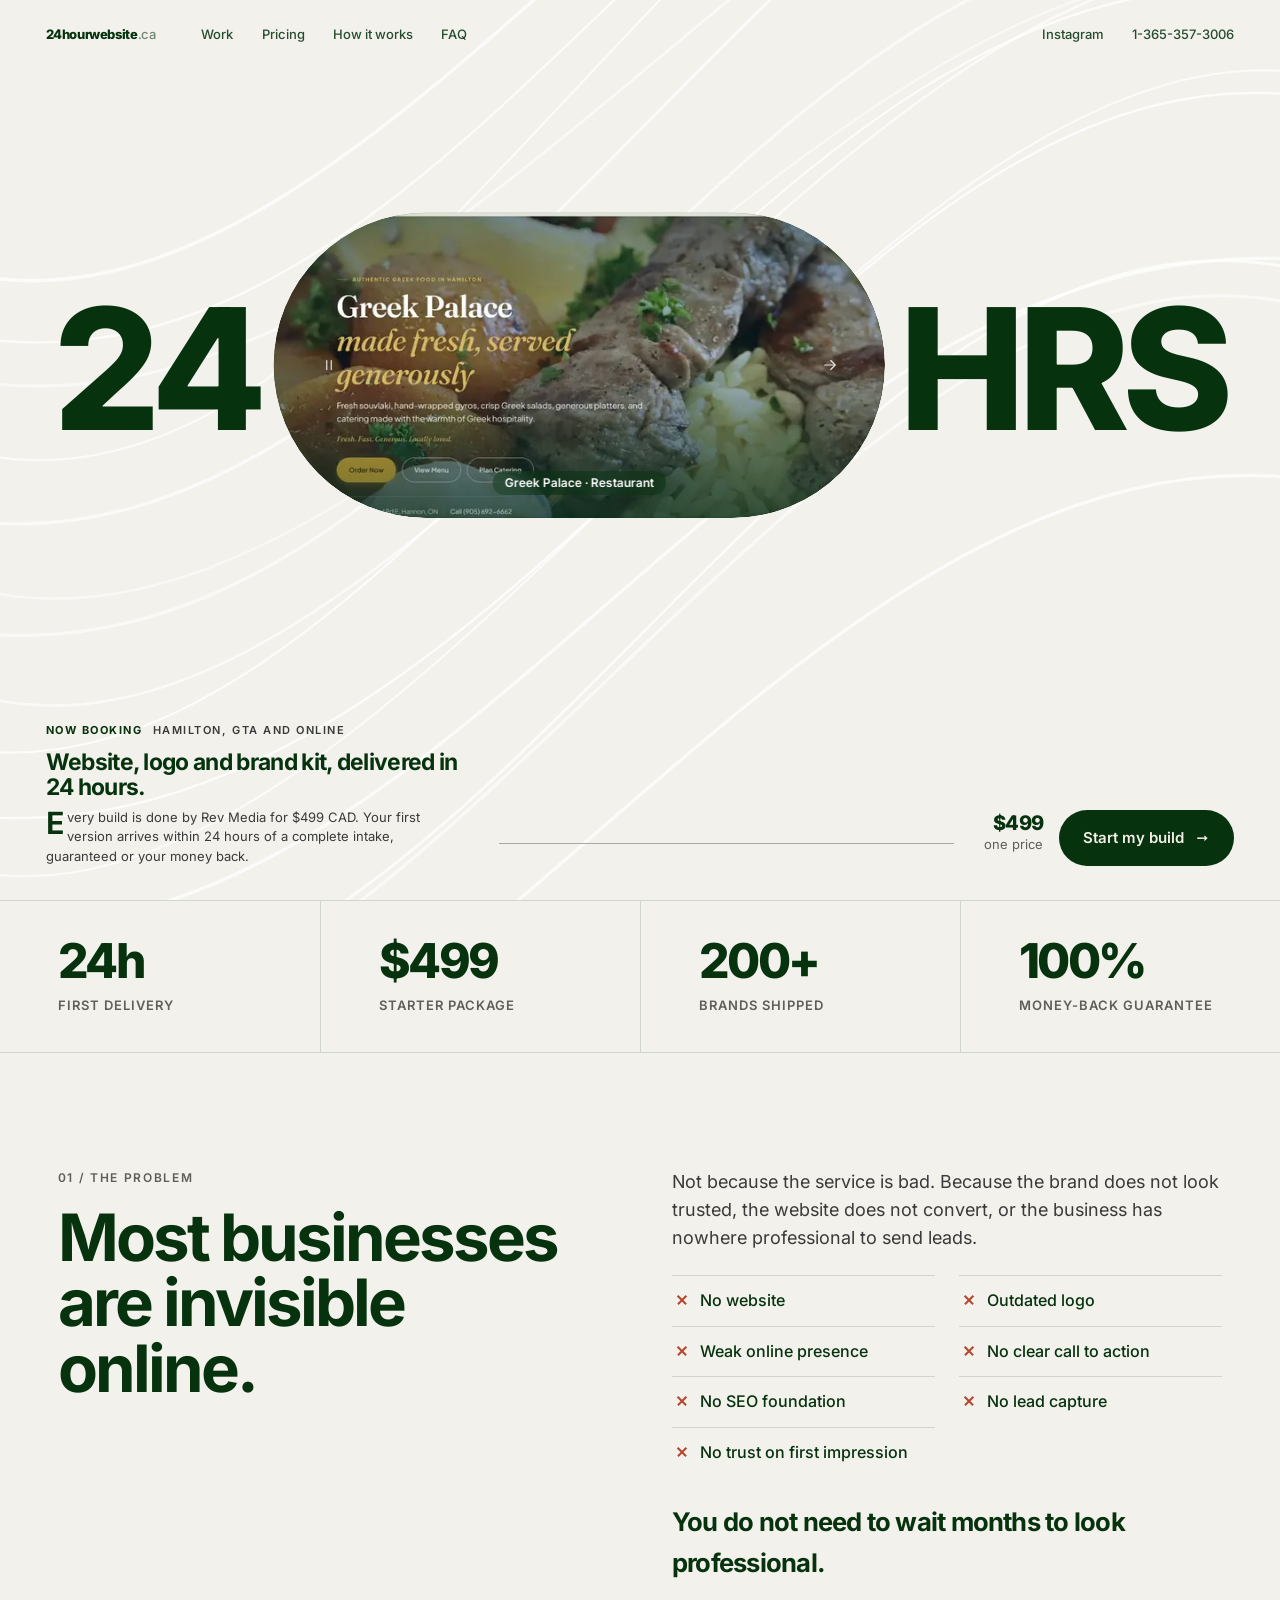
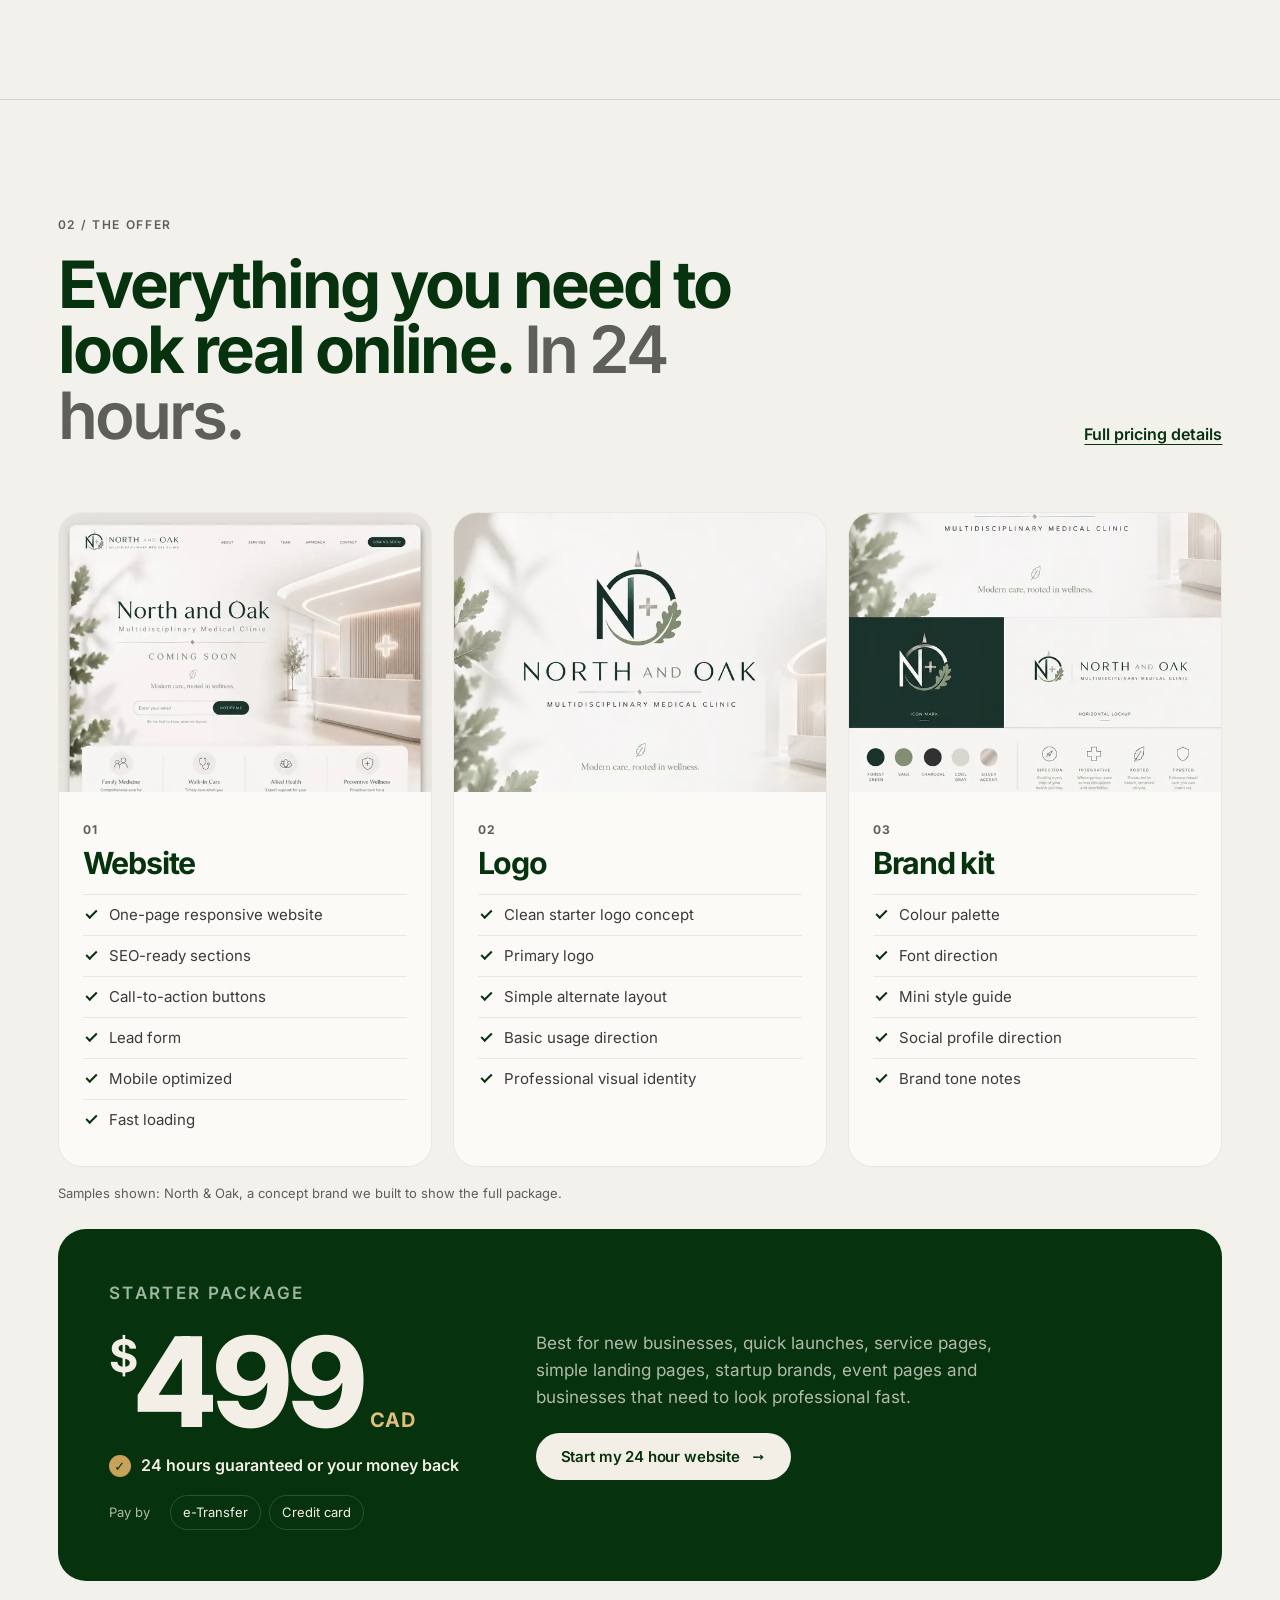
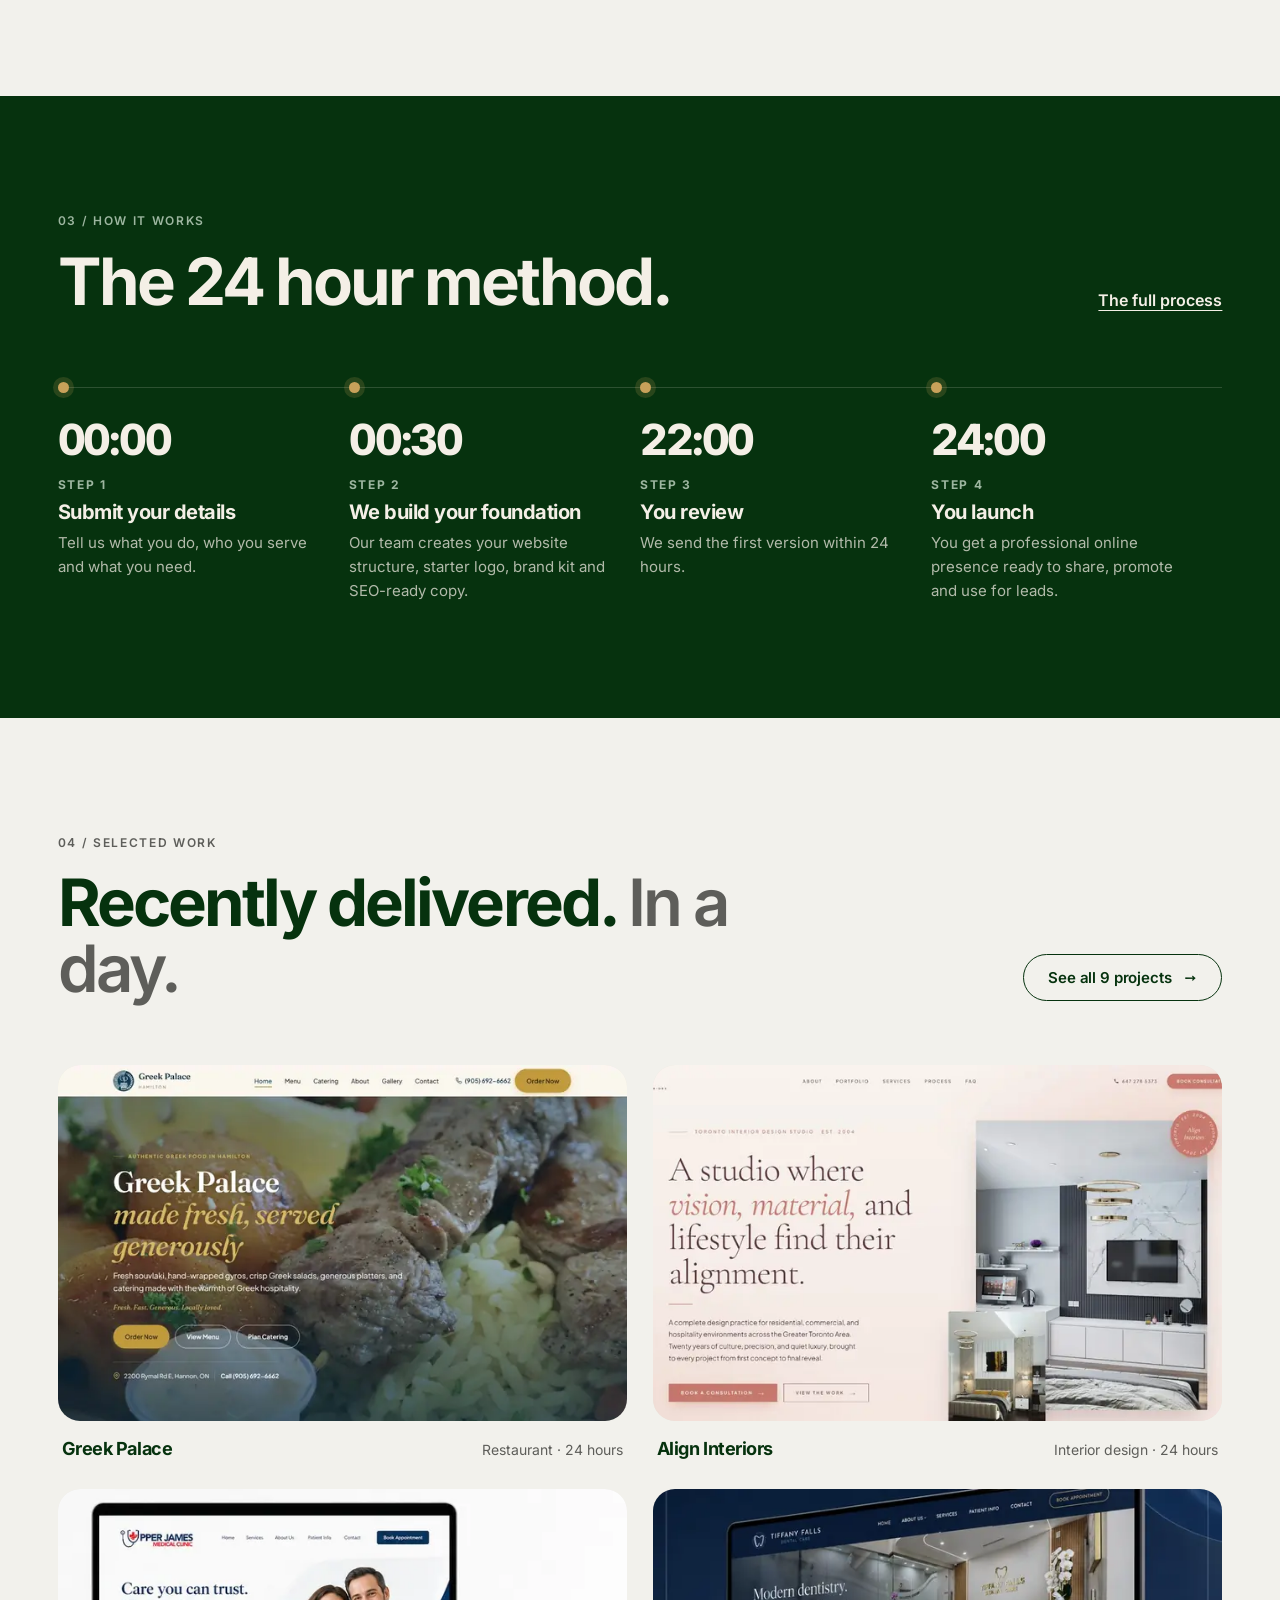
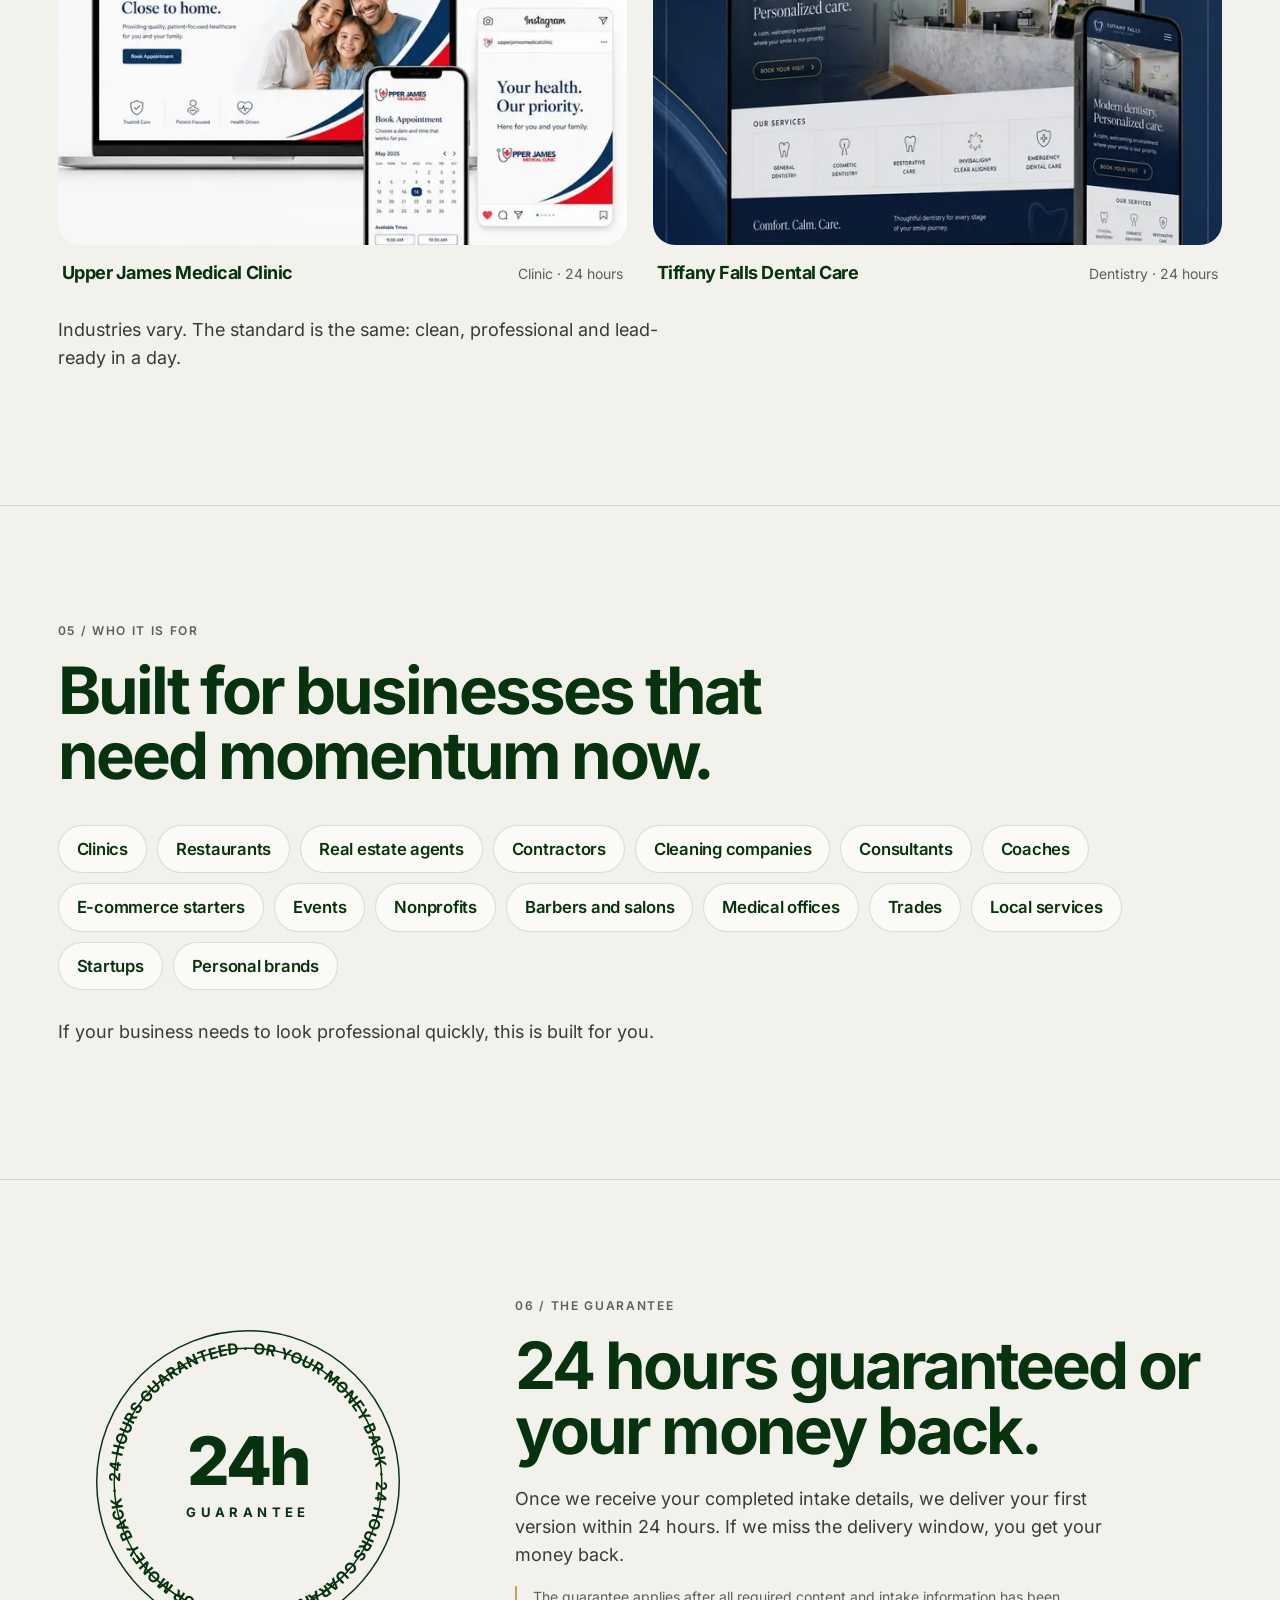
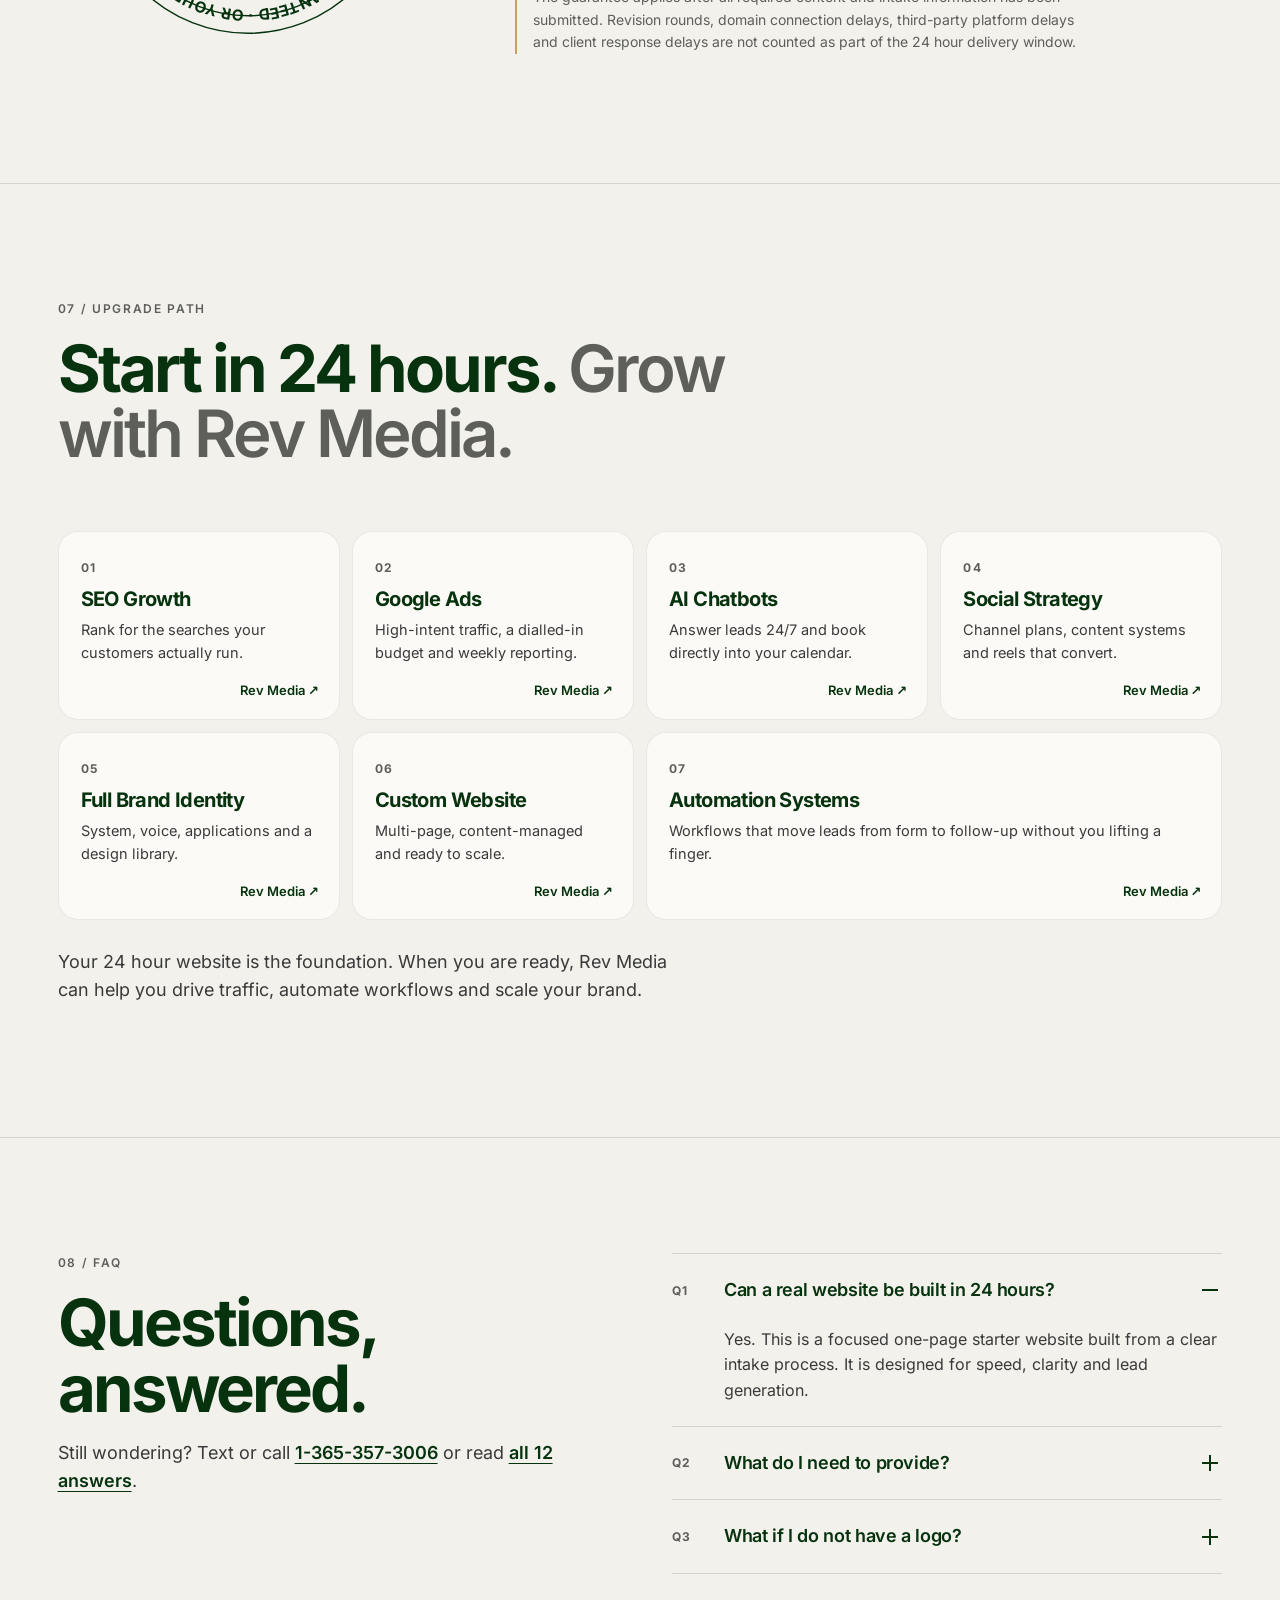
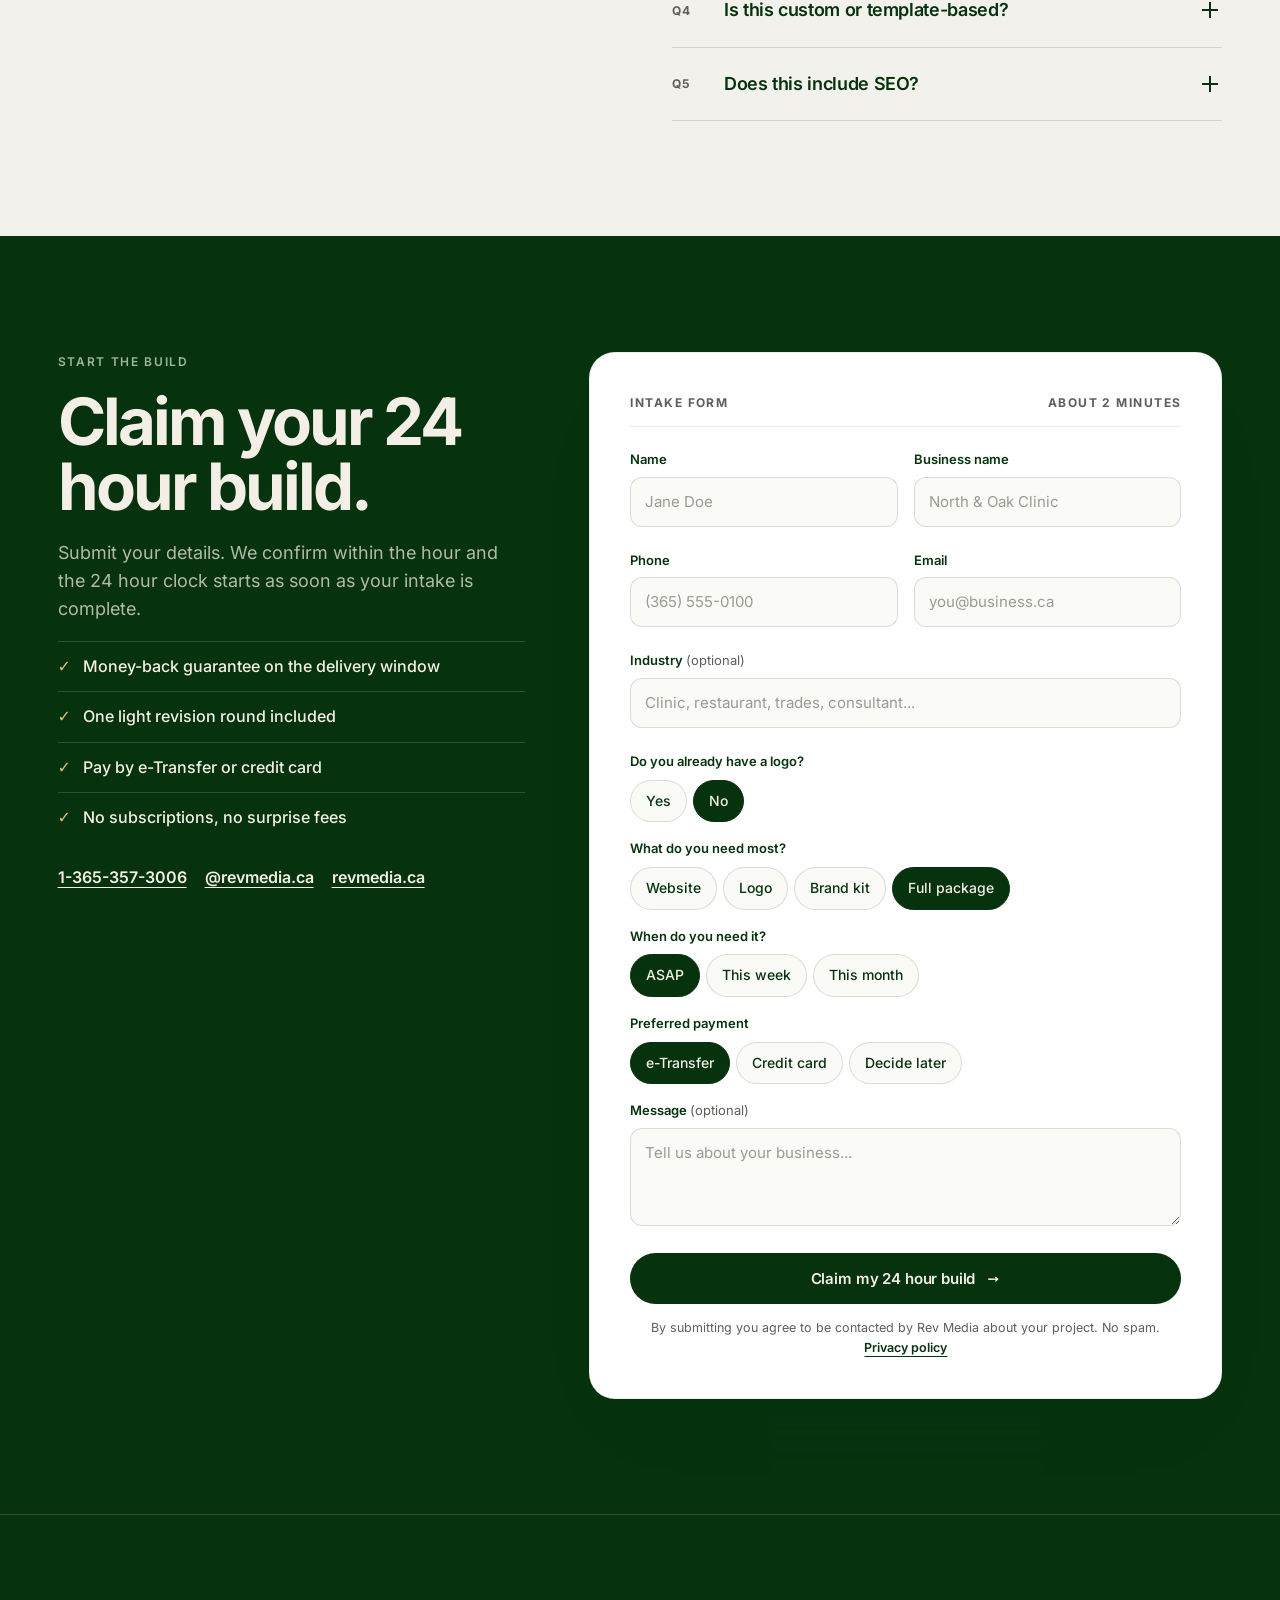
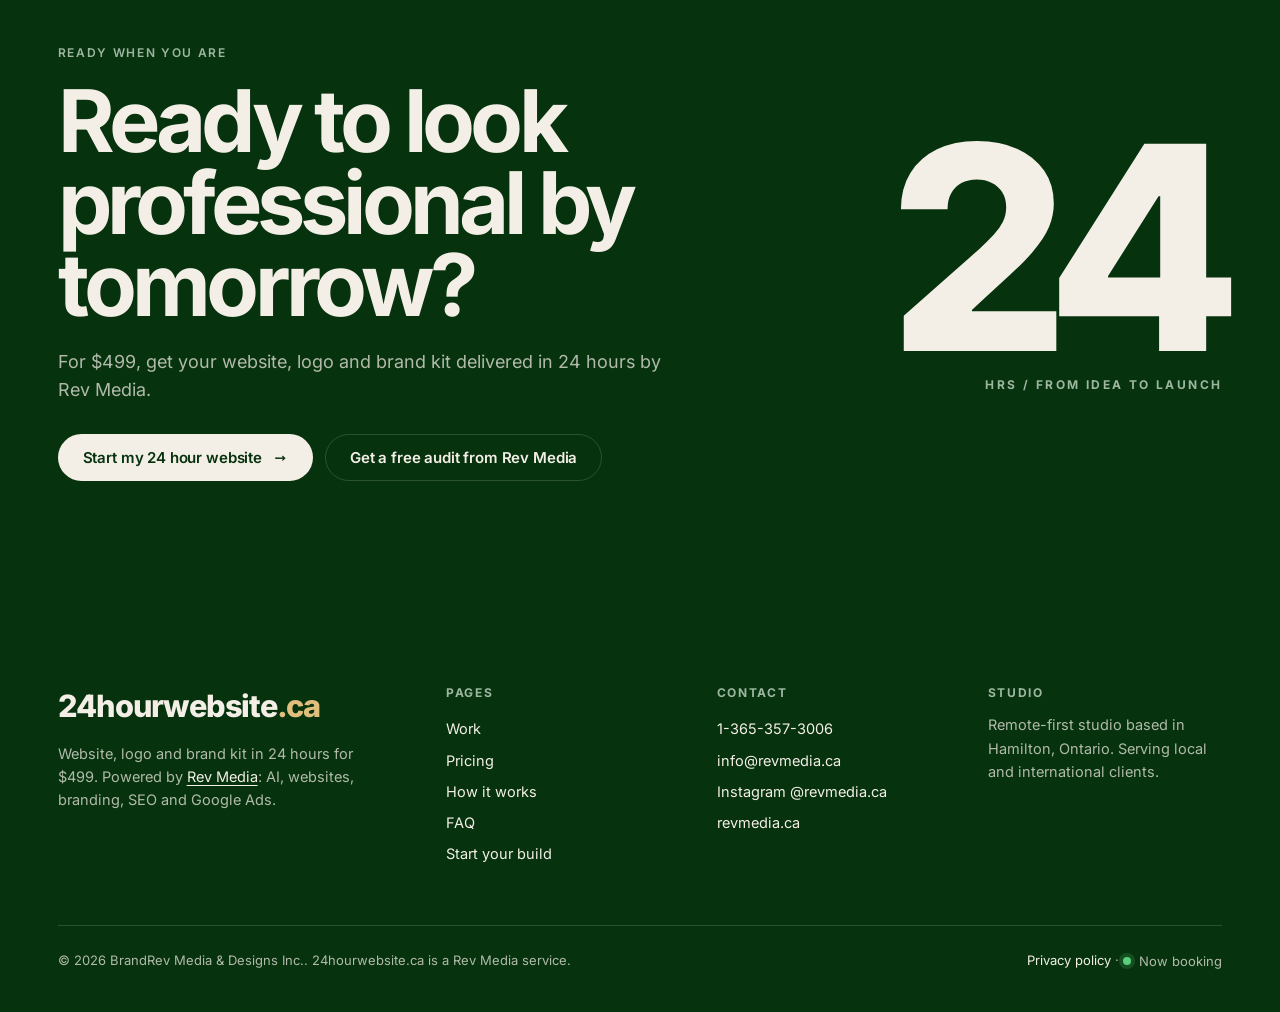
==== commit 4718fbf9: "Add files via upload" ====
--- a/index.html
+++ b/index.html
@@ -1,1124 +1,221 @@
 <!doctype html>
-<html lang="en">
+<html lang="en-CA">
 <head>
-<meta charset="utf-8" />
-<meta name="viewport" content="width=device-width, initial-scale=1" />
-<title>24 Hour Website, Logo &amp; Brand Kit for $499 | Powered by Rev Media</title>
-<meta name="description" content="Get a professional website, starter logo, and mini brand kit delivered in 24 hours for $499. Built by Rev Media. 24 hours guaranteed or your money back. Serving Hamilton, Mississauga, Toronto, Oakville and beyond." />
-<meta name="keywords" content="24 hour website, fast website design, small business website, $499 website, logo design, brand kit, Hamilton web design, Mississauga web design, Toronto web design, Burlington web design, Oakville web design, local SEO, Rev Media" />
-<meta name="author" content="Rev Media" />
-<meta name="robots" content="index, follow, max-image-preview:large, max-snippet:-1" />
-<link rel="canonical" href="https://24hourwebsite.ca/" />
-<meta name="theme-color" content="#06320E" />
-<link rel="icon" type="image/png" href="assets/favicon.png" />
-<link rel="apple-touch-icon" href="assets/favicon.png" />
-<meta property="og:type" content="website" />
-<meta property="og:site_name" content="24hourwebsite.ca" />
-<meta property="og:title" content="24 Hour Website, Logo &amp; Brand Kit for $499 | Powered by Rev Media" />
-<meta property="og:description" content="A professional website, starter logo, and mini brand kit delivered in 24 hours for $499. 24 hours guaranteed or your money back." />
-<meta property="og:url" content="https://24hourwebsite.ca/" />
-<meta property="og:image" content="https://24hourwebsite.ca/assets/og-image.jpg" />
-<meta property="og:locale" content="en_CA" />
-<meta name="twitter:card" content="summary_large_image" />
-<meta name="twitter:title" content="24 Hour Website, Logo &amp; Brand Kit for $499 | Powered by Rev Media" />
-<meta name="twitter:description" content="A professional website, starter logo, and mini brand kit delivered in 24 hours for $499. Powered by Rev Media." />
-<meta name="twitter:image" content="https://24hourwebsite.ca/assets/og-image.jpg" />
-<link rel="preconnect" href="https://fonts.googleapis.com" />
-<link rel="preconnect" href="https://fonts.gstatic.com" crossorigin />
-<link href="https://fonts.googleapis.com/css2?family=Inter+Tight:wght@400;500;600;700;800&family=Instrument+Serif:ital@0;1&family=JetBrains+Mono:wght@400;500&family=Kaushan+Script&family=Oswald:wght@500;700&family=Playfair+Display:ital,wght@0,500;1,400&display=swap" rel="stylesheet" />
-<link rel="stylesheet" href="styles.css?v=29" />
-<script type="application/ld+json">
-{
-  "@context": "https://schema.org",
-  "@type": "ProfessionalService",
-  "name": "24hourwebsite.ca",
-  "image": "https://24hourwebsite.ca/assets/og-image.jpg",
-  "url": "https://24hourwebsite.ca/",
-  "telephone": "+1-365-357-3006",
-  "email": "info@revmedia.ca",
-  "priceRange": "$499",
-  "description": "A professional website, starter logo, and mini brand kit delivered in 24 hours for $499. Built by Rev Media.",
-  "parentOrganization": { "@type": "Organization", "name": "Rev Media", "url": "https://revmedia.ca" },
-  "areaServed": ["Hamilton", "Mississauga", "Toronto", "Oakville", "Burlington", "Canada"],
-  "makesOffer": { "@type": "Offer", "priceCurrency": "CAD", "price": "499", "itemOffered": { "@type": "Service", "name": "24 Hour Website, Logo and Brand Kit" } },
-  "sameAs": ["https://instagram.com/revmedia.ca", "https://revmedia.ca"]
-}
-</script>
-<script type="application/ld+json">
-{
-  "@context": "https://schema.org",
-  "@type": "FAQPage",
-  "mainEntity": [
-    { "@type": "Question", "name": "Can a real website be built in 24 hours?", "acceptedAnswer": { "@type": "Answer", "text": "Yes. This is a focused one-page starter website built from a clear intake process, designed for speed, clarity, and lead generation." } },
-    { "@type": "Question", "name": "What do I need to provide?", "acceptedAnswer": { "@type": "Answer", "text": "Your business name, service details, contact information, preferred style, logo if you have one, and any photos or content you want included." } },
-    { "@type": "Question", "name": "What if I do not have a logo?", "acceptedAnswer": { "@type": "Answer", "text": "That is included. We create a clean starter logo as part of the $499 package." } },
-    { "@type": "Question", "name": "Does this include SEO?", "acceptedAnswer": { "@type": "Answer", "text": "It includes SEO-ready structure, homepage copy, meta title, meta description, headings, and local keyword direction. Full SEO campaigns are available separately." } },
-    { "@type": "Question", "name": "Can I request changes?", "acceptedAnswer": { "@type": "Answer", "text": "Yes. One light revision round is included after the first delivery. Larger scope changes can be quoted as an upgrade." } }
-  ]
-}
-</script>
+<meta charset="utf-8">
+<meta name="viewport" content="width=device-width, initial-scale=1">
+<title>24 Hour Website, Logo &amp; Brand Kit for $499 | Rev Media</title>
+<meta name="description" content="Get a professional website, starter logo and mini brand kit in 24 hours for $499. Built by Rev Media. 24 hours guaranteed or your money back.">
+<link rel="canonical" href="https://24hourwebsite.ca/">
+<meta name="robots" content="index, follow, max-image-preview:large, max-snippet:-1">
+<meta name="theme-color" content="#FFFFFF">
+<meta property="og:type" content="website">
+<meta property="og:site_name" content="24hourwebsite.ca">
+<meta property="og:locale" content="en_CA">
+<meta property="og:title" content="Website, logo and brand kit in 24 hours for $499">
+<meta property="og:description" content="Get a professional website, starter logo and mini brand kit in 24 hours for $499. Built by Rev Media. 24 hours guaranteed or your money back.">
+<meta property="og:url" content="https://24hourwebsite.ca/">
+<meta property="og:image" content="https://24hourwebsite.ca/og-image.jpg">
+<meta property="og:image:width" content="1200">
+<meta property="og:image:height" content="630">
+<meta property="og:image:alt" content="Website, logo and brand kit in 24 hours for $499. 24hourwebsite.ca, powered by Rev Media.">
+<meta name="twitter:card" content="summary_large_image">
+<meta name="twitter:title" content="Website, logo and brand kit in 24 hours for $499">
+<meta name="twitter:description" content="Get a professional website, starter logo and mini brand kit in 24 hours for $499. Built by Rev Media. 24 hours guaranteed or your money back.">
+<meta name="twitter:image" content="https://24hourwebsite.ca/og-image.jpg">
+<link rel="icon" href="/favicon.ico" sizes="any">
+<link rel="icon" href="/favicon.svg" type="image/svg+xml">
+<link rel="apple-touch-icon" href="/apple-touch-icon.png">
+<link rel="manifest" href="/site.webmanifest">
+<link rel="preload" href="/assets/fonts/inter-latin-wght-normal.woff2" as="font" type="font/woff2" crossorigin>
+<link rel="stylesheet" href="/assets/css/site.css?v=20261031">
+<script>document.documentElement.className+=' js';setTimeout(function(){var h=document.querySelector('[data-wild]');if(h)h.classList.add('w-done')},4500)</script>
+<script src="/analytics.js" defer></script>
+<script src="/assets/js/site.js?v=20261031" defer></script>
+<script src="/assets/js/wild.js?v=20261031" defer></script>
+<script type="application/ld+json">{"@context":"https://schema.org","@graph":[{"@type":"ProfessionalService","@id":"https://24hourwebsite.ca/#business","name":"24hourwebsite.ca","alternateName":"24 Hour Website","url":"https://24hourwebsite.ca/","image":"https://24hourwebsite.ca/og-image.jpg","logo":"https://24hourwebsite.ca/icon-512.png","telephone":"+1-365-357-3006","email":"info@revmedia.ca","priceRange":"$499","description":"A professional one-page website, starter logo and mini brand kit delivered in 24 hours for $499 CAD. Built by Rev Media. 24 hours guaranteed or your money back.","address":{"@type":"PostalAddress","addressLocality":"Hamilton","addressRegion":"ON","addressCountry":"CA"},"parentOrganization":{"@type":"Organization","name":"Rev Media","legalName":"BrandRev Media & Designs Inc.","url":"https://revmedia.ca/"},"areaServed":[{"@type":"Place","name":"Hamilton"},{"@type":"Place","name":"Burlington"},{"@type":"Place","name":"Oakville"},{"@type":"Place","name":"Mississauga"},{"@type":"Place","name":"Toronto"},{"@type":"Place","name":"Ontario"},{"@type":"Place","name":"Canada"}],"sameAs":["https://www.instagram.com/revmedia.ca/","https://revmedia.ca/"],"makesOffer":{"@id":"https://24hourwebsite.ca/pricing/#offer"}},{"@type":"Offer","@id":"https://24hourwebsite.ca/pricing/#offer","name":"24 Hour Website, Logo and Brand Kit","price":"499","priceCurrency":"CAD","availability":"https://schema.org/InStock","url":"https://24hourwebsite.ca/pricing/","seller":{"@id":"https://24hourwebsite.ca/#business"},"itemOffered":{"@type":"Service","name":"24 Hour Website, Logo and Brand Kit","description":"One-page responsive website, starter logo and mini brand kit with a 24 hour first delivery.","provider":{"@id":"https://24hourwebsite.ca/#business"}}},{"@type":"WebSite","@id":"https://24hourwebsite.ca/#website","url":"https://24hourwebsite.ca/","name":"24hourwebsite.ca","inLanguage":"en-CA","publisher":{"@id":"https://24hourwebsite.ca/#business"}},{"@type":"WebPage","@id":"https://24hourwebsite.ca/#webpage","url":"https://24hourwebsite.ca/","name":"24 Hour Website, Logo & Brand Kit for $499","description":"Get a professional website, starter logo and mini brand kit in 24 hours for $499. Built by Rev Media. 24 hours guaranteed or your money back.","isPartOf":{"@id":"https://24hourwebsite.ca/#website"},"about":{"@id":"https://24hourwebsite.ca/#business"},"inLanguage":"en-CA"}]}</script>
 </head>
-<body>
-
-<!-- ============== TOP MARQUEE ============== -->
-<div class="topbar" aria-hidden="true">
-  <div class="marquee">
-    <div class="track">
-      <span>24 hours guaranteed or your money back</span><span class="dot">●</span>
-      <span>Websites · Logos · Brand kits</span><span class="dot">●</span>
-      <span>$499 starter package</span><span class="dot">●</span>
-      <span>Powered by Rev Media</span><span class="dot">●</span>
-      <span>Now booking · Local &amp; international</span><span class="dot">●</span>
-      <span>Pay by e-Transfer or credit card</span><span class="dot">●</span>
-      <span>24 hours guaranteed or your money back</span><span class="dot">●</span>
-      <span>Websites · Logos · Brand kits</span><span class="dot">●</span>
-      <span>$499 starter package</span><span class="dot">●</span>
-      <span>Powered by Rev Media</span><span class="dot">●</span>
-      <span>Now booking · Local &amp; international</span><span class="dot">●</span>
-      <span>Pay by e-Transfer or credit card</span><span class="dot">●</span>
-    </div>
-  </div>
+<body class="home">
+<a class="skip" href="#main">Skip to content</a>
+<main id="main">
+<section class="w-hero" data-wild data-hero aria-labelledby="h1">
+  <div class="w-bg" aria-hidden="true"><svg xmlns="http://www.w3.org/2000/svg" viewBox="0 0 1600 1000" preserveAspectRatio="none" fill="none" stroke="#fff" stroke-linecap="round"><path d="M-60 300C495 433 1030 -599 1660 -468" stroke-width="3.50" stroke-opacity="0.71" vector-effect="non-scaling-stroke"/><path d="M-60 371C611 489 959 -536 1660 -375" stroke-width="2.33" stroke-opacity="0.75" vector-effect="non-scaling-stroke"/><path d="M-60 420C595 528 1039 -382 1660 -277" stroke-width="2.77" stroke-opacity="0.59" vector-effect="non-scaling-stroke"/><path d="M-60 497C528 653 939 -512 1660 -360" stroke-width="2.06" stroke-opacity="0.74" vector-effect="non-scaling-stroke"/><path d="M-60 576C586 672 1039 -395 1660 -317" stroke-width="3.21" stroke-opacity="0.65" vector-effect="non-scaling-stroke"/><path d="M-60 647C495 809 1090 -171 1660 -13" stroke-width="2.24" stroke-opacity="0.56" vector-effect="non-scaling-stroke"/><path d="M-60 700C604 792 937 -188 1660 -67" stroke-width="3.18" stroke-opacity="0.58" vector-effect="non-scaling-stroke"/><path d="M-60 764C489 943 1069 -145 1660 -33" stroke-width="2.46" stroke-opacity="0.66" vector-effect="non-scaling-stroke"/><path d="M-60 830C511 926 951 -129 1660 -3" stroke-width="2.14" stroke-opacity="0.80" vector-effect="non-scaling-stroke"/><path d="M-60 905C644 980 1049 6 1660 111" stroke-width="2.22" stroke-opacity="0.83" vector-effect="non-scaling-stroke"/><path d="M-60 963C482 1094 1097 -26 1660 86" stroke-width="2.03" stroke-opacity="0.70" vector-effect="non-scaling-stroke"/><path d="M-60 1025C579 1100 948 222 1660 291" stroke-width="3.21" stroke-opacity="0.71" vector-effect="non-scaling-stroke"/><path d="M-60 1102C590 1269 1022 133 1660 308" stroke-width="2.82" stroke-opacity="0.73" vector-effect="non-scaling-stroke"/><path d="M-60 1150C506 1289 1052 169 1660 348" stroke-width="3.12" stroke-opacity="0.59" vector-effect="non-scaling-stroke"/><path d="M-60 1252C494 1423 983 431 1660 536" stroke-width="3.25" stroke-opacity="0.75" vector-effect="non-scaling-stroke"/></svg></div>
+  <header class="w-nav">
+    <nav aria-label="Main"><a class="brand" href="/">24hourwebsite<span>.ca</span></a><a href="/work/">Work</a><a href="/pricing/">Pricing</a><a href="/how-it-works/">How it works</a><a href="/faq/">FAQ</a></nav>
+    <nav aria-label="Contact"><a class="hide-sm" href="https://www.instagram.com/revmedia.ca/" target="_blank" rel="noopener">Instagram</a><a class="hide-sm" href="tel:+13653573006">1-365-357-3006</a></nav>
+  </header>
+  <div class="w-mid">
+    <div class="w-word">
+      <span class="w-l" aria-hidden="true">24</span>
+      <figure class="w-pill" aria-label="Recent builds slideshow">
+        <div class="w-media"><img class="on" src="/assets/img/greek-palace-restaurant-website-800.webp" srcset="/assets/img/greek-palace-restaurant-website-800.webp 800w, /assets/img/greek-palace-restaurant-website-1600.webp 1600w" sizes="(max-width: 720px) calc(100vw - 40px), min(71vh, 48vw)" width="1600" height="848" alt="Greek Palace restaurant homepage with a souvlaki plate photo and order buttons" decoding="async" data-cap="Greek Palace &middot; Restaurant" data-href="/work/#greek-palace"><img data-src="/assets/img/align-interiors-website-800.webp" data-srcset="/assets/img/align-interiors-website-800.webp 800w, /assets/img/align-interiors-website-1600.webp 1600w" sizes="(max-width: 720px) calc(100vw - 40px), min(71vh, 48vw)" width="1600" height="848" alt="Align Interiors homepage with a blush and plum editorial layout and a living room photo" decoding="async" data-cap="Align Interiors &middot; Interior design" data-href="/work/#align-interiors"><img data-src="/assets/img/upper-james-medical-clinic-website-640.webp" data-srcset="/assets/img/upper-james-medical-clinic-website-640.webp 640w, /assets/img/upper-james-medical-clinic-website-1042.webp 1042w" sizes="(max-width: 720px) calc(100vw - 40px), min(71vh, 48vw)" width="1042" height="830" alt="Upper James Medical Clinic website with a mobile booking flow and matching Instagram profile" decoding="async" data-cap="Upper James Medical Clinic &middot; Clinic" data-href="/work/#upper-james-medical-clinic"><img data-src="/assets/img/lunera-smart-website-800.webp" data-srcset="/assets/img/lunera-smart-website-800.webp 800w, /assets/img/lunera-smart-website-1600.webp 1600w" sizes="(max-width: 720px) calc(100vw - 40px), min(71vh, 48vw)" width="1600" height="847" alt="Lunera Smart homepage: dark layout with champagne gold type and a smart home interior photo" decoding="async" data-cap="Lunera Smart &middot; Smart technology" data-href="/work/#lunera-smart"><img data-src="/assets/img/tiffany-falls-dental-website-640.webp" data-srcset="/assets/img/tiffany-falls-dental-website-640.webp 640w, /assets/img/tiffany-falls-dental-website-1122.webp 1122w" sizes="(max-width: 720px) calc(100vw - 40px), min(71vh, 48vw)" width="1122" height="760" alt="Tiffany Falls Dental Care website on a laptop and phone in navy and white" decoding="async" data-cap="Tiffany Falls Dental Care &middot; Dentistry" data-href="/work/#tiffany-falls-dental-care"><img data-src="/assets/img/sixth-and-fade-barbershop-website-640.webp" data-srcset="/assets/img/sixth-and-fade-barbershop-website-640.webp 640w, /assets/img/sixth-and-fade-barbershop-website-1122.webp 1122w" sizes="(max-width: 720px) calc(100vw - 40px), min(71vh, 48vw)" width="1122" height="760" alt="Sixth &amp; Fade barbershop website on a laptop and phone, matte black with electric blue" decoding="async" data-cap="Sixth & Fade &middot; Barbershop" data-href="/work/#sixth-and-fade"></div>
+        <div class="w-hair" aria-hidden="true"></div>
+        <button class="w-ic w-ic-l" type="button" data-pause aria-pressed="false" aria-label="Pause slideshow"><svg class="i-pause" viewBox="0 0 24 24" fill="none" stroke="currentColor" stroke-width="1.6" stroke-linecap="round"><path d="M9 6v12M15 6v12"/></svg><svg class="i-play" viewBox="0 0 24 24" fill="none" stroke="currentColor" stroke-width="1.6" stroke-linejoin="round"><path d="M8 5.5v13l10.5-6.5z"/></svg></button>
+        <button class="w-ic w-ic-r" type="button" data-next aria-label="Next project"><svg viewBox="0 0 24 24" fill="none" stroke="currentColor" stroke-width="1.6" stroke-linecap="round" stroke-linejoin="round"><path d="M5 12h14M13 6l6 6-6 6"/></svg></button>
+        <a class="w-cap" href="/work/#greek-palace">Greek Palace &middot; Restaurant</a>
+      </figure>
+      <span class="w-r" aria-hidden="true">HRS</span>
+    </div>
+  </div>
+  <div class="w-foot">
+    <div class="w-copy">
+      <p class="kicker"><b>Now booking</b> Hamilton, GTA and online</p>
+      <h1 id="h1">Website, logo and brand kit, delivered in 24 hours.</h1>
+      <p>Every build is done by Rev Media for $499 CAD. Your first version arrives within 24 hours of a complete intake, guaranteed or your money back.</p>
+    </div>
+    <div class="w-rule" aria-hidden="true"></div>
+    <div class="w-cta"><p class="w-price"><b>$499</b>one price</p><a class="w-btn" href="/start/">Start my build <span class="arr" aria-hidden="true">&rarr;</span></a></div>
+  </div>
+</section>
+
+<div class="kpis" role="list">
+  <div class="kpi" role="listitem"><b>24h</b><span>First delivery</span></div>
+  <div class="kpi" role="listitem"><b>$499</b><span>Starter package</span></div>
+  <div class="kpi" role="listitem"><b>200+</b><span>Brands shipped</span></div>
+  <div class="kpi" role="listitem"><b>100%</b><span>Money-back guarantee</span></div>
 </div>
 
-<!-- ============== NAV ============== -->
-<header class="nav">
-  <a class="brand" href="#top" aria-label="24hourwebsite.ca">
-    <span class="brand-mark" aria-hidden="true">
-      <svg viewBox="0 0 40 40" width="28" height="28"><rect x="2" y="2" width="36" height="36" rx="3" fill="currentColor"/><text x="20" y="26" text-anchor="middle" font-family="Inter Tight, sans-serif" font-weight="800" font-size="18" fill="#F4EFE6">24</text></svg>
-    </span>
-    <span class="brand-word">24hourwebsite<span class="tld">.ca</span></span>
-    <span class="brand-by">powered by <strong>rev media</strong></span>
-  </a>
-  <nav class="nav-links" aria-label="Primary">
-    <a href="#offer">What's Included</a>
-    <a href="#how">How It Works</a>
-    <a href="#work">Selected Work</a>
-    <a href="#who">Who It's For</a>
-    <a href="#faq">FAQ</a>
-    <a href="#start" class="nav-cta">Start Now <span class="arr">→</span></a>
-  </nav>
-  <button class="nav-toggle" id="navToggle" aria-label="Open menu">
-    <span></span><span></span>
-  </button>
-</header>
-
-<main id="top">
-
-<!-- ============== HERO ============== -->
-<section class="hero">
-  <div class="hero-bg" aria-hidden="true">
-    <div class="shape shape-a"></div>
-    <div class="shape shape-b"></div>
-    <div class="grain"></div>
-  </div>
-
-  <div class="hero-grid">
-
-    <div class="hero-left">
-      <div class="hero-eyebrow reveal">
-        <span class="dot-live"></span>
-        <span>Now booking · 24 hour delivery</span>
+<section class="sec" aria-labelledby="problem-h" style="background:var(--paper)">
+  <div class="wrap two">
+    <div><p class="kicker">01 / The problem</p><h2 id="problem-h" class="h2 rv">Most businesses are invisible online.</h2></div>
+    <div class="rv">
+      <p class="lead">Not because the service is bad. Because the brand does not look trusted, the website does not convert, or the business has nowhere professional to send leads.</p>
+      <ul class="xlist"><li>No website</li><li>Outdated logo</li><li>Weak online presence</li><li>No clear call to action</li><li>No SEO foundation</li><li>No lead capture</li><li>No trust on first impression</li></ul>
+      <p class="big-note">You do not need to wait months to look professional.</p>
+    </div>
+  </div>
+</section>
+
+<section class="sec sec-line" id="offer" aria-labelledby="offer-h" style="background:var(--paper)">
+  <div class="wrap">
+    <div class="head"><div><p class="kicker">02 / The offer</p><h2 id="offer-h" class="h2 rv">Everything you need to look real online. <span class="soft">In 24 hours.</span></h2></div><a class="link" href="/pricing/">Full pricing details</a></div>
+    <div class="offer"><article class="o-card rv"><div class="o-media"><img src="/assets/img/north-oak-clinic-website-concept-1122.webp" srcset="/assets/img/north-oak-clinic-website-concept-640.webp 640w, /assets/img/north-oak-clinic-website-concept-1122.webp 1122w" sizes="(max-width: 900px) 100vw, 420px" width="1122" height="1402" alt="Sample one-page clinic website for the North &amp; Oak concept brand" loading="lazy" decoding="async"></div><div class="o-body"><span class="o-n">01</span><h3>Website</h3><ul class="ticks"><li>One-page responsive website</li><li>SEO-ready sections</li><li>Call-to-action buttons</li><li>Lead form</li><li>Mobile optimized</li><li>Fast loading</li></ul></div></article><article class="o-card rv"><div class="o-media"><img src="/assets/img/north-oak-logo-concept-1122.webp" srcset="/assets/img/north-oak-logo-concept-640.webp 640w, /assets/img/north-oak-logo-concept-1122.webp 1122w" sizes="(max-width: 900px) 100vw, 420px" width="1122" height="820" alt="Sample North &amp; Oak logo with an N monogram and oak leaf" loading="lazy" decoding="async"></div><div class="o-body"><span class="o-n">02</span><h3>Logo</h3><ul class="ticks"><li>Clean starter logo concept</li><li>Primary logo</li><li>Simple alternate layout</li><li>Basic usage direction</li><li>Professional visual identity</li></ul></div></article><article class="o-card rv"><div class="o-media"><img src="/assets/img/north-oak-brand-kit-concept-1122.webp" srcset="/assets/img/north-oak-brand-kit-concept-640.webp 640w, /assets/img/north-oak-brand-kit-concept-1122.webp 1122w" sizes="(max-width: 900px) 100vw, 420px" width="1122" height="1402" alt="Sample North &amp; Oak brand kit page with colour palette, logo variations and icons" class="low" loading="lazy" decoding="async"></div><div class="o-body"><span class="o-n">03</span><h3>Brand kit</h3><ul class="ticks"><li>Colour palette</li><li>Font direction</li><li>Mini style guide</li><li>Social profile direction</li><li>Brand tone notes</li></ul></div></article></div>
+<p class="sample-note">Samples shown: North &amp; Oak, a concept brand we built to show the full package.</p>
+    <div class="price rv">
+  <div>
+    <p class="kicker" style="color:var(--sage)">Starter package</p>
+    <div class="price-num"><sup>$</sup>499<small>CAD</small></div>
+    <div class="guar"><i aria-hidden="true">&#10003;</i>24 hours guaranteed or your money back</div>
+    <div class="pay"><span style="border:0;padding-left:0;color:var(--cream-dim)">Pay by</span><span>e-Transfer</span><span>Credit card</span></div>
+  </div>
+  <div>
+    <p>Best for new businesses, quick launches, service pages, simple landing pages, startup brands, event pages and businesses that need to look professional fast.</p>
+    <a class="btn btn-cream" href="/start/">Start my 24 hour website <span class="arr" aria-hidden="true">&rarr;</span></a>
+  </div>
+</div>
+  </div>
+</section>
+
+<section class="sec dark" id="how" aria-labelledby="how-h">
+  <div class="wrap">
+    <div class="head"><div><p class="kicker">03 / How it works</p><h2 id="how-h" class="h2 rv">The 24 hour method.</h2></div><a class="link" href="/how-it-works/" style="color:var(--cream)">The full process</a></div>
+    <ol class="timeline"><li class="rv"><div class="t">00:00</div><div class="s">Step 1</div><h3>Submit your details</h3><p>Tell us what you do, who you serve and what you need.</p></li><li class="rv"><div class="t">00:30</div><div class="s">Step 2</div><h3>We build your foundation</h3><p>Our team creates your website structure, starter logo, brand kit and SEO-ready copy.</p></li><li class="rv"><div class="t">22:00</div><div class="s">Step 3</div><h3>You review</h3><p>We send the first version within 24 hours.</p></li><li class="rv"><div class="t">24:00</div><div class="s">Step 4</div><h3>You launch</h3><p>You get a professional online presence ready to share, promote and use for leads.</p></li></ol>
+  </div>
+</section>
+
+<section class="sec" id="work" aria-labelledby="work-h" style="background:var(--paper)">
+  <div class="wrap">
+    <div class="head"><div><p class="kicker">04 / Selected work</p><h2 id="work-h" class="h2 rv">Recently delivered. <span class="soft">In a day.</span></h2></div><a class="btn btn-line" href="/work/">See all 9 projects <span class="arr" aria-hidden="true">&rarr;</span></a></div>
+    <div class="cases"><a class="case-card rv" href="/work/#greek-palace"><figure><img src="/assets/img/greek-palace-restaurant-website-1600.webp" srcset="/assets/img/greek-palace-restaurant-website-800.webp 800w, /assets/img/greek-palace-restaurant-website-1600.webp 1600w" sizes="(max-width: 760px) 100vw, 640px" width="1600" height="848" alt="Greek Palace restaurant homepage with a souvlaki plate photo and order buttons" loading="lazy" decoding="async"></figure><div class="cap"><b>Greek Palace</b><span>Restaurant &middot; 24 hours</span></div></a><a class="case-card rv" href="/work/#align-interiors"><figure><img src="/assets/img/align-interiors-website-1600.webp" srcset="/assets/img/align-interiors-website-800.webp 800w, /assets/img/align-interiors-website-1600.webp 1600w" sizes="(max-width: 760px) 100vw, 640px" width="1600" height="848" alt="Align Interiors homepage with a blush and plum editorial layout and a living room photo" loading="lazy" decoding="async"></figure><div class="cap"><b>Align Interiors</b><span>Interior design &middot; 24 hours</span></div></a><a class="case-card rv" href="/work/#upper-james-medical-clinic"><figure><img src="/assets/img/upper-james-medical-clinic-website-1042.webp" srcset="/assets/img/upper-james-medical-clinic-website-640.webp 640w, /assets/img/upper-james-medical-clinic-website-1042.webp 1042w" sizes="(max-width: 760px) 100vw, 640px" width="1042" height="830" alt="Upper James Medical Clinic website with a mobile booking flow and matching Instagram profile" loading="lazy" decoding="async"></figure><div class="cap"><b>Upper James Medical Clinic</b><span>Clinic &middot; 24 hours</span></div></a><a class="case-card rv" href="/work/#tiffany-falls-dental-care"><figure><img src="/assets/img/tiffany-falls-dental-website-1122.webp" srcset="/assets/img/tiffany-falls-dental-website-640.webp 640w, /assets/img/tiffany-falls-dental-website-1122.webp 1122w" sizes="(max-width: 760px) 100vw, 640px" width="1122" height="760" alt="Tiffany Falls Dental Care website on a laptop and phone in navy and white" loading="lazy" decoding="async"></figure><div class="cap"><b>Tiffany Falls Dental Care</b><span>Dentistry &middot; 24 hours</span></div></a></div>
+    <p class="lead mt" style="margin-top:28px">Industries vary. The standard is the same: clean, professional and lead-ready in a day.</p>
+  </div>
+</section>
+
+<section class="sec sec-line" id="who" aria-labelledby="who-h" style="background:var(--paper)">
+  <div class="wrap">
+    <p class="kicker">05 / Who it is for</p>
+    <h2 id="who-h" class="h2 rv" style="margin-bottom:36px">Built for businesses that need momentum now.</h2>
+    <ul class="tags rv"><li>Clinics</li><li>Restaurants</li><li>Real estate agents</li><li>Contractors</li><li>Cleaning companies</li><li>Consultants</li><li>Coaches</li><li>E-commerce starters</li><li>Events</li><li>Nonprofits</li><li>Barbers and salons</li><li>Medical offices</li><li>Trades</li><li>Local services</li><li>Startups</li><li>Personal brands</li></ul>
+    <p class="lead" style="margin-top:28px">If your business needs to look professional quickly, this is built for you.</p>
+  </div>
+</section>
+
+<section class="sec sec-line" aria-labelledby="g-h" style="background:var(--paper)">
+  <div class="wrap guarantee">
+    <div class="seal-wrap"><svg class="seal" viewBox="0 0 220 220" role="img" aria-label="24 hour guarantee seal"><defs><path id="g-circ" d="M 110,110 m -88,0 a 88,88 0 1,1 176,0 a 88,88 0 1,1 -176,0"/></defs><circle cx="110" cy="110" r="104" fill="none" stroke="currentColor" stroke-width="1"/><circle cx="110" cy="110" r="92" fill="none" stroke="currentColor" stroke-width="1"/><g class="ring"><text font-family="Inter, sans-serif" font-size="10.5" font-weight="700" fill="currentColor"><textPath href="#g-circ" textLength="548" lengthAdjust="spacing">24 HOURS GUARANTEED &#183; OR YOUR MONEY BACK &#183; 24 HOURS GUARANTEED &#183; OR YOUR MONEY BACK &#183;</textPath></text></g><text x="110" y="112" text-anchor="middle" font-family="Inter, sans-serif" font-weight="800" font-size="46" letter-spacing="-2" fill="currentColor">24h</text><text x="110" y="134" text-anchor="middle" font-family="Inter, sans-serif" font-weight="700" font-size="9" letter-spacing="3" fill="currentColor">GUARANTEE</text></svg></div>
+    <div><p class="kicker">06 / The guarantee</p><h2 id="g-h" class="h2 rv" style="margin-bottom:22px">24 hours guaranteed or your money back.</h2><p class="lead">Once we receive your completed intake details, we deliver your first version within 24 hours. If we miss the delivery window, you get your money back.</p>
+<p class="fine">The guarantee applies after all required content and intake information has been submitted. Revision rounds, domain connection delays, third-party platform delays and client response delays are not counted as part of the 24 hour delivery window.</p></div>
+  </div>
+</section>
+
+<section class="sec sec-line" aria-labelledby="up-h" style="background:var(--paper)">
+  <div class="wrap">
+    <div class="head"><div><p class="kicker">07 / Upgrade path</p><h2 id="up-h" class="h2 rv">Start in 24 hours. <span class="soft">Grow with Rev Media.</span></h2></div></div>
+    <div class="ups"><a class="up rv" href="https://revmedia.ca/seo/"><small>01</small><h3>SEO Growth</h3><p>Rank for the searches your customers actually run.</p><span class="go">Rev Media <span class="arr" aria-hidden="true">&#8599;</span></span></a><a class="up rv" href="https://revmedia.ca/brand-and-marketing/"><small>02</small><h3>Google Ads</h3><p>High-intent traffic, a dialled-in budget and weekly reporting.</p><span class="go">Rev Media <span class="arr" aria-hidden="true">&#8599;</span></span></a><a class="up rv" href="https://revmedia.ca/ai-agents/"><small>03</small><h3>AI Chatbots</h3><p>Answer leads 24/7 and book directly into your calendar.</p><span class="go">Rev Media <span class="arr" aria-hidden="true">&#8599;</span></span></a><a class="up rv" href="https://revmedia.ca/brand-and-marketing/"><small>04</small><h3>Social Strategy</h3><p>Channel plans, content systems and reels that convert.</p><span class="go">Rev Media <span class="arr" aria-hidden="true">&#8599;</span></span></a><a class="up rv" href="https://revmedia.ca/brand-and-marketing/"><small>05</small><h3>Full Brand Identity</h3><p>System, voice, applications and a design library.</p><span class="go">Rev Media <span class="arr" aria-hidden="true">&#8599;</span></span></a><a class="up rv" href="https://revmedia.ca/web-design/"><small>06</small><h3>Custom Website</h3><p>Multi-page, content-managed and ready to scale.</p><span class="go">Rev Media <span class="arr" aria-hidden="true">&#8599;</span></span></a><a class="up rv wide" href="https://revmedia.ca/workflow-automation/"><small>07</small><h3>Automation Systems</h3><p>Workflows that move leads from form to follow-up without you lifting a finger.</p><span class="go">Rev Media <span class="arr" aria-hidden="true">&#8599;</span></span></a></div>
+    <p class="lead" style="margin-top:28px">Your 24 hour website is the foundation. When you are ready, Rev Media can help you drive traffic, automate workflows and scale your brand.</p>
+  </div>
+</section>
+
+<section class="sec sec-line" aria-labelledby="faq-h" style="background:var(--paper)">
+  <div class="wrap two">
+    <div><p class="kicker">08 / FAQ</p><h2 id="faq-h" class="h2 rv">Questions, answered.</h2><p class="lead" style="margin-top:18px">Still wondering? Text or call <a class="link" href="tel:+13653573006">1-365-357-3006</a> or read <a class="link" href="/faq/">all 12 answers</a>.</p></div>
+    <div class="faq"><details open><summary><small>Q1</small><span>Can a real website be built in 24 hours?</span><i aria-hidden="true"></i></summary><div class="a"><p>Yes. This is a focused one-page starter website built from a clear intake process. It is designed for speed, clarity and lead generation.</p></div></details><details><summary><small>Q2</small><span>What do I need to provide?</span><i aria-hidden="true"></i></summary><div class="a"><p>Your business name, service details, contact information, preferred style, your logo if you have one, and any photos or content you want included.</p></div></details><details><summary><small>Q3</small><span>What if I do not have a logo?</span><i aria-hidden="true"></i></summary><div class="a"><p>That is included. We create a clean starter logo as part of the $499 package.</p></div></details><details><summary><small>Q4</small><span>Is this custom or template-based?</span><i aria-hidden="true"></i></summary><div class="a"><p>It should feel custom to your business, but the process is streamlined so we can deliver quickly.</p></div></details><details><summary><small>Q5</small><span>Does this include SEO?</span><i aria-hidden="true"></i></summary><div class="a"><p>It includes SEO-ready structure, homepage copy, a meta title, meta description, headings and local keyword direction. Full SEO campaigns are available separately through Rev Media.</p></div></details></div>
+  </div>
+</section>
+
+<section class="sec dark" id="start" aria-labelledby="start-h">
+  <div class="wrap form-grid">
+    <div>
+  <p class="kicker">Start the build</p>
+  <h2 id="start-h" class="h2" style="margin-bottom:20px">Claim your 24 hour build.</h2>
+  <p class="lead">Submit your details. We confirm within the hour and the 24 hour clock starts as soon as your intake is complete.</p>
+  <ul class="trust"><li>Money-back guarantee on the delivery window</li><li>One light revision round included</li><li>Pay by e-Transfer or credit card</li><li>No subscriptions, no surprise fees</li></ul>
+  <p class="cstrip"><a href="tel:+13653573006">1-365-357-3006</a><a href="https://www.instagram.com/revmedia.ca/" target="_blank" rel="noopener">@revmedia.ca</a><a href="https://revmedia.ca/" target="_blank" rel="noopener">revmedia.ca</a></p>
+</div>
+    <form class="lead-form" id="intake-home" action="https://formsubmit.co/info@revmedia.ca" method="POST" data-ajax="https://formsubmit.co/ajax/info@revmedia.ca" data-next="/thank-you/">
+  <input type="hidden" name="_subject" value="New 24hourwebsite.ca intake">
+  <input type="hidden" name="_template" value="table">
+  <input type="hidden" name="_captcha" value="false">
+  <input type="hidden" name="_next" value="https://24hourwebsite.ca/thank-you/">
+  <input type="text" name="_honey" class="hp" tabindex="-1" autocomplete="off" aria-hidden="true">
+  <div class="lf-head"><span>Intake form</span><span>About 2 minutes</span></div>
+  <div class="fgrid">
+    <div class="f"><label for="intake-home-name">Name</label><input id="intake-home-name" name="name" type="text" autocomplete="name" placeholder="Jane Doe" required aria-describedby="intake-home-name-msg"><span class="msg" id="intake-home-name-msg" aria-live="polite"></span></div>
+    <div class="f"><label for="intake-home-business">Business name</label><input id="intake-home-business" name="business" type="text" autocomplete="organization" placeholder="North &amp; Oak Clinic" required aria-describedby="intake-home-business-msg"><span class="msg" id="intake-home-business-msg" aria-live="polite"></span></div>
+    <div class="f"><label for="intake-home-phone">Phone</label><input id="intake-home-phone" name="phone" type="tel" autocomplete="tel" placeholder="(365) 555-0100" inputmode="tel" required aria-describedby="intake-home-phone-msg"><span class="msg" id="intake-home-phone-msg" aria-live="polite"></span></div>
+    <div class="f"><label for="intake-home-email">Email</label><input id="intake-home-email" name="email" type="email" autocomplete="email" placeholder="you@business.ca" inputmode="email" required aria-describedby="intake-home-email-msg"><span class="msg" id="intake-home-email-msg" aria-live="polite"></span></div>
+    <div class="f full"><label for="intake-home-industry">Industry <span class="opt">(optional)</span></label><input id="intake-home-industry" name="industry" type="text" autocomplete="off" placeholder="Clinic, restaurant, trades, consultant..." aria-describedby="intake-home-industry-msg"><span class="msg" id="intake-home-industry-msg" aria-live="polite"></span></div>
+    <fieldset class="seg"><legend>Do you already have a logo?</legend><div class="seg-opts"><input type="radio" id="intake-home-logo-yes" name="logo" value="Yes"><label for="intake-home-logo-yes">Yes</label><input type="radio" id="intake-home-logo-no" name="logo" value="No" checked><label for="intake-home-logo-no">No</label></div></fieldset>
+    <fieldset class="seg"><legend>What do you need most?</legend><div class="seg-opts"><input type="radio" id="intake-home-need-web" name="need" value="Website"><label for="intake-home-need-web">Website</label><input type="radio" id="intake-home-need-logo" name="need" value="Logo"><label for="intake-home-need-logo">Logo</label><input type="radio" id="intake-home-need-kit" name="need" value="Brand kit"><label for="intake-home-need-kit">Brand kit</label><input type="radio" id="intake-home-need-full" name="need" value="Full package" checked><label for="intake-home-need-full">Full package</label></div></fieldset>
+    <fieldset class="seg"><legend>When do you need it?</legend><div class="seg-opts"><input type="radio" id="intake-home-timing-asap" name="timing" value="ASAP" checked><label for="intake-home-timing-asap">ASAP</label><input type="radio" id="intake-home-timing-week" name="timing" value="This week"><label for="intake-home-timing-week">This week</label><input type="radio" id="intake-home-timing-month" name="timing" value="This month"><label for="intake-home-timing-month">This month</label></div></fieldset>
+    <fieldset class="seg"><legend>Preferred payment</legend><div class="seg-opts"><input type="radio" id="intake-home-payment-et" name="payment" value="e-Transfer" checked><label for="intake-home-payment-et">e-Transfer</label><input type="radio" id="intake-home-payment-cc" name="payment" value="Credit card"><label for="intake-home-payment-cc">Credit card</label><input type="radio" id="intake-home-payment-later" name="payment" value="Decide later"><label for="intake-home-payment-later">Decide later</label></div></fieldset>
+    <div class="f full"><label for="intake-home-message">Message <span class="opt">(optional)</span></label><textarea id="intake-home-message" name="message" rows="3" placeholder="Tell us about your business..." aria-describedby="intake-home-message-msg"></textarea><span class="msg" id="intake-home-message-msg" aria-live="polite"></span></div>
+  </div>
+  <button type="submit" class="btn btn-ink"><span class="label">Claim my 24 hour build</span><span class="spin" aria-hidden="true"></span><span class="arr" aria-hidden="true">&rarr;</span></button>
+  <div class="form-status" role="alert" tabindex="-1" hidden data-error="We could not send that just now. Please call or text &lt;a href=&quot;tel:+13653573006&quot;&gt;1-365-357-3006&lt;/a&gt; or email &lt;a href=&quot;mailto:info@revmedia.ca&quot;&gt;info@revmedia.ca&lt;/a&gt; and we will confirm within the hour."></div>
+  <p class="lf-fine">By submitting you agree to be contacted by Rev Media about your project. No spam. <a class="link" href="/privacy/">Privacy policy</a></p>
+</form>
+  </div>
+</section>
+
+<section class="final dark" aria-labelledby="final-h" style="border-top:1px solid var(--cream-line)">
+  <div class="wrap">
+    <div>
+      <p class="kicker">Ready when you are</p>
+      <h2 id="final-h">Ready to look professional by tomorrow?</h2>
+      <p class="lead">For $499, get your website, logo and brand kit delivered in 24 hours by Rev Media.</p>
+      <div class="ctas"><a class="btn btn-cream" href="/start/">Start my 24 hour website <span class="arr" aria-hidden="true">&rarr;</span></a><a class="btn btn-ghost-c" href="https://revmedia.ca/contact/">Get a free audit from Rev Media</a></div>
+    </div>
+    <div class="big24" aria-hidden="true">24<small>HRS / FROM IDEA TO LAUNCH</small></div>
+  </div>
+</section>
+</main>
+<footer class="foot">
+  <div class="wrap">
+    <div class="foot-grid">
+      <div>
+        <a class="f-word" href="/">24hourwebsite<span>.ca</span></a>
+        <p>Website, logo and brand kit in 24 hours for $499. Powered by <a href="https://revmedia.ca/" style="color:var(--cream);text-decoration:underline;text-underline-offset:3px">Rev Media</a>: AI, websites, branding, SEO and Google Ads.</p>
       </div>
-
-      <h1 class="hero-h1">
-        <span class="line reveal"><span>Website,</span></span>
-        <span class="line reveal"><span>logo, &amp; <em>brand kit</em></span></span>
-        <span class="line reveal"><span>delivered in</span></span>
-        <span class="line reveal big"><span>24<span class="hr">hrs</span></span></span>
-      </h1>
-
-      <p class="hero-sub reveal">
-        For only <strong>$499</strong>, Rev Media builds your starter website, logo, and mini brand kit in 24 hours. Fast, clean, professional, and ready to help you get leads.
-      </p>
-
-      <div class="hero-ctas reveal">
-        <a href="#start" class="btn btn-primary">
-          <span class="btn-label">Start My 24 Hour Website</span>
-          <span class="btn-arrow" aria-hidden="true">→</span>
-        </a>
-        <a href="#offer" class="btn btn-ghost">
-          <span class="ul">See what's included</span>
-        </a>
-      </div>
-
-      <div class="hero-trust reveal">
-        <svg width="18" height="18" viewBox="0 0 24 24" fill="none" stroke="currentColor" stroke-width="2.4" stroke-linecap="round" stroke-linejoin="round"><path d="M5 12l4 4 10-10"/></svg>
-        <span>24 hours guaranteed or your money back.</span>
-      </div>
-    </div>
-
-    <!-- Right side: stacked deliverable mockups -->
-    <div class="hero-right">
-      <div class="stack">
-
-        <!-- Countdown badge -->
-        <div class="float-card countdown-card" data-tilt>
-          <div class="cd-label">From idea to launch</div>
-          <div class="cd-time">
-            <span class="cd-num" id="cdHours">24</span>
-            <span class="cd-colon">:</span>
-            <span class="cd-num" id="cdMins">00</span>
-          </div>
-          <div class="cd-rail"><div class="cd-fill" id="cdFill"></div></div>
-          <div class="cd-foot">
-            <span>HRS</span><span>MINS</span>
-          </div>
-        </div>
-
-        <!-- Website mockup -->
-        <div class="float-card site-card" data-tilt>
-          <div class="browser">
-            <div class="browser-bar">
-              <span class="dot-r"></span><span class="dot-y"></span><span class="dot-g"></span>
-              <div class="url">northandoak.clinic</div>
-            </div>
-            <div class="browser-body browser-body--image">
-              <img src="assets/north-oak-website.jpg" alt="North &amp; Oak Multidisciplinary Medical Clinic website concept" loading="lazy" />
-            </div>
-          </div>
-        </div>
-
-        <!-- Logo concept card -->
-        <div class="float-card logo-card" data-tilt>
-          <div class="lc-label">LOGO · CONCEPT 01</div>
-          <div class="lc-mark lc-mark--image">
-            <img src="assets/north-oak-mark.png" alt="North &amp; Oak icon mark" loading="lazy" />
-          </div>
-          <div class="lc-word">NORTH<span>&amp;OAK</span></div>
-          <div class="lc-tag">EST · 2026</div>
-        </div>
-
-        <!-- Brand kit / palette card -->
-        <div class="float-card kit-card" data-tilt>
-          <div class="kc-head">
-            <span>BRAND KIT</span>
-            <span class="kc-tag">v1.0</span>
-          </div>
-          <div class="kc-pal">
-            <div class="sw" style="background:#06320E"><b>06320E</b></div>
-            <div class="sw" style="background:#F4EFE6;color:#06320E"><b>F4EFE6</b></div>
-            <div class="sw" style="background:#9FB39B"><b>9FB39B</b></div>
-            <div class="sw" style="background:#1B1B1B"><b>1B1B1B</b></div>
-          </div>
-          <div class="kc-type">
-            <div class="kc-type-row"><span class="kc-aa">Aa</span><span class="kc-name">Display · Inter Tight</span></div>
-            <div class="kc-type-row"><span class="kc-aa serif">Aa</span><span class="kc-name">Editorial · Instrument</span></div>
-          </div>
-        </div>
-
-        <!-- Price badge -->
-        <div class="float-card price-badge" data-tilt>
-          <div class="pb-only">ONLY</div>
-          <div class="pb-num">$499</div>
-        </div>
-
-        <!-- Delivered badge -->
-        <div class="float-card delivered-badge">
-          <svg viewBox="0 0 100 100" width="100%" height="100%" class="seal">
-            <defs>
-              <path id="circ" d="M 50,50 m -36,0 a 36,36 0 1,1 72,0 a 36,36 0 1,1 -72,0"/>
-            </defs>
-            <text font-family="JetBrains Mono, monospace" font-size="9" letter-spacing="2" fill="currentColor">
-              <textPath href="#circ">DELIVERED IN 24 HOURS · DELIVERED IN 24 HOURS · </textPath>
-            </text>
-            <circle cx="50" cy="50" r="16" fill="currentColor"/>
-            <text x="50" y="54" text-anchor="middle" font-family="Inter Tight" font-weight="800" font-size="14" fill="#F4EFE6">24h</text>
-          </svg>
-        </div>
-
-      </div>
-    </div>
-
-  </div>
-
-  <!-- KPI strip -->
-  <div class="kpi-strip">
-    <div class="kpi"><span class="kpi-num">24h</span><span class="kpi-lbl">First delivery</span></div>
-    <div class="kpi"><span class="kpi-num">$499</span><span class="kpi-lbl">Starter Package</span></div>
-    <div class="kpi"><span class="kpi-num">1</span><span class="kpi-lbl">Page that converts</span></div>
-    <div class="kpi"><span class="kpi-num">100%</span><span class="kpi-lbl">Money-back guarantee</span></div>
-  </div>
-</section>
-
-<!-- ============== INDUSTRY MARQUEE ============== -->
-<section class="strip">
-  <div class="strip-inner">
-    <div class="strip-words">
-      <span>Clinics</span><i></i>
-      <span>Restaurants</span><i></i>
-      <span>Realtors</span><i></i>
-      <span>Trades</span><i></i>
-      <span>Consultants</span><i></i>
-      <span>Coaches</span><i></i>
-      <span>Salons</span><i></i>
-      <span>Startups</span><i></i>
-      <span>E-commerce</span><i></i>
-      <span>Personal brands</span><i></i>
-      <span>Clinics</span><i></i>
-      <span>Restaurants</span><i></i>
-      <span>Realtors</span><i></i>
-      <span>Trades</span><i></i>
-      <span>Consultants</span><i></i>
-      <span>Coaches</span><i></i>
-      <span>Salons</span><i></i>
-      <span>Startups</span><i></i>
-      <span>E-commerce</span><i></i>
-      <span>Personal brands</span>
-    </div>
-  </div>
-</section>
-
-<!-- ============== TRUST BAND ============== -->
-<section class="trust-band">
-  <div class="container trust-grid">
-    <div class="tb-cell">
-      <div class="tb-num">200+</div>
-      <div class="tb-lbl">Brands shipped</div>
-    </div>
-    <div class="tb-cell">
-      <div class="tb-num">100%</div>
-      <div class="tb-lbl">On-time rate</div>
-    </div>
-    <div class="tb-cell">
-      <div class="tb-num">★ 4.9</div>
-      <div class="tb-lbl">Average client rating</div>
-    </div>
-  </div>
-</section>
-
-<!-- ============== PROBLEM ============== -->
-<section class="problem">
-  <div class="container two-col">
-    <div class="col-left">
-      <div class="section-eyebrow">01 / The problem</div>
-      <h2 class="display">
-        Most businesses are<br/>
-        <em>invisible online.</em>
-      </h2>
-    </div>
-    <div class="col-right">
-      <p class="lead">
-        Not because the service is bad. Because the brand does not look trusted, the website does not convert, or the business has nowhere professional to send leads.
-      </p>
-      <ul class="x-list">
-        <li>No website</li>
-        <li>Outdated logo</li>
-        <li>Weak online presence</li>
-        <li>No clear CTA</li>
-        <li>No SEO foundation</li>
-        <li>No lead capture system</li>
-        <li>No trust on first impression</li>
-      </ul>
-      <p class="kicker">You do not need to wait months to look professional.</p>
-    </div>
-  </div>
-</section>
-
-<!-- ============== OFFER ============== -->
-<section class="offer" id="offer">
-  <div class="container">
-    <header class="section-head">
-      <div class="section-eyebrow">02 / The offer</div>
-      <h2 class="display">
-        Everything you need to look real online.<br/>
-        <em>In 24 hours.</em>
-      </h2>
-    </header>
-
-    <div class="offer-grid">
-      <article class="o-card">
-        <div class="o-num">01</div>
-        <div class="o-icon" aria-hidden="true">
-          <svg viewBox="0 0 64 40" width="64" height="40" fill="none" stroke="currentColor" stroke-width="1.6">
-            <rect x="1" y="1" width="62" height="38" rx="3"/>
-            <line x1="1" y1="9" x2="63" y2="9"/>
-            <circle cx="6" cy="5" r="1"/><circle cx="10" cy="5" r="1"/><circle cx="14" cy="5" r="1"/>
-            <rect x="6" y="14" width="22" height="8"/>
-            <rect x="6" y="26" width="34" height="2"/>
-            <rect x="6" y="30" width="28" height="2"/>
-            <rect x="44" y="14" width="14" height="20" fill="currentColor" opacity="0.08"/>
-          </svg>
-        </div>
-        <h3>Website</h3>
-        <ul class="o-list">
-          <li>One-page responsive website</li>
-          <li>SEO-ready sections</li>
-          <li>CTA buttons</li>
-          <li>Lead form</li>
-          <li>Mobile optimized</li>
-          <li>Fast loading</li>
-        </ul>
-      </article>
-
-      <article class="o-card o-card--feature">
-        <div class="o-num">02</div>
-        <div class="o-icon" aria-hidden="true">
-          <svg viewBox="0 0 64 40" width="64" height="40" fill="none" stroke="currentColor" stroke-width="1.6">
-            <circle cx="20" cy="20" r="14"/>
-            <path d="M20 8 L20 20 L29 26" stroke-linecap="round"/>
-            <rect x="40" y="10" width="20" height="4"/>
-            <rect x="40" y="18" width="14" height="2"/>
-            <rect x="40" y="24" width="18" height="2"/>
-          </svg>
-        </div>
-        <h3>Logo</h3>
-        <ul class="o-list">
-          <li>Clean starter logo concept</li>
-          <li>Primary logo</li>
-          <li>Simple alternate layout</li>
-          <li>Basic usage direction</li>
-          <li>Professional visual identity</li>
-        </ul>
-      </article>
-
-      <article class="o-card">
-        <div class="o-num">03</div>
-        <div class="o-icon" aria-hidden="true">
-          <svg viewBox="0 0 64 40" width="64" height="40" fill="none" stroke="currentColor" stroke-width="1.6">
-            <rect x="1" y="6" width="14" height="14" fill="currentColor"/>
-            <rect x="17" y="6" width="14" height="14" fill="currentColor" opacity="0.55"/>
-            <rect x="33" y="6" width="14" height="14" fill="currentColor" opacity="0.25"/>
-            <rect x="49" y="6" width="14" height="14"/>
-            <rect x="1" y="24" width="62" height="2"/>
-            <rect x="1" y="30" width="40" height="2"/>
-          </svg>
-        </div>
-        <h3>Brand Kit</h3>
-        <ul class="o-list">
-          <li>Color palette</li>
-          <li>Font direction</li>
-          <li>Mini style guide</li>
-          <li>Social profile direction</li>
-          <li>Brand tone notes</li>
-        </ul>
-      </article>
-    </div>
-
-    <!-- Price block -->
-    <div class="price-block">
-      <div class="pb-left">
-        <div class="pb-eyeb">Starter package</div>
-        <div class="pb-price"><span class="pb-currency">$</span>499<span class="pb-cad">CAD</span></div>
-        <div class="pb-guarantee">
-          <span class="pb-check">✓</span>
-          24 hours guaranteed or your money back
-        </div>
-        <div class="pay-row">
-          <span class="pay-lbl">Pay by</span>
-          <span class="pay-pill">e-Transfer</span>
-          <span class="pay-pill">Credit card</span>
-        </div>
-      </div>
-      <div class="pb-right">
-        <p>
-          Best for new businesses, quick launches, service pages, simple landing pages, startup brands, event pages, and businesses that need to look professional fast.
-        </p>
-        <a href="#start" class="btn btn-primary"><span class="btn-label">Start My 24 Hour Website</span><span class="btn-arrow">→</span></a>
-      </div>
-    </div>
-  </div>
-</section>
-
-<!-- ============== HOW IT WORKS ============== -->
-<section class="how" id="how">
-  <div class="container">
-    <header class="section-head light">
-      <div class="section-eyebrow">03 / How it works</div>
-      <h2 class="display">The 24 hour <em>method.</em></h2>
-    </header>
-
-    <ol class="steps">
-      <li class="step">
-        <div class="s-time">00:00</div>
-        <div class="s-num">Step 1</div>
-        <h3>Submit your details</h3>
-        <p>Tell us what you do, who you serve, and what you need.</p>
-      </li>
-      <li class="step">
-        <div class="s-time">00:30</div>
-        <div class="s-num">Step 2</div>
-        <h3>We build your foundation</h3>
-        <p>Our team creates your website structure, starter logo, brand kit, and SEO-ready copy.</p>
-      </li>
-      <li class="step">
-        <div class="s-time">22:00</div>
-        <div class="s-num">Step 3</div>
-        <h3>You review</h3>
-        <p>We send the first version within 24 hours.</p>
-      </li>
-      <li class="step">
-        <div class="s-time">24:00</div>
-        <div class="s-num">Step 4</div>
-        <h3>You launch</h3>
-        <p>You get a professional online presence ready to share, promote, and use for leads.</p>
-      </li>
-    </ol>
-  </div>
-</section>
-
-<!-- ============== WHO IT'S FOR ============== -->
-<section class="who" id="who">
-  <div class="container">
-    <header class="section-head">
-      <div class="section-eyebrow">04 / Who it's for</div>
-      <h2 class="display">Built for businesses that need <em>momentum now.</em></h2>
-    </header>
-
-    <div class="tags">
-      <span>Clinics</span>
-      <span>Restaurants</span>
-      <span>Real estate agents</span>
-      <span>Contractors</span>
-      <span>Cleaning companies</span>
-      <span>Consultants</span>
-      <span>Coaches</span>
-      <span>E-commerce starters</span>
-      <span>Events</span>
-      <span>Nonprofits</span>
-      <span>Barbers and salons</span>
-      <span>Medical offices</span>
-      <span>Trades</span>
-      <span>Local services</span>
-      <span>Startups</span>
-      <span>Personal brands</span>
-    </div>
-    <p class="who-foot">If your business needs to look professional quickly, this is built for you.</p>
-  </div>
-</section>
-
-<!-- ============== PORTFOLIO ============== -->
-<section class="portfolio" id="work">
-  <div class="container">
-    <header class="section-head">
-      <div class="section-eyebrow">05 / Selected work</div>
-      <h2 class="display">Recently delivered. <em>In a day.</em></h2>
-    </header>
-
-    <div class="case-studies">
-
-      <!-- 01 · Vali Mikho · Real Estate -->
-      <article class="case case--navy">
-        <div class="case-info">
-          <div class="case-num">01 · Real Estate · Luxury</div>
-          <div class="case-brand case-brand--navy">
-            <span class="port-brand-vmark">
-              <span class="vm-mono" aria-hidden="true">M</span>
-              <span class="vm-word">
-                <b>VALI MIKHO</b>
-                <i>REAL ESTATE</i>
-              </span>
-            </span>
-          </div>
-          <h3 class="case-title">Vali Mikho<br/><em>Real Estate.</em></h3>
-          <p class="case-desc">Custom M-monogram, full brand identity, listing website with smart search, a yard signage system (For Sale, Sold, Open House) and a complete brand guide. Hamilton · Burlington · Oakville · GTA.</p>
-          <dl class="case-meta">
-            <div><dt>Deliverables</dt><dd>Brand · Web · Signage</dd></div>
-            <div><dt>Turnaround</dt><dd>24 hours</dd></div>
-          </dl>
-          <div class="case-palette" aria-label="Brand palette">
-            <span class="sw" style="background:#0B1D33"></span>
-            <span class="sw" style="background:#15283F"></span>
-            <span class="sw" style="background:#C8A15A"></span>
-            <span class="sw" style="background:#F7F5F0"></span>
-            <span class="sw" style="background:#1E1E1E"></span>
-            <span class="case-palette-label">Deep Navy · Midnight · Warm Gold · Ivory · Charcoal</span>
-          </div>
-        </div>
-        <div class="case-media case-media--navy case-media--tall" style="--ar: 2160 / 2700;">
-          <img src="assets/case-vali-mikho-website.jpg" alt="Vali Mikho Real Estate · website experience, laptop &amp; mobile" loading="lazy" />
-        </div>
-      </article>
-
-      <!-- 02 · Upper James Medical -->
-      <article class="case case--reverse case--light">
-        <div class="case-info">
-          <div class="case-num">02 · Clinic · Healthcare</div>
-          <div class="case-brand">
-            <img class="case-brand-logo" src="assets/case-upper-james-logo.png" alt="Upper James Medical Clinic logo" loading="lazy" />
-          </div>
-          <h3 class="case-title">Upper James<br/><em>Medical Clinic.</em></h3>
-          <p class="case-desc">Full brand identity, a one-page site, a mobile booking flow, stationery and a matching Instagram identity, all live within a single day.</p>
-          <dl class="case-meta">
-            <div><dt>Deliverables</dt><dd>Brand · Web · Booking</dd></div>
-            <div><dt>Turnaround</dt><dd>24 hours</dd></div>
-          </dl>
-          <div class="case-palette" aria-label="Brand palette">
-            <span class="sw" style="background:#0D416F"></span>
-            <span class="sw" style="background:#EF2B2D"></span>
-            <span class="sw" style="background:#EFEFEF"></span>
-            <span class="sw sw--white" style="background:#FFFFFF"></span>
-            <span class="case-palette-label">Navy · Red · Light Gray · White</span>
-          </div>
-        </div>
-        <div class="case-media case-media--light" style="--ar: 1042 / 830;">
-          <img src="assets/case-upper-james-website.jpg" alt="Upper James Medical Clinic · website, mobile booking flow, and Instagram presence" loading="lazy" />
-        </div>
-      </article>
-
-      <!-- 03 · Sixth & Fade -->
-      <article class="case case--dark">
-        <div class="case-info">
-          <div class="case-num">03 · Barbershop · Lifestyle</div>
-          <div class="case-brand case-brand--dark">
-            <img class="case-brand-logo" src="assets/case-sixth-fade-logo.png" alt="Sixth &amp; Fade · Toronto Barbershop logo" loading="lazy" />
-          </div>
-          <h3 class="case-title">Sixth &amp; Fade<br/><em>Toronto.</em></h3>
-          <p class="case-desc">Brand identity, signage, business cards, packaging and a launch website with built-in waitlist capture. From empty slot to opening day in a single build cycle.</p>
-          <dl class="case-meta">
-            <div><dt>Deliverables</dt><dd>Brand · Web · Launch</dd></div>
-            <div><dt>Turnaround</dt><dd>24 hours</dd></div>
-          </dl>
-          <div class="case-palette" aria-label="Brand palette">
-            <span class="sw" style="background:#0B0B0D"></span>
-            <span class="sw" style="background:#1A1D21"></span>
-            <span class="sw" style="background:#F2F2F0"></span>
-            <span class="sw" style="background:linear-gradient(135deg,#BDBFC4,#8B8C90)"></span>
-            <span class="sw" style="background:#005BFF"></span>
-            <span class="case-palette-label">Matte Black · Graphite · Off-White · Silver · Electric Blue</span>
-          </div>
-        </div>
-        <div class="case-media case-media--dark" style="--ar: 1122 / 760;">
-          <img src="assets/case-sixth-fade-website.jpg" alt="Sixth &amp; Fade barbershop website on laptop and mobile" loading="lazy" />
-        </div>
-      </article>
-
-      <!-- 04 · Xpresso -->
-      <article class="case case--reverse case--yellow">
-        <div class="case-info">
-          <div class="case-num">04 · Cafe · Hospitality</div>
-          <div class="case-brand case-brand--yellow">
-            <span class="port-brand-wordmark">Xpresso</span>
-          </div>
-          <h3 class="case-title"><em>Xpresso.</em></h3>
-          <p class="case-desc">Logo, monogram and wordmark, a full packaging system (cans, cups, bean bags), a poster campaign and a storefront site, shipped in 24 hours.</p>
-          <dl class="case-meta">
-            <div><dt>Deliverables</dt><dd>Brand · Packaging · Web</dd></div>
-            <div><dt>Turnaround</dt><dd>24 hours</dd></div>
-          </dl>
-          <div class="case-palette" aria-label="Brand palette">
-            <span class="sw" style="background:#F2BD30"></span>
-            <span class="sw" style="background:#1B130E"></span>
-            <span class="sw" style="background:#B1845C"></span>
-            <span class="sw" style="background:#F1EADC"></span>
-            <span class="case-palette-label">Golden Yellow · Espresso Black · Toffee · Cream</span>
-          </div>
-        </div>
-        <div class="case-media case-media--xp case-media--tall" style="--ar: 1696 / 2528;">
-          <img src="assets/case-xpresso-product.jpg" alt="Xpresso · coffee can, espresso cup &amp; bean bag packaging" loading="lazy" />
-        </div>
-      </article>
-
-      <!-- 05 · Tiffany Falls Dental -->
-      <article class="case case--navy">
-        <div class="case-info">
-          <div class="case-num">05 · Dentistry · Healthcare</div>
-          <div class="case-brand case-brand--navy">
-            <img class="case-brand-logo" src="assets/case-tiffany-falls-logo.png" alt="Tiffany Falls Dental Care logo" loading="lazy" />
-          </div>
-          <h3 class="case-title">Tiffany Falls<br/><em>Dental Care.</em></h3>
-          <p class="case-desc">Brand identity, signage, business cards, patient welcome coupons, interior collateral and a full launch website, the entire patient-facing system, delivered in a day.</p>
-          <dl class="case-meta">
-            <div><dt>Deliverables</dt><dd>Brand · Web · Print</dd></div>
-            <div><dt>Turnaround</dt><dd>24 hours</dd></div>
-          </dl>
-          <div class="case-palette" aria-label="Brand palette">
-            <span class="sw" style="background:#0B1D33"></span>
-            <span class="sw" style="background:#24406A"></span>
-            <span class="sw sw--white" style="background:#FFFFFF"></span>
-            <span class="sw" style="background:#D7DCE3"></span>
-            <span class="sw" style="background:#D4AF7A"></span>
-            <span class="case-palette-label">Deep Navy · Signature Blue · Crisp White · Mist Gray · Champagne Gold</span>
-          </div>
-        </div>
-        <div class="case-media case-media--navy" style="--ar: 1122 / 760;">
-          <img src="assets/case-tiffany-falls-website.jpg" alt="Tiffany Falls Dental Care website on laptop and mobile" loading="lazy" />
-        </div>
-      </article>
-
-      <!-- 06 · Align Interiors -->
-      <article class="case case--reverse case--light">
-        <div class="case-info">
-          <div class="case-num">06 · Interior Design · Luxury</div>
-          <div class="case-brand case-brand--align">
-            <img class="case-brand-logo" src="assets/case-align-logo.png" alt="Align Interiors logo" loading="lazy" />
-          </div>
-          <h3 class="case-title">Align<br/><em>Interiors.</em></h3>
-          <p class="case-desc">An editorial, quiet-luxury website for a 20-year Toronto design studio, with a full portfolio system across residential, commercial and hospitality, with a guided consultation enquiry. Toronto · Mississauga · Oakville · GTA.</p>
-          <dl class="case-meta">
-            <div><dt>Deliverables</dt><dd>Web · Portfolio · Brand</dd></div>
-            <div><dt>Turnaround</dt><dd>24 hours</dd></div>
-          </dl>
-          <div class="case-palette" aria-label="Brand palette">
-            <span class="sw" style="background:#5C3540"></span>
-            <span class="sw" style="background:#C97D6D"></span>
-            <span class="sw" style="background:#F4E7E0"></span>
-            <span class="sw" style="background:#C8A15A"></span>
-            <span class="sw" style="background:#2A1B20"></span>
-            <span class="case-palette-label">Wine Plum · Terracotta · Blush · Gold · Charcoal</span>
-          </div>
-          <a class="case-live" href="https://aligninteriors.ca" target="_blank" rel="noopener">View live site <span aria-hidden="true">→</span></a>
-        </div>
-        <div class="case-media case-media--shot" style="--ar: 2527 / 1339;">
-          <img src="assets/case-align-website.jpg" alt="Align Interiors website · homepage hero" loading="lazy" />
-        </div>
-      </article>
-
-      <!-- 07 · Greek Palace -->
-      <article class="case case--dark">
-        <div class="case-info">
-          <div class="case-num">07 · Restaurant · Hospitality</div>
-          <div class="case-brand case-brand--greek">
-            <img class="case-brand-logo" src="assets/case-greek-logo.png" alt="Greek Palace Hamilton logo" loading="lazy" />
-          </div>
-          <h3 class="case-title">Greek<br/><em>Palace.</em></h3>
-          <p class="case-desc">A warm, appetite-first website for a family-owned Hamilton Greek restaurant, with full menu, catering enquiries and one-tap ordering through SkipTheDishes and DoorDash. Built in 24 hours.</p>
-          <dl class="case-meta">
-            <div><dt>Deliverables</dt><dd>Web · Menu · Ordering</dd></div>
-            <div><dt>Turnaround</dt><dd>24 hours</dd></div>
-          </dl>
-          <div class="case-palette" aria-label="Brand palette">
-            <span class="sw" style="background:#0D3B54"></span>
-            <span class="sw" style="background:#1B5170"></span>
-            <span class="sw" style="background:#D9A441"></span>
-            <span class="sw" style="background:#6E8B3D"></span>
-            <span class="sw sw--white" style="background:#FFFFFF"></span>
-            <span class="case-palette-label">Aegean Blue · Sea Blue · Greek Gold · Olive · White</span>
-          </div>
-          <a class="case-live" href="https://mygreekpalace.ca" target="_blank" rel="noopener">View live site <span aria-hidden="true">→</span></a>
-        </div>
-        <div class="case-media case-media--shot" style="--ar: 2533 / 1342;">
-          <img src="assets/case-greek-website.jpg" alt="Greek Palace website · homepage hero" loading="lazy" />
-        </div>
-      </article>
-
-      <!-- 08 · Mississauga Pelvic Health -->
-      <article class="case case--reverse case--light">
-        <div class="case-info">
-          <div class="case-num">08 · Healthcare · Physiotherapy</div>
-          <div class="case-brand case-brand--pelvic">
-            <img class="case-brand-logo" src="assets/case-pelvic-logo-v4.png" alt="Mississauga Pelvic Health logo" loading="lazy" />
-          </div>
-          <h3 class="case-title">Mississauga<br/><em>Pelvic Health.</em></h3>
-          <p class="case-desc">A complete brand identity covering logo, palette, apparel and print, paired with a calm, trustworthy clinic website and a direct booking flow, for a pelvic-health &amp; orthopedic physiotherapy practice. Mississauga · serving the GTA.</p>
-          <dl class="case-meta">
-            <div><dt>Deliverables</dt><dd>Brand · Web · Collateral</dd></div>
-            <div><dt>Turnaround</dt><dd>24 hours</dd></div>
-          </dl>
-          <div class="case-palette" aria-label="Brand palette">
-            <span class="sw" style="background:#0F6468"></span>
-            <span class="sw sw--white" style="background:#FFFFFF"></span>
-            <span class="sw" style="background:#9DBBA9"></span>
-            <span class="sw" style="background:#F2ECE0"></span>
-            <span class="sw" style="background:#333E45"></span>
-            <span class="case-palette-label">Deep Teal · White · Soft Sage · Warm Ivory · Charcoal</span>
-          </div>
-          <a class="case-live" href="https://www.mississaugapelvichealth.com" target="_blank" rel="noopener">View live site <span aria-hidden="true">→</span></a>
-        </div>
-        <div class="case-media case-media--photo case-media--tall" style="--ar: 896 / 1152;">
-          <img src="assets/case-pelvic-lifestyle.jpg" alt="Mississauga Pelvic Health · branded apparel in a calm studio setting" loading="lazy" />
-        </div>
-      </article>
-
-      <!-- 09 · Lunera Smart -->
-      <article class="case case--dark">
-        <div class="case-info">
-          <div class="case-num">09 · Smart Home · Technology</div>
-          <div class="case-brand case-brand--lunera">
-            <span class="bm bm-lunera">LUNERA<i>.</i></span>
-          </div>
-          <h3 class="case-title">Lunera<br/><em>Smart.</em></h3>
-          <p class="case-desc">A sleek, dark-mode site for an AI-powered smart-home &amp; business automation installer, with clear service explainers and a free on-site audit booking flow. Hamilton · Burlington · Oakville · GTA.</p>
-          <dl class="case-meta">
-            <div><dt>Deliverables</dt><dd>Web · Brand · UX</dd></div>
-            <div><dt>Turnaround</dt><dd>24 hours</dd></div>
-          </dl>
-          <div class="case-palette" aria-label="Brand palette">
-            <span class="sw" style="background:#0B0B0C"></span>
-            <span class="sw" style="background:#C6A972"></span>
-            <span class="sw" style="background:#B5946A"></span>
-            <span class="sw" style="background:#ECE6DA"></span>
-            <span class="sw" style="background:#2A2622"></span>
-            <span class="case-palette-label">Onyx · Champagne Gold · Warm Sand · Cream · Graphite</span>
-          </div>
-          <a class="case-live" href="https://www.lunerasmart.com" target="_blank" rel="noopener">View live site <span aria-hidden="true">→</span></a>
-        </div>
-        <div class="case-media case-media--shot" style="--ar: 2536 / 1342;">
-          <img src="assets/case-lunera-website.jpg" alt="Lunera Smart website · homepage hero" loading="lazy" />
-        </div>
-      </article>
-
-    </div>
-
-    <p class="port-foot">Industries vary. The standard is the same. Clean, professional, lead-ready in a day.</p>
-  </div>
-</section>
-
-<!-- ============== INLINE FORM (mid-page) ============== -->
-<section class="form-band" id="start">
-  <div class="container form-grid">
-    <div class="form-side">
-      <div class="section-eyebrow light">05 / Start the build</div>
-      <h2 class="display light">
-        Claim your<br/><em>24 hour</em> build.
-      </h2>
-      <p class="form-side-p">
-        Submit your details. We confirm within the hour and the 24 hour clock starts as soon as your intake is complete.
-      </p>
-      <ul class="trust-list">
-        <li><span>✓</span> Money-back guarantee on delivery window</li>
-        <li><span>✓</span> One light revision round included</li>
-        <li><span>✓</span> Pay by e-Transfer or credit card</li>
-        <li><span>✓</span> No subscriptions, no surprise fees</li>
-      </ul>
-      <div class="contact-strip">
-        <a href="tel:13653573006">1-365-357-3006</a>
-        <span>·</span>
-        <a href="https://instagram.com/revmedia.ca">@revmedia.ca</a>
-        <span>·</span>
-        <a href="https://revmedia.ca">revmedia.ca</a>
-      </div>
-    </div>
-
-    <form class="lead-form" id="leadForm" action="https://formsubmit.co/info@revmedia.ca" method="POST" novalidate>
-      <input type="hidden" name="_subject" value="New 24hourwebsite.ca intake" />
-      <input type="hidden" name="_template" value="table" />
-      <input type="hidden" name="_captcha" value="false" />
-      <input type="hidden" name="_next" value="https://24hourwebsite.ca/thankyou.html" />
-      <input type="text" name="_honey" class="hp" tabindex="-1" autocomplete="off" aria-hidden="true" />
-      <div class="lf-head">
-        <span class="lf-tag">Intake form</span>
-        <span class="lf-step">01 of 01</span>
-      </div>
-      <div class="row">
-        <label class="field">
-          <span>Name</span>
-          <input type="text" name="name" required placeholder="Jane Doe" />
-        </label>
-        <label class="field">
-          <span>Business name</span>
-          <input type="text" name="business" required placeholder="North &amp; Oak Clinic" />
-        </label>
-      </div>
-      <div class="row">
-        <label class="field">
-          <span>Phone</span>
-          <input type="tel" name="phone" required placeholder="(365) 555-0100" />
-        </label>
-        <label class="field">
-          <span>Email</span>
-          <input type="email" name="email" required placeholder="you@business.ca" />
-        </label>
-      </div>
-      <label class="field">
-        <span>Industry</span>
-        <input type="text" name="industry" placeholder="Clinic, restaurant, trades, consultant..." />
-      </label>
-
-      <fieldset class="seg-field">
-        <legend>Do you already have a logo?</legend>
-        <div class="seg">
-          <input type="radio" id="logo-y" name="logo" value="yes" />
-          <label for="logo-y">Yes</label>
-          <input type="radio" id="logo-n" name="logo" value="no" checked />
-          <label for="logo-n">No</label>
-        </div>
-      </fieldset>
-
-      <fieldset class="seg-field">
-        <legend>What do you need most?</legend>
-        <div class="seg seg-4">
-          <input type="radio" id="n-web" name="need" value="website" />
-          <label for="n-web">Website</label>
-          <input type="radio" id="n-logo" name="need" value="logo" />
-          <label for="n-logo">Logo</label>
-          <input type="radio" id="n-kit" name="need" value="kit" />
-          <label for="n-kit">Brand Kit</label>
-          <input type="radio" id="n-full" name="need" value="full" checked />
-          <label for="n-full">Full Package</label>
-        </div>
-      </fieldset>
-
-      <fieldset class="seg-field">
-        <legend>When do you need it?</legend>
-        <div class="seg">
-          <input type="radio" id="t-asap" name="timing" value="asap" checked />
-          <label for="t-asap">ASAP</label>
-          <input type="radio" id="t-week" name="timing" value="week" />
-          <label for="t-week">This week</label>
-          <input type="radio" id="t-month" name="timing" value="month" />
-          <label for="t-month">This month</label>
-        </div>
-      </fieldset>
-
-      <fieldset class="seg-field">
-        <legend>Preferred payment</legend>
-        <div class="seg">
-          <input type="radio" id="p-et" name="payment" value="etransfer" checked />
-          <label for="p-et">e-Transfer</label>
-          <input type="radio" id="p-cc" name="payment" value="card" />
-          <label for="p-cc">Credit card</label>
-          <input type="radio" id="p-de" name="payment" value="decide" />
-          <label for="p-de">Decide later</label>
-        </div>
-      </fieldset>
-
-      <label class="field">
-        <span>Message</span>
-        <textarea name="message" rows="3" placeholder="Tell us about your business..."></textarea>
-      </label>
-
-      <button type="submit" class="btn btn-primary btn-block">
-        <span class="btn-label">Claim My 24 Hour Build</span>
-        <span class="btn-arrow">→</span>
-      </button>
-      <p class="lf-fine">By submitting you agree to be contacted by Rev Media about your project. No spam.</p>
-    </form>
-  </div>
-</section>
-
-<!-- ============== WHY REV MEDIA ============== -->
-<section class="why">
-  <div class="container two-col">
-    <div class="col-left">
-      <div class="section-eyebrow">06 / Why Rev Media</div>
-      <h2 class="display">
-        Fast does not mean cheap.<br/>
-        It means <em>focused.</em>
-      </h2>
-    </div>
-    <div class="col-right">
-      <p class="lead">
-        Rev Media builds brands, websites, SEO systems, Google Ads campaigns, and AI-powered digital experiences. 24hourwebsite.ca is our streamlined starter offer for businesses that need a professional foundation without waiting weeks.
-      </p>
-      <div class="proof">
-        <div class="p-cell"><span>P/01</span>Design-led</div>
-        <div class="p-cell"><span>P/02</span>SEO-aware</div>
-        <div class="p-cell"><span>P/03</span>Lead-focused</div>
-        <div class="p-cell"><span>P/04</span>Mobile-first</div>
-        <div class="p-cell"><span>P/05</span>Built by Rev Media</div>
-        <div class="p-cell"><span>P/06</span>Real strategy, not just a template</div>
-      </div>
-    </div>
-  </div>
-</section>
-
-<!-- ============== WHAT YOU GET ============== -->
-<section class="checklist">
-  <div class="container">
-    <header class="section-head">
-      <div class="section-eyebrow">07 / What you get</div>
-      <h2 class="display">The package, <em>itemized.</em></h2>
-    </header>
-
-    <div class="cl-grid">
-      <div class="cl-col">
-        <div class="cl-head cl-in">Included</div>
-        <ul class="cl-list cl-yes">
-          <li>One-page website</li>
-          <li>Starter logo</li>
-          <li>Mini brand kit</li>
-          <li>SEO title and meta description</li>
-          <li>Homepage copy</li>
-          <li>Lead form</li>
-          <li>Mobile responsive layout</li>
-          <li>CTA strategy</li>
-          <li>Basic contact section</li>
-          <li>Social links</li>
-          <li>Launch-ready design files or assets</li>
-          <li>24-hour first delivery</li>
-        </ul>
-      </div>
-      <div class="cl-col">
-        <div class="cl-head cl-out">Not included by default</div>
-        <ul class="cl-list cl-no">
-          <li>Complex multi-page websites</li>
-          <li>E-commerce setup</li>
-          <li>Advanced booking systems</li>
-          <li>Custom photography</li>
-          <li>Paid ad setup</li>
-          <li>Advanced SEO campaigns</li>
-          <li>Ongoing hosting or maintenance unless quoted separately</li>
-        </ul>
-        <p class="cl-note">
-          Need more? Rev Media can upgrade your project into a full brand system, SEO campaign, Google Ads campaign, AI chatbot, or custom website after launch.
-        </p>
-      </div>
-    </div>
-  </div>
-</section>
-
-<!-- ============== GUARANTEE ============== -->
-<section class="guarantee">
-  <div class="container guarantee-grid">
-    <div class="g-seal" aria-hidden="true">
-      <svg viewBox="0 0 220 220" width="100%" height="100%">
-        <defs>
-          <path id="g-circ" d="M 110,110 m -88,0 a 88,88 0 1,1 176,0 a 88,88 0 1,1 -176,0"/>
-        </defs>
-        <circle cx="110" cy="110" r="104" fill="none" stroke="currentColor" stroke-width="1"/>
-        <circle cx="110" cy="110" r="92" fill="none" stroke="currentColor" stroke-width="1"/>
-        <text font-family="JetBrains Mono, monospace" font-size="11" letter-spacing="4" fill="currentColor">
-          <textPath href="#g-circ">24 HOURS GUARANTEED · OR YOUR MONEY BACK · 24 HOURS GUARANTEED · OR YOUR MONEY BACK · </textPath>
-        </text>
-        <text x="110" y="100" text-anchor="middle" font-family="Inter Tight" font-weight="800" font-size="40" fill="currentColor">24h</text>
-        <text x="110" y="125" text-anchor="middle" font-family="JetBrains Mono, monospace" font-size="9" letter-spacing="3" fill="currentColor">GUARANTEE</text>
-        <line x1="60" y1="138" x2="160" y2="138" stroke="currentColor" stroke-width="1"/>
-        <text x="110" y="152" text-anchor="middle" font-family="Instrument Serif" font-style="italic" font-size="14" fill="currentColor">est. 2026</text>
-      </svg>
-    </div>
-    <div class="g-text">
-      <div class="section-eyebrow">08 / The guarantee</div>
-      <h2 class="display">24 hours guaranteed or your <em>money back.</em></h2>
-      <p class="lead">
-        Once we receive your completed intake details, we deliver your first version within 24 hours. If we miss the delivery window, you get your money back.
-      </p>
-      <p class="g-fine">
-        Guarantee applies after all required content and intake information has been submitted. Revision rounds, domain connection delays, third-party platform delays, and client response delays are not counted as part of the 24-hour delivery window.
-      </p>
-    </div>
-  </div>
-</section>
-
-<!-- ============== UPSELL ============== -->
-<section class="upsell">
-  <div class="container">
-    <header class="section-head">
-      <div class="section-eyebrow">09 / Upgrade path</div>
-      <h2 class="display">Start in 24 hours. <em>Grow with Rev Media.</em></h2>
-    </header>
-
-    <div class="up-grid">
-      <a class="up-card"><span class="up-tag">01</span><h3>SEO Growth</h3><p>Rank for the searches your customers actually run.</p><span class="up-arrow">→</span></a>
-      <a class="up-card"><span class="up-tag">02</span><h3>Google Ads</h3><p>High-intent traffic, dialled-in budget, weekly reporting.</p><span class="up-arrow">→</span></a>
-      <a class="up-card"><span class="up-tag">03</span><h3>AI Chatbots</h3><p>Answer leads 24/7 and book directly into your calendar.</p><span class="up-arrow">→</span></a>
-      <a class="up-card"><span class="up-tag">04</span><h3>Social Strategy</h3><p>Channel plans, content systems, and reels that convert.</p><span class="up-arrow">→</span></a>
-      <a class="up-card"><span class="up-tag">05</span><h3>Full Brand Identity</h3><p>System, voice, applications, and a design library.</p><span class="up-arrow">→</span></a>
-      <a class="up-card"><span class="up-tag">06</span><h3>Custom Website</h3><p>Multi-page, content-managed, ready to scale.</p><span class="up-arrow">→</span></a>
-      <a class="up-card up-card--wide"><span class="up-tag">07</span><h3>Automation Systems</h3><p>Workflows that move leads from form to follow-up without you lifting a finger.</p><span class="up-arrow">→</span></a>
-    </div>
-    <p class="up-foot">
-      Your 24-hour website is the foundation. When you are ready, Rev Media can help you drive traffic, automate workflows, and scale your brand.
-    </p>
-  </div>
-</section>
-
-<!-- ============== FAQ ============== -->
-<section class="faq" id="faq">
-  <div class="container two-col faq-grid">
-    <div class="col-left">
-      <div class="section-eyebrow">10 / FAQ</div>
-      <h2 class="display">Questions, <em>answered.</em></h2>
-      <p class="faq-side">
-        Still wondering? Text or call <a href="tel:13653573006">1-365-357-3006</a> or DM <a href="https://instagram.com/revmedia.ca">@revmedia.ca</a>.
-      </p>
-    </div>
-    <div class="col-right">
-      <div class="faq-list">
-        <details class="faq-item" open>
-          <summary><span class="q-n">Q1</span><span class="q-t">Can a real website be built in 24 hours?</span><span class="q-i" aria-hidden="true"></span></summary>
-          <div class="q-a"><p>Yes. This is a focused one-page starter website built from a clear intake process. It is designed for speed, clarity, and lead generation.</p></div>
-        </details>
-        <details class="faq-item">
-          <summary><span class="q-n">Q2</span><span class="q-t">What do I need to provide?</span><span class="q-i" aria-hidden="true"></span></summary>
-          <div class="q-a"><p>Your business name, service details, contact information, preferred style, logo if you have one, and any photos or content you want included.</p></div>
-        </details>
-        <details class="faq-item">
-          <summary><span class="q-n">Q3</span><span class="q-t">What if I do not have a logo?</span><span class="q-i" aria-hidden="true"></span></summary>
-          <div class="q-a"><p>That is included. We create a clean starter logo as part of the $499 package.</p></div>
-        </details>
-        <details class="faq-item">
-          <summary><span class="q-n">Q4</span><span class="q-t">Is this custom or template-based?</span><span class="q-i" aria-hidden="true"></span></summary>
-          <div class="q-a"><p>It should feel custom to your business, but the process is streamlined so we can deliver quickly.</p></div>
-        </details>
-        <details class="faq-item">
-          <summary><span class="q-n">Q5</span><span class="q-t">Does this include SEO?</span><span class="q-i" aria-hidden="true"></span></summary>
-          <div class="q-a"><p>It includes SEO-ready structure, homepage copy, meta title, meta description, headings, and local keyword direction. Full SEO campaigns are available separately.</p></div>
-        </details>
-        <details class="faq-item">
-          <summary><span class="q-n">Q6</span><span class="q-t">Does this include Google Ads?</span><span class="q-i" aria-hidden="true"></span></summary>
-          <div class="q-a"><p>No, but Rev Media can set up Google Ads as an upgrade.</p></div>
-        </details>
-        <details class="faq-item">
-          <summary><span class="q-n">Q7</span><span class="q-t">Can I request changes?</span><span class="q-i" aria-hidden="true"></span></summary>
-          <div class="q-a"><p>Yes. One light revision round is included after the first delivery. Larger scope changes can be quoted as an upgrade.</p></div>
-        </details>
-        <details class="faq-item">
-          <summary><span class="q-n">Q8</span><span class="q-t">What happens after 24 hours?</span><span class="q-i" aria-hidden="true"></span></summary>
-          <div class="q-a"><p>You receive the first version for review. From there, you can approve, request light revisions, or upgrade into a larger Rev Media package.</p></div>
-        </details>
-      </div>
-    </div>
-  </div>
-</section>
-
-<!-- ============== FINAL CTA ============== -->
-<section class="final-cta">
-  <div class="container final-grid">
-    <div class="final-text">
-      <div class="section-eyebrow light">Ready when you are</div>
-      <h2 class="display-xl light">
-        Ready to look<br/>
-        professional<br/>
-        <em>by tomorrow?</em>
-      </h2>
-      <p class="lead light">
-        For $499, get your website, logo, and brand kit delivered in 24 hours by Rev Media.
-      </p>
-      <div class="hero-ctas">
-        <a href="#start" class="btn btn-primary btn-on-dark"><span class="btn-label">Start My 24 Hour Website</span><span class="btn-arrow">→</span></a>
-        <a href="https://revmedia.ca" class="btn btn-ghost btn-on-dark"><span class="ul">Get a free audit</span></a>
-      </div>
-    </div>
-    <div class="final-mark" aria-hidden="true">
-      <div class="big-24">24</div>
-      <div class="big-24-lbl">HRS / FROM IDEA TO LAUNCH</div>
-    </div>
-  </div>
-</section>
-
-</main>
-
-<!-- ============== FOOTER ============== -->
-<footer class="footer">
-  <div class="container footer-grid">
-    <div class="f-brand">
-      <div class="f-word">24hourwebsite<span>.ca</span></div>
-      <div class="f-by">Powered by Rev Media</div>
-      <div class="f-tag">Design. Strategy. Intelligence.</div>
-      <div class="f-rev">AI · Websites · Branding · SEO · Google Ads</div>
-    </div>
-    <div class="f-col">
-      <div class="f-h">Sections</div>
-      <a href="#offer">What's Included</a>
-      <a href="#how">How It Works</a>
-      <a href="#work">Selected Work</a>
-      <a href="#who">Who It's For</a>
-      <a href="#faq">FAQ</a>
-      <a href="#start">Start Now</a>
-    </div>
-    <div class="f-col">
-      <div class="f-h">Contact</div>
-      <a href="tel:13653573006">1-365-357-3006</a>
-      <a href="https://instagram.com/revmedia.ca">@revmedia.ca</a>
-      <a href="https://revmedia.ca">revmedia.ca</a>
-    </div>
-    <div class="f-col">
-      <div class="f-h">Office</div>
-      <p>Remote-first studio<br/>Serving local &amp; international clients</p>
-    </div>
-  </div>
-  <div class="f-bottom">
-    <span>© 2026 Rev Media · 24hourwebsite.ca</span>
-    <span class="f-clock"><span class="dot-live"></span> Now booking · 24h delivery</span>
+      <div><h2>Pages</h2><ul><li><a href="/work/">Work</a></li><li><a href="/pricing/">Pricing</a></li><li><a href="/how-it-works/">How it works</a></li><li><a href="/faq/">FAQ</a></li><li><a href="/start/">Start your build</a></li></ul></div>
+      <div><h2>Contact</h2><ul><li><a href="tel:+13653573006">1-365-357-3006</a></li><li><a href="mailto:info@revmedia.ca">info@revmedia.ca</a></li><li><a href="https://www.instagram.com/revmedia.ca/" target="_blank" rel="noopener">Instagram @revmedia.ca</a></li><li><a href="https://revmedia.ca/" target="_blank" rel="noopener">revmedia.ca</a></li></ul></div>
+      <div><h2>Studio</h2><p style="margin-top:0">Remote-first studio based in Hamilton, Ontario. Serving local and international clients.</p></div>
+    </div>
+    <div class="foot-base">
+      <span>&copy; <span data-year>2026</span> BrandRev Media & Designs Inc.. 24hourwebsite.ca is a Rev Media service.</span>
+      <span><a href="/privacy/">Privacy policy</a> &middot; <span class="live">Now booking</span></span>
+    </div>
   </div>
 </footer>
-
-<!-- ============== STICKY MOBILE CTA ============== -->
-<a href="#start" class="sticky-mobile">
-  <span>Start My Website</span>
-  <span class="sm-arr">→</span>
-</a>
-
-<script src="app.js?v=15"></script>
+<div class="sticky" data-callbar><span>$499 &middot; ready in 24 hours</span><a href="/start/">Start my website <span class="arr" aria-hidden="true">&rarr;</span></a></div>
 </body>
 </html>
--- a/assets/css/site.css
+++ b/assets/css/site.css
@@ -0,0 +1,377 @@
+/* 24hourwebsite.ca · powered by Rev Media */
+@font-face{font-family:"Inter";src:url(/assets/fonts/inter-latin-wght-normal.woff2) format("woff2-variations"),url(/assets/fonts/inter-latin-wght-normal.woff2) format("woff2");font-weight:100 900;font-style:normal;font-display:swap}
+@font-face{font-family:"Inter Fallback";src:local("Arial"),local("Helvetica Neue"),local("Liberation Sans");size-adjust:104.33%;ascent-override:92.85%;descent-override:23.12%;line-gap-override:0%}
+:root{
+  --paper:#F2F1EC;--paper-2:#E9E7DF;--card:#FBFAF6;--white:#FFFFFF;
+  --ink:#06320E;--ink-2:#0B4416;--text:#3A3A3A;--muted:#5E5E5A;--rule:#A9A9A6;--line:rgba(6,50,14,.14);--line-2:rgba(6,50,14,.08);
+  --cream:#F4EFE6;--cream-dim:rgba(244,239,230,.72);--cream-line:rgba(244,239,230,.16);--gold:#C8A15A;--gold-2:#E0BE7C;--sage:#9DB6A0;
+  --sans:"Inter","Inter Fallback",ui-sans-serif,system-ui,-apple-system,"Segoe UI",sans-serif;
+  --pad:clamp(20px,4.5vw,64px);--max:1320px;--ease:cubic-bezier(.22,1,.36,1);
+}
+*,*::before,*::after{box-sizing:border-box}
+html{-webkit-text-size-adjust:100%;scroll-padding-top:88px}
+body{margin:0;background:var(--paper);color:var(--text);font:400 16px/1.6 var(--sans);font-feature-settings:"cv11","ss01";-webkit-font-smoothing:antialiased;overflow-x:hidden}
+body.home{background:var(--white)}
+img,svg{display:block;max-width:100%}
+img{height:auto}
+a{color:inherit;text-decoration:none}
+p{margin:0 0 1em}
+h1,h2,h3{margin:0;color:var(--ink);font-weight:700;letter-spacing:-.035em;line-height:1.04}
+ul,ol{margin:0;padding:0;list-style:none}
+button,input,select,textarea{font:inherit;color:inherit}
+::selection{background:var(--ink);color:var(--cream)}
+:focus-visible{outline:2px solid var(--ink);outline-offset:3px;border-radius:6px}
+.skip{position:absolute;left:12px;top:-60px;z-index:200;background:var(--ink);color:var(--cream);padding:10px 16px;border-radius:999px;font-size:14px}
+.skip:focus{top:12px}
+.wrap{max-width:var(--max);margin:0 auto;padding-inline:var(--pad)}
+.arr{display:inline-block;transition:transform .2s var(--ease)}
+a:hover .arr,button:hover .arr{transform:translateX(3px)}
+.kicker{font-size:12px;font-weight:600;letter-spacing:.14em;text-transform:uppercase;color:var(--muted);margin:0 0 18px;display:flex;gap:10px;align-items:center}
+.kicker b{color:var(--ink);font-weight:700}
+.link{color:var(--ink);font-weight:600;text-decoration:underline;text-decoration-thickness:1px;text-underline-offset:4px}
+.link:hover{color:var(--ink-2);text-decoration-thickness:2px}
+
+/* Buttons */
+.btn{display:inline-flex;align-items:center;justify-content:center;gap:10px;border-radius:999px;padding:15px 24px;font-size:15px;font-weight:600;letter-spacing:-.01em;line-height:1;border:1px solid transparent;cursor:pointer;transition:background-color .2s,color .2s,border-color .2s,transform .2s;white-space:nowrap}
+.btn:active{transform:scale(.98)}
+.btn-ink{background:var(--ink);color:var(--cream)}
+.btn-ink:hover{background:#0A4A18}
+.btn-line{border-color:var(--ink);color:var(--ink)}
+.btn-line:hover{background:var(--ink);color:var(--cream)}
+.btn-cream{background:var(--cream);color:var(--ink)}
+.btn-cream:hover{background:var(--gold-2)}
+.btn-ghost-c{border-color:var(--cream-line);color:var(--cream)}
+.btn-ghost-c:hover{border-color:var(--cream)}
+.btn[aria-busy=true]{pointer-events:none;opacity:.85}
+.btn .spin{width:15px;height:15px;border:2px solid currentColor;border-right-color:transparent;border-radius:50%;animation:spin .7s linear infinite;display:none}
+.btn[aria-busy=true] .spin{display:inline-block}
+.btn[aria-busy=true] .arr{display:none}
+@keyframes spin{to{transform:rotate(360deg)}}
+
+/* ============ WILD HERO ============ */
+.w-hero{--fs:min(19.6vh,13.2vw);position:relative;min-height:100vh;min-height:100svh;display:flex;flex-direction:column;overflow:hidden;background:var(--white)}
+.w-bg{position:absolute;inset:0;background:var(--paper);pointer-events:none}
+.w-bg svg{position:absolute;inset:0;width:100%;height:100%}
+.w-nav{position:relative;z-index:3;display:flex;justify-content:space-between;align-items:center;gap:20px;font-size:max(13px,calc(var(--fs) * .074));font-weight:500;padding:calc(var(--fs) * .14) calc(var(--fs) * .27) 0}
+.w-nav nav{display:flex;align-items:center;gap:clamp(16px,2.2vw,30px)}
+.w-nav a{color:var(--ink);opacity:.86;transition:opacity .2s}
+.w-nav a:hover{opacity:1}
+.w-nav .brand{font-weight:800;letter-spacing:-.03em;opacity:1;margin-right:clamp(6px,1.4vw,18px)}
+.w-nav .brand span{font-weight:500;opacity:.55}
+.w-mid{position:relative;z-index:2;flex:1;display:flex;align-items:center;justify-content:center;padding-bottom:4vh}
+.w-word{display:flex;align-items:center;justify-content:center;column-gap:calc(var(--fs) * .085);font-size:var(--fs);font-weight:800;letter-spacing:-.045em;line-height:.8;color:var(--ink);user-select:none}
+.w-word .w-l,.w-word .w-r{display:block;padding-top:.04em}
+.w-pill{position:relative;flex:none;width:calc(var(--fs) * 3.62);height:calc(var(--fs) * 1.81);border-radius:999px;overflow:hidden;background:#d8d3cf;clip-path:inset(0 round 999px);-webkit-mask-image:-webkit-radial-gradient(white,black);margin:0}
+.w-media{position:absolute;top:0;bottom:0;left:50%;width:max(100%,calc(var(--fs) * 4.2));transform:translateX(-50%)}
+.w-media img{position:absolute;inset:0;width:100%;height:100%;object-fit:cover;object-position:center 42%;opacity:0;transform:scale(1.06);transition:opacity 1.1s ease,transform 4.5s linear}
+.w-media img.on{opacity:1;transform:scale(1)}
+.w-media::after{content:"";position:absolute;inset:0;background:linear-gradient(180deg,rgba(6,50,14,0) 55%,rgba(6,50,14,.42));pointer-events:none}
+.w-hair{position:absolute;inset:0;background:#b9b9b9;opacity:0;pointer-events:none;z-index:3}
+.w-pill::after{content:"";position:absolute;inset:0;border-radius:999px;box-shadow:inset 0 0 0 1px rgba(6,50,14,.16),inset 0 10px 24px -14px rgba(6,50,14,.35);pointer-events:none;z-index:1}
+.w-ic{position:absolute;top:50%;transform:translateY(-50%);z-index:2;width:36px;height:36px;display:flex;align-items:center;justify-content:center;border:0;border-radius:50%;background:transparent;color:#fff;opacity:.85;cursor:pointer;transition:opacity .2s,background-color .2s}
+.w-ic:hover{opacity:1;background:rgba(255,255,255,.14)}
+.w-ic svg{width:18px;height:18px}
+.w-ic-l{left:calc(var(--fs) * .22)}
+.w-ic-r{right:calc(var(--fs) * .22)}
+.w-ic .i-play{display:none}
+.w-ic[aria-pressed=true] .i-play{display:block}
+.w-ic[aria-pressed=true] .i-pause{display:none}
+.w-cap{position:absolute;left:50%;bottom:calc(var(--fs) * .14);transform:translateX(-50%);z-index:2;font-size:12px;font-weight:600;letter-spacing:-.005em;color:#fff;white-space:nowrap;background:rgba(6,50,14,.42);-webkit-backdrop-filter:blur(8px);backdrop-filter:blur(8px);padding:7px 12px;border-radius:999px;transition:background-color .2s}
+.w-cap:hover{background:rgba(6,50,14,.7)}
+.w-foot{position:relative;z-index:3;display:flex;align-items:flex-end;gap:clamp(18px,2.4vw,36px);padding:0 calc(var(--fs) * .27) calc(var(--fs) * .2)}
+.w-copy{width:min(calc(var(--fs) * 2.5),470px);flex:none}
+.w-copy .kicker{margin-bottom:10px;font-size:11px}
+.w-copy h1{font-size:clamp(21px,calc(var(--fs) * .135),27px);line-height:1.12;letter-spacing:-.03em;font-weight:700;margin-bottom:8px}
+.w-copy p{font-size:clamp(13px,calc(var(--fs) * .074),14.5px);line-height:1.5;color:var(--text);margin:0}
+.w-copy p::first-letter{float:left;font-size:2.35em;line-height:.86;font-weight:650;margin:.06em .08em 0 0;color:var(--ink)}
+.w-rule{flex:1;height:1px;background:var(--rule);margin-bottom:22px;transform-origin:center}
+.w-cta{display:flex;align-items:center;gap:16px;flex:none}
+.w-price{font-size:13px;color:var(--muted);text-align:right;line-height:1.25}
+.w-price b{display:block;font-size:20px;color:var(--ink);letter-spacing:-.03em;font-weight:800}
+.w-btn{background:#1b1b1b;background:var(--ink);color:var(--cream);border-radius:999px;padding:16px 24px;font-size:15px;font-weight:600;display:inline-flex;gap:10px;align-items:center;transition:background-color .2s}
+.w-btn:hover{background:#0A4A18}
+/* Initial (pre-reveal) state, only when JS is running */
+.js .w-hero:not(.w-done) .w-pill{width:calc(var(--fs) * .012);clip-path:inset(50% 0 round 999px)}
+.js .w-hero:not(.w-done) .w-hair{opacity:1}
+.js .w-hero:not(.w-done) .w-bg{opacity:0}
+.js .w-hero:not(.w-done) .w-nav{transform:translateY(-140%);opacity:0}
+.js .w-hero:not(.w-done) .w-foot{transform:translateY(160%);opacity:0}
+.js .w-hero:not(.w-done) .w-rule{transform:scaleX(0)}
+.js .w-hero:not(.w-done) .w-ic,.js .w-hero:not(.w-done) .w-cap{opacity:0}
+.js .w-hero:not(.w-done) .w-word{column-gap:calc(var(--fs) * .026)}
+@media (max-width:980px){.w-nav .hide-md{display:none}}
+@media (max-width:720px),(max-width:1024px) and (orientation:portrait){
+  .w-hero{--fs:min(34vw,16.5vh)}
+  .w-nav{justify-content:center;font-size:12.5px;padding:18px 20px 0}
+  .w-nav .brand,.w-nav .hide-sm{display:none}
+  .w-nav nav{gap:18px}
+  .w-mid{padding:2vh 20px 2vh;align-items:center}
+  .w-word{flex-direction:column;row-gap:calc(var(--fs) * .1);column-gap:0;width:100%}
+  .w-pill{width:100%;height:calc((100vw - 40px) / 1.85)}
+  .w-media{width:100%;left:0;transform:none}
+  .w-media img{transform:scale(1.16)}
+  .w-media img.on{transform:scale(1.09)}
+  .w-ic-l{left:12px}.w-ic-r{right:12px}
+  .w-cap{bottom:12px}
+  .w-foot{flex-wrap:wrap;padding:0 20px 22px;gap:14px 16px}
+  .w-copy{width:100%}
+  .w-copy p::first-letter{float:none;font-size:inherit;margin:0;font-weight:inherit;color:inherit;line-height:inherit}
+  .w-rule{margin-bottom:19px}
+  .w-price{display:none}
+  .w-btn{padding:12px 18px;font-size:14px}
+  .js .w-hero:not(.w-done) .w-pill{width:100%;height:1.5px;clip-path:inset(0 50% round 999px)}
+  .js .w-hero:not(.w-done) .w-word{row-gap:calc(var(--fs) * .03)}
+}
+
+/* ============ INNER NAV ============ */
+.topbar{position:sticky;top:0;z-index:50;background:rgba(242,241,236,.86);-webkit-backdrop-filter:blur(14px);backdrop-filter:blur(14px);border-bottom:1px solid var(--line-2)}
+.topbar .wrap{display:flex;align-items:center;justify-content:space-between;gap:20px;height:68px}
+.mark{display:flex;align-items:center;gap:10px;font-weight:800;letter-spacing:-.03em;color:var(--ink);font-size:16px}
+.mark svg{width:30px;height:30px;flex:none}
+.mark span span{font-weight:500;opacity:.55}
+.topbar nav{display:flex;gap:clamp(16px,2.4vw,32px);font-size:14.5px;font-weight:500}
+.topbar nav a{color:var(--ink);opacity:.8}
+.topbar nav a:hover,.topbar nav a[aria-current=page]{opacity:1}
+.topbar nav a[aria-current=page]{text-decoration:underline;text-underline-offset:6px;text-decoration-thickness:1.5px}
+.topbar .btn{padding:11px 18px;font-size:14px}
+@media (max-width:820px){.topbar .mark>span,.topbar nav .hide-sm{display:none}.topbar nav{gap:16px;font-size:13.5px}.topbar .btn{padding:10px 14px;font-size:13px}}
+
+/* ============ SECTIONS ============ */
+.sec{padding:clamp(72px,9vw,140px) 0}
+.sec.tight{padding-top:clamp(40px,5vw,72px)}
+.sec-line{border-top:1px solid var(--line)}
+.h2{font-size:clamp(2.1rem,1.2rem + 3.6vw,4.4rem);letter-spacing:-.045em;line-height:1;max-width:17ch}
+.h2 .soft{color:var(--muted);font-weight:600}
+.h3{font-size:clamp(1.5rem,1.1rem + 1.4vw,2.2rem);letter-spacing:-.035em}
+.lead{font-size:clamp(17px,1.4vw,20px);line-height:1.55;color:var(--text);max-width:56ch}
+.head{display:flex;flex-wrap:wrap;align-items:flex-end;justify-content:space-between;gap:20px 48px;margin-bottom:clamp(36px,5vw,64px)}
+.two{display:grid;grid-template-columns:minmax(0,1fr) minmax(0,1fr);gap:clamp(28px,5vw,96px);align-items:start}
+@media (max-width:860px){.two{grid-template-columns:1fr}}
+
+/* KPI */
+.kpis{display:grid;grid-template-columns:repeat(4,1fr);border-top:1px solid var(--line);border-bottom:1px solid var(--line);background:var(--paper)}
+.kpi{padding:clamp(22px,3vw,36px) var(--pad)}
+.kpi+.kpi{border-left:1px solid var(--line)}
+.kpi b{display:block;font-size:clamp(2rem,1.4rem + 2vw,3.2rem);font-weight:800;letter-spacing:-.05em;color:var(--ink);line-height:1}
+.kpi span{display:block;margin-top:10px;font-size:13px;font-weight:600;letter-spacing:.08em;text-transform:uppercase;color:var(--muted)}
+@media (max-width:760px){.kpis{grid-template-columns:1fr 1fr}.kpi:nth-child(3){border-left:0}.kpi:nth-child(n+3){border-top:1px solid var(--line)}}
+
+/* Problem list */
+.xlist{display:grid;grid-template-columns:1fr 1fr;gap:0 24px;margin:24px 0}
+.xlist li{padding:12px 0 12px 28px;border-top:1px solid var(--line);position:relative;color:var(--ink);font-weight:500}
+.xlist li::before,.xlist li::after{content:"";position:absolute;left:4px;top:23px;width:12px;height:1.5px;background:#B4472F;transform:rotate(45deg)}
+.xlist li::after{transform:rotate(-45deg)}
+.big-note{font-size:clamp(1.2rem,1rem + .8vw,1.6rem);font-weight:700;letter-spacing:-.03em;color:var(--ink);margin:0}
+@media (max-width:520px){.xlist{grid-template-columns:1fr}}
+
+/* Offer cards */
+.offer{display:grid;grid-template-columns:repeat(3,1fr);gap:clamp(14px,1.6vw,22px)}
+@media (max-width:900px){.offer{grid-template-columns:1fr}}
+.o-card{background:var(--card);border:1px solid var(--line-2);border-radius:24px;overflow:hidden;display:flex;flex-direction:column}
+.o-media{aspect-ratio:4/3;background:var(--paper-2);overflow:hidden}
+.o-media img{width:100%;height:100%;object-fit:cover;object-position:center top}
+.o-body{padding:24px 24px 26px}
+.o-n{font-size:12px;font-weight:700;letter-spacing:.12em;color:var(--muted)}
+.o-card h3{font-size:1.9rem;letter-spacing:-.04em;margin:6px 0 14px}
+.ticks li{position:relative;padding:8px 0 8px 26px;border-top:1px solid var(--line-2);font-size:15px;color:var(--text)}
+.ticks li::before{content:"";position:absolute;left:3px;top:15px;width:11px;height:6px;border-left:2px solid var(--ink);border-bottom:2px solid var(--ink);transform:rotate(-45deg)}
+.no li::before{border:0;width:11px;height:2px;background:#B4472F;top:20px;transform:none}
+.sample-note{font-size:13px;color:var(--muted);margin-top:16px}
+
+/* Price block */
+.price{margin-top:clamp(18px,2vw,26px);background:var(--ink);color:var(--cream-dim);border-radius:28px;padding:clamp(28px,4vw,52px);display:grid;grid-template-columns:auto 1fr;gap:28px clamp(28px,6vw,96px);align-items:center}
+.price-num{font-size:clamp(4.4rem,3rem + 6vw,8.4rem);font-weight:800;letter-spacing:-.06em;line-height:.85;color:var(--cream)}
+.price-num sup{font-size:.36em;vertical-align:top;position:relative;top:.18em;margin-right:.04em;font-weight:700}
+.price-num small{font-size:.16em;letter-spacing:.06em;font-weight:700;color:var(--gold-2);margin-left:.4em}
+.price .guar{display:flex;gap:10px;align-items:center;color:var(--cream);font-weight:600;margin-top:18px}
+.price .guar i{width:22px;height:22px;border-radius:50%;background:var(--gold);color:var(--ink);display:grid;place-items:center;font-style:normal;font-size:13px;font-weight:800}
+.pay{display:flex;flex-wrap:wrap;gap:8px;align-items:center;margin-top:16px;font-size:13px}
+.pay span{border:1px solid var(--cream-line);border-radius:999px;padding:6px 12px;color:var(--cream)}
+.price p{font-size:17px;color:var(--cream-dim);margin-bottom:22px;max-width:46ch}
+@media (max-width:760px){.price{grid-template-columns:1fr}}
+
+/* Timeline */
+.dark{background:var(--ink);color:var(--cream-dim)}
+.dark h2,.dark h3,.dark .h2{color:var(--cream)}
+.dark .kicker{color:var(--sage)}
+.timeline{display:grid;grid-template-columns:repeat(4,1fr);gap:0;position:relative;counter-reset:t}
+.timeline::before{content:"";position:absolute;left:0;right:0;top:9px;height:1px;background:var(--cream-line)}
+.timeline li{position:relative;padding:40px 24px 0 0}
+.timeline li::before{content:"";position:absolute;left:0;top:4px;width:11px;height:11px;border-radius:50%;background:var(--gold);box-shadow:0 0 0 5px rgba(200,161,90,.18)}
+.timeline .t{font-size:clamp(2rem,1.4rem + 1.6vw,3rem);font-weight:800;letter-spacing:-.05em;color:var(--cream);line-height:1;font-variant-numeric:tabular-nums}
+.timeline .s{font-size:12px;font-weight:700;letter-spacing:.14em;text-transform:uppercase;color:var(--sage);margin:14px 0 8px}
+.timeline h3{font-size:1.25rem;letter-spacing:-.025em;margin-bottom:8px}
+.timeline p{font-size:15px;margin:0;max-width:30ch}
+@media (max-width:860px){.timeline{grid-template-columns:1fr 1fr;row-gap:40px}.timeline::before{display:none}}
+@media (max-width:520px){.timeline{grid-template-columns:1fr}}
+
+/* Work */
+.cases{display:grid;grid-template-columns:repeat(2,1fr);gap:clamp(16px,2vw,28px)}
+@media (max-width:760px){.cases{grid-template-columns:1fr}}
+.case-card{position:relative;display:block}
+.case-card figure{margin:0;border-radius:22px;overflow:hidden;background:var(--paper-2);aspect-ratio:16/10}
+.case-card img{width:100%;height:100%;object-fit:cover;object-position:center top;transition:transform .9s var(--ease)}
+.case-card:hover img{transform:scale(1.03)}
+.case-card .cap{display:flex;justify-content:space-between;align-items:baseline;gap:12px;padding:14px 4px 0}
+.case-card b{font-size:18px;font-weight:700;letter-spacing:-.025em;color:var(--ink)}
+.case-card span{font-size:14px;color:var(--muted)}
+.case{display:grid;grid-template-columns:minmax(0,.9fr) minmax(0,1.1fr);gap:clamp(28px,5vw,88px);align-items:center;padding:clamp(48px,6vw,88px) 0;border-top:1px solid var(--line)}
+.case:nth-child(even) .case-media{order:-1}
+.case-media{border-radius:24px;overflow:hidden;background:var(--paper-2)}
+.case-media img{width:100%}
+.case-num{font-size:12px;font-weight:700;letter-spacing:.14em;text-transform:uppercase;color:var(--muted);margin-bottom:16px}
+.case-logo{height:64px;display:flex;align-items:center;margin-bottom:22px}
+.case-logo img{max-height:64px;width:auto;border-radius:8px}
+.case h2{font-size:clamp(2rem,1.4rem + 2vw,3.2rem);letter-spacing:-.045em;margin-bottom:16px}
+.case dl{display:flex;gap:32px;margin:22px 0;padding:16px 0;border-top:1px solid var(--line);border-bottom:1px solid var(--line)}
+.case dt{font-size:11.5px;font-weight:700;letter-spacing:.12em;text-transform:uppercase;color:var(--muted)}
+.case dd{margin:4px 0 0;color:var(--ink);font-weight:600}
+.pal{display:flex;flex-wrap:wrap;gap:6px;align-items:center}
+.pal i{width:28px;height:28px;border-radius:50%;border:1px solid var(--line)}
+.pal small{flex-basis:100%;font-size:13px;color:var(--muted);margin-top:8px}
+@media (max-width:860px){.case{grid-template-columns:1fr}.case:nth-child(even) .case-media{order:0}}
+
+/* Tags */
+.tags{display:flex;flex-wrap:wrap;gap:10px}
+.tags li{font-size:clamp(15px,1.3vw,18px);font-weight:600;letter-spacing:-.015em;color:var(--ink);border:1px solid var(--line);border-radius:999px;padding:10px 18px;background:var(--card)}
+
+/* Guarantee */
+.guarantee{display:grid;grid-template-columns:minmax(0,.7fr) minmax(0,1.3fr);gap:clamp(28px,6vw,96px);align-items:center}
+.seal{width:min(320px,70vw);aspect-ratio:1;color:var(--ink)}
+.seal .ring{transform-box:fill-box;transform-origin:center;animation:rot 40s linear infinite}
+.seal-wrap{display:flex;justify-content:center}
+@keyframes rot{to{transform:rotate(360deg)}}
+.fine{font-size:14px;color:var(--muted);border-left:2px solid var(--gold);padding-left:16px;max-width:64ch}
+@media (max-width:760px){.guarantee{grid-template-columns:1fr}}
+
+/* Upgrade cards */
+.ups{display:grid;grid-template-columns:repeat(4,1fr);gap:12px}
+.up{position:relative;background:var(--card);border:1px solid var(--line-2);border-radius:20px;padding:22px 22px 54px;transition:background-color .25s,transform .25s var(--ease)}
+.up:hover{background:var(--white);transform:translateY(-3px)}
+.up small{font-size:12px;font-weight:700;letter-spacing:.12em;color:var(--muted)}
+.up h3{font-size:1.25rem;letter-spacing:-.03em;margin:10px 0 8px}
+.up p{font-size:14.5px;margin:0}
+.up .go{position:absolute;right:20px;bottom:18px;font-size:13px;font-weight:600;color:var(--ink)}
+.up.wide{grid-column:span 2}
+@media (max-width:980px){.ups{grid-template-columns:repeat(2,1fr)}}
+@media (max-width:520px){.ups{grid-template-columns:1fr}.up.wide{grid-column:auto}}
+
+/* FAQ */
+.faq{border-top:1px solid var(--line)}
+.faq details{border-bottom:1px solid var(--line)}
+.faq summary{list-style:none;cursor:pointer;display:grid;grid-template-columns:40px 1fr 20px;gap:12px;align-items:center;padding:22px 0;font-size:clamp(17px,1.4vw,20px);font-weight:600;letter-spacing:-.02em;color:var(--ink)}
+.faq summary::-webkit-details-marker{display:none}
+.faq summary small{font-size:12px;font-weight:700;letter-spacing:.1em;color:var(--muted)}
+.faq summary i{position:relative;width:16px;height:16px}
+.faq summary i::before,.faq summary i::after{content:"";position:absolute;left:0;top:7px;width:16px;height:2px;background:var(--ink);transition:transform .25s var(--ease)}
+.faq summary i::after{transform:rotate(90deg)}
+.faq details[open] summary i::after{transform:rotate(0)}
+.faq .a{padding:0 0 22px 52px;max-width:70ch}
+.faq .a p{margin:0}
+@media (max-width:520px){.faq summary{grid-template-columns:1fr 20px}.faq summary small{display:none}.faq .a{padding-left:0}}
+
+/* Final CTA */
+.final{position:relative;overflow:hidden;padding:clamp(80px,10vw,150px) 0}
+.final .wrap{display:grid;grid-template-columns:minmax(0,1.2fr) minmax(0,.8fr);gap:40px;align-items:center}
+.final h2{font-size:clamp(2.6rem,1.4rem + 5vw,6rem);letter-spacing:-.055em;line-height:.95;margin-bottom:22px}
+.final .lead{color:var(--cream-dim);margin-bottom:30px}
+.final .ctas{display:flex;flex-wrap:wrap;gap:12px}
+.big24{font-size:clamp(9rem,5rem + 16vw,22rem);font-weight:800;letter-spacing:-.07em;line-height:.8;color:var(--cream);text-align:right}
+.big24 small{display:block;font-size:12px;font-weight:700;letter-spacing:.2em;color:var(--sage);margin-top:18px}
+@media (max-width:860px){.final .wrap{grid-template-columns:1fr}.big24{text-align:left}}
+
+/* Page header (inner) */
+.phead{padding:clamp(56px,8vw,112px) 0 clamp(40px,5vw,72px);border-bottom:1px solid var(--line);position:relative;overflow:hidden}
+.phead::after{content:"";position:absolute;inset:0;background:url(/assets/img/paper-lines.svg) center/cover no-repeat;opacity:.9;pointer-events:none}
+.phead .wrap{position:relative;z-index:1}
+.phead h1{font-size:clamp(2.6rem,1.3rem + 5vw,6rem);letter-spacing:-.055em;line-height:.95;max-width:15ch;margin-bottom:22px}
+.phead .lead{margin-bottom:28px}
+.phead .ctas{display:flex;flex-wrap:wrap;gap:12px;align-items:center}
+.crumbs{display:flex;flex-wrap:wrap;gap:6px;font-size:13.5px;color:var(--muted);margin-bottom:28px}
+.crumbs a:hover{color:var(--ink);text-decoration:underline}
+.crumbs li+li::before{content:"/";margin-right:6px;opacity:.6}
+.crumbs [aria-current]{color:var(--ink);font-weight:600}
+
+/* Form */
+.form-grid{display:grid;grid-template-columns:minmax(0,.85fr) minmax(0,1.15fr);gap:clamp(28px,5vw,88px);align-items:start}
+@media (max-width:900px){.form-grid{grid-template-columns:1fr}}
+.trust li{display:flex;gap:12px;padding:12px 0;border-top:1px solid var(--line);font-weight:500;color:var(--ink)}
+.trust li::before{content:"\2713";color:var(--ink);font-weight:800}
+.dark .trust li{border-color:var(--cream-line);color:var(--cream)}
+.dark .trust li::before{color:var(--gold-2)}
+.cstrip{display:flex;flex-wrap:wrap;gap:8px 18px;margin-top:22px;font-weight:600}
+.cstrip a{text-decoration:underline;text-underline-offset:4px;text-decoration-thickness:1px}
+.lead-form{background:var(--white);color:var(--text);border-radius:26px;padding:clamp(22px,3.2vw,40px);border:1px solid var(--line-2);box-shadow:0 40px 80px -60px rgba(6,50,14,.45)}
+.lf-head{display:flex;justify-content:space-between;font-size:12px;font-weight:700;letter-spacing:.12em;text-transform:uppercase;color:var(--muted);margin-bottom:22px;padding-bottom:14px;border-bottom:1px solid var(--line-2)}
+.fgrid{display:grid;grid-template-columns:1fr 1fr;gap:16px}
+.f{display:flex;flex-direction:column;gap:7px}
+.f.full{grid-column:1/-1}
+.f label,.seg legend{font-size:13px;font-weight:600;color:var(--ink);padding:0}
+.f label .opt{color:var(--muted);font-weight:400}
+.f input,.f textarea{width:100%;border:1px solid var(--line);border-radius:12px;background:#FAFAF7;padding:12px 14px;font-size:15px;color:var(--ink);transition:border-color .2s,box-shadow .2s;-webkit-appearance:none;appearance:none}
+.f textarea{min-height:96px;resize:vertical}
+.f input:focus,.f textarea:focus{outline:none;border-color:var(--ink);box-shadow:0 0 0 3px rgba(6,50,14,.1)}
+.f input::placeholder,.f textarea::placeholder{color:#9A9A95}
+.f.err input,.f.err textarea{border-color:#B42318}
+.f .msg{font-size:12.5px;color:#B42318}
+.seg{border:0;margin:0;padding:0;grid-column:1/-1}
+.seg legend{margin-bottom:8px}
+.seg-opts{display:flex;flex-wrap:wrap;gap:6px}
+.seg input{position:absolute;opacity:0;width:1px;height:1px}
+.seg label{font-size:14px;font-weight:500;border:1px solid var(--line);border-radius:999px;padding:9px 15px;cursor:pointer;color:var(--ink);background:#FAFAF7;transition:background-color .15s,color .15s,border-color .15s}
+.seg label:hover{border-color:var(--ink)}
+.seg input:checked+label{background:var(--ink);color:var(--cream);border-color:var(--ink)}
+.seg input:focus-visible+label{outline:2px solid var(--ink);outline-offset:2px}
+.hp{position:absolute!important;left:-9999px!important;width:1px;height:1px;opacity:0}
+.lead-form .btn{width:100%;margin-top:20px;padding:17px}
+.lf-fine{font-size:12.5px;color:var(--muted);text-align:center;margin:14px 0 0}
+.form-status{margin-top:14px;font-size:14px;border-radius:12px;padding:12px 14px}
+.form-status[hidden]{display:none}
+.form-status.error{background:#FEF3F2;color:#912018;border:1px solid #FECDCA}
+.form-status a{text-decoration:underline}
+@media (max-width:560px){.fgrid{grid-template-columns:1fr}}
+
+/* Footer */
+.foot{background:var(--ink);color:var(--cream-dim);padding:72px 0 40px;font-size:14.5px}
+.final+.foot{border-top:1px solid var(--cream-line)}
+.foot-grid{display:grid;grid-template-columns:1.5fr 1fr 1fr 1fr;gap:36px}
+.f-word{font-size:clamp(24px,2.4vw,32px);font-weight:800;letter-spacing:-.04em;color:var(--cream)}
+.f-word span{color:var(--gold-2)}
+.foot p{margin:12px 0 0;max-width:36ch}
+.foot h2{font-size:12px;font-weight:700;letter-spacing:.14em;text-transform:uppercase;color:var(--sage);margin:6px 0 14px}
+.foot li a{display:inline-block;padding:4px 0;color:var(--cream)}
+.foot li a:hover{color:var(--gold-2)}
+.foot-base{display:flex;flex-wrap:wrap;justify-content:space-between;gap:12px;margin-top:56px;padding-top:24px;border-top:1px solid var(--cream-line);font-size:13px}
+.foot-base a{color:var(--cream)}
+.live{display:inline-flex;align-items:center;gap:8px}
+.live::before{content:"";width:8px;height:8px;border-radius:50%;background:#5BD07A;box-shadow:0 0 0 4px rgba(91,208,122,.18)}
+@media (max-width:860px){.foot-grid{grid-template-columns:1fr 1fr}}
+@media (max-width:520px){.foot-grid{grid-template-columns:1fr}}
+
+/* Sticky mobile CTA */
+.sticky{position:fixed;left:12px;right:12px;bottom:12px;z-index:40;display:none;align-items:center;justify-content:space-between;gap:12px;padding:8px 8px 8px 20px;border-radius:999px;background:var(--ink);color:var(--cream);box-shadow:0 14px 40px -12px rgba(6,50,14,.6);transform:translateY(130%);transition:transform .35s var(--ease)}
+.sticky.show{transform:none}
+.sticky span{font-size:14px;font-weight:600}
+.sticky a{background:var(--cream);color:var(--ink);border-radius:999px;padding:11px 16px;font-size:14px;font-weight:700}
+@media (max-width:760px){.sticky{display:flex}.foot{padding-bottom:100px}}
+
+/* Prose */
+.prose{max-width:72ch}
+.prose h2{font-size:clamp(1.4rem,1.1rem + .9vw,1.9rem);letter-spacing:-.03em;margin:44px 0 12px}
+.prose ul{list-style:disc;padding-left:22px;margin:0 0 1em}
+.prose li{margin:6px 0}
+.prose a{text-decoration:underline;text-underline-offset:3px;color:var(--ink)}
+.err{min-height:calc(100vh - 69px);display:flex;align-items:center;position:relative;overflow:hidden}
+.err::after{content:"";position:absolute;inset:0;background:url(/assets/img/paper-lines.svg) center/cover no-repeat;pointer-events:none}
+.err .wrap{position:relative;z-index:1}
+.err .code{font-size:clamp(7rem,4rem + 12vw,15rem);font-weight:800;letter-spacing:-.07em;line-height:.8;color:var(--ink)}
+.err h1{font-size:clamp(2rem,1.3rem + 2.6vw,3.6rem);letter-spacing:-.045em;max-width:18ch;margin:24px 0 16px}
+
+.js .rv{opacity:0;transform:translateY(18px);transition:opacity .8s var(--ease),transform .8s var(--ease)}
+.js .rv.in{opacity:1;transform:none}
+@media (prefers-reduced-motion:reduce){*,*::before,*::after{animation-duration:.01ms!important;transition-duration:.01ms!important}.js .rv{opacity:1;transform:none}}
+.dark .lead{color:var(--cream-dim)}
+.dark .link,.dark .cstrip a{color:var(--cream)}
+.dark .fine{color:var(--cream-dim)}
+.dark .lead-form .link{color:var(--ink)}
+.o-media img.low{object-position:center 92%}
